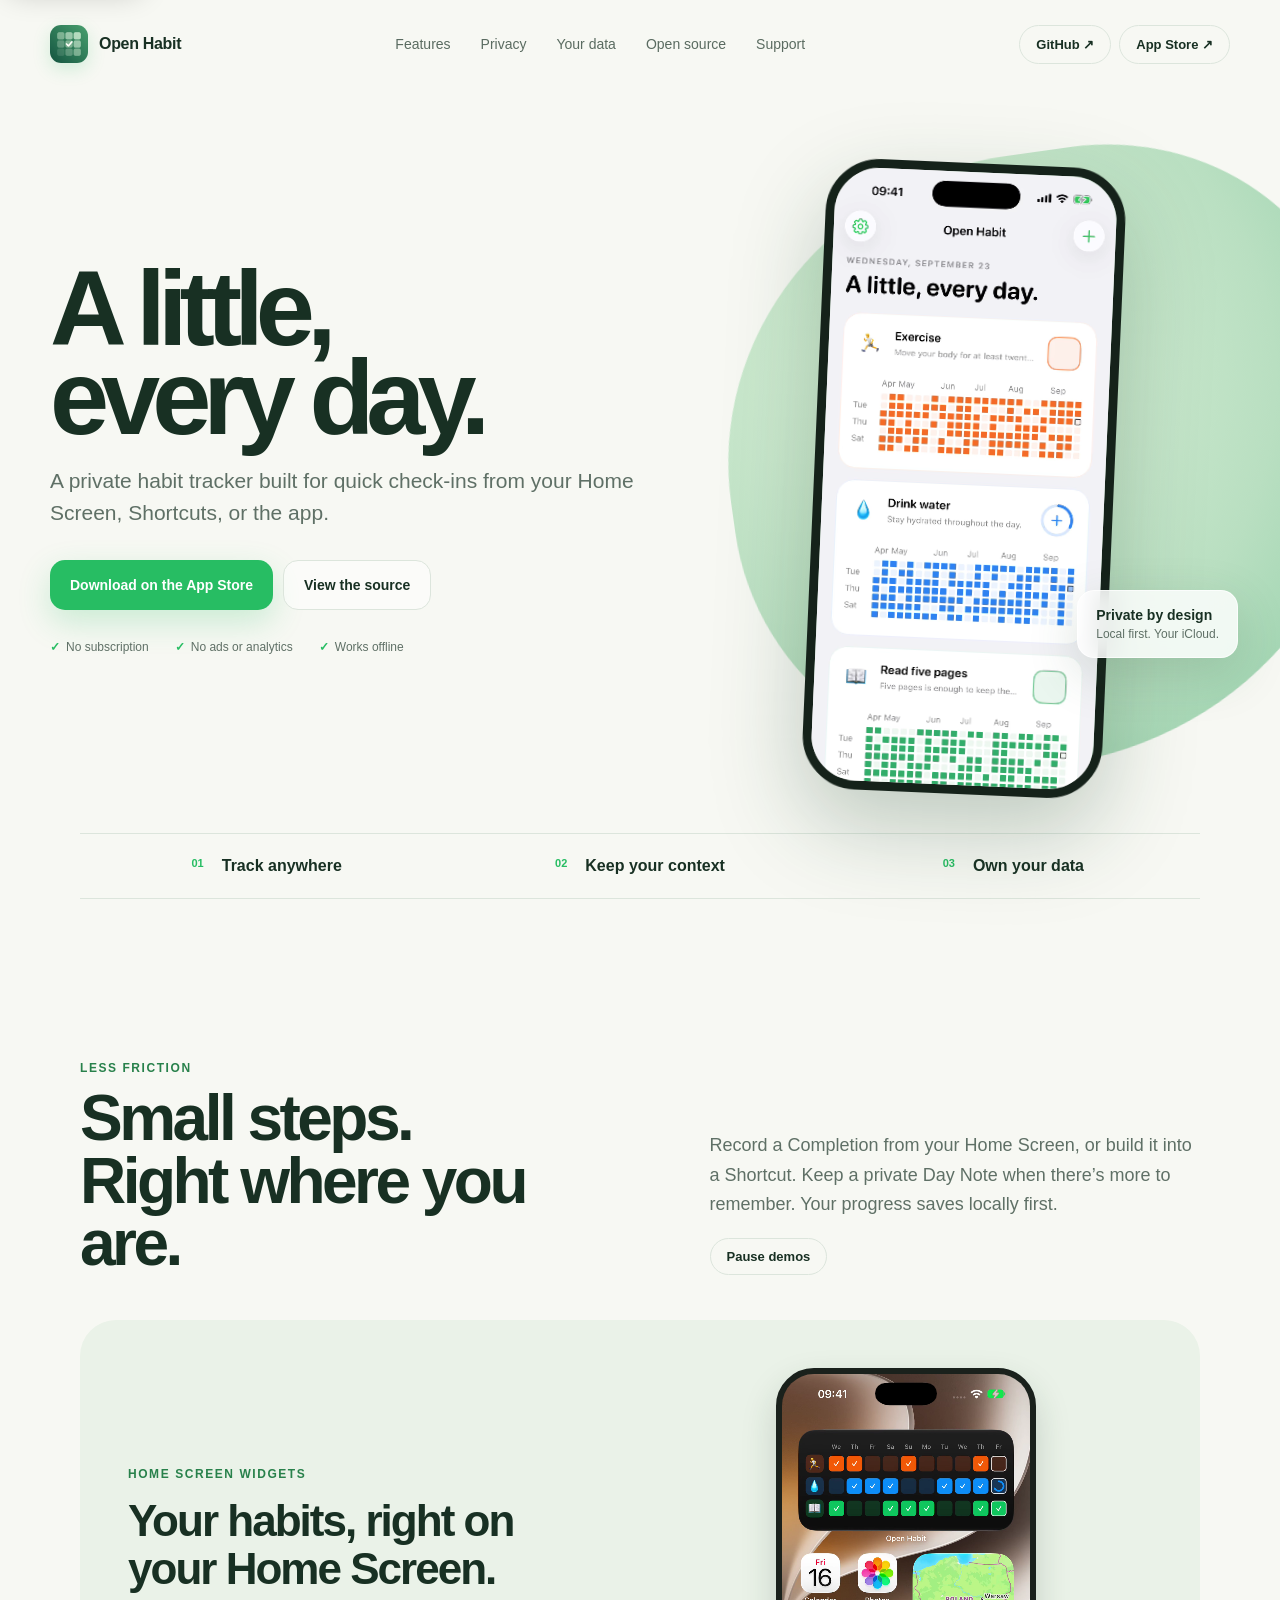
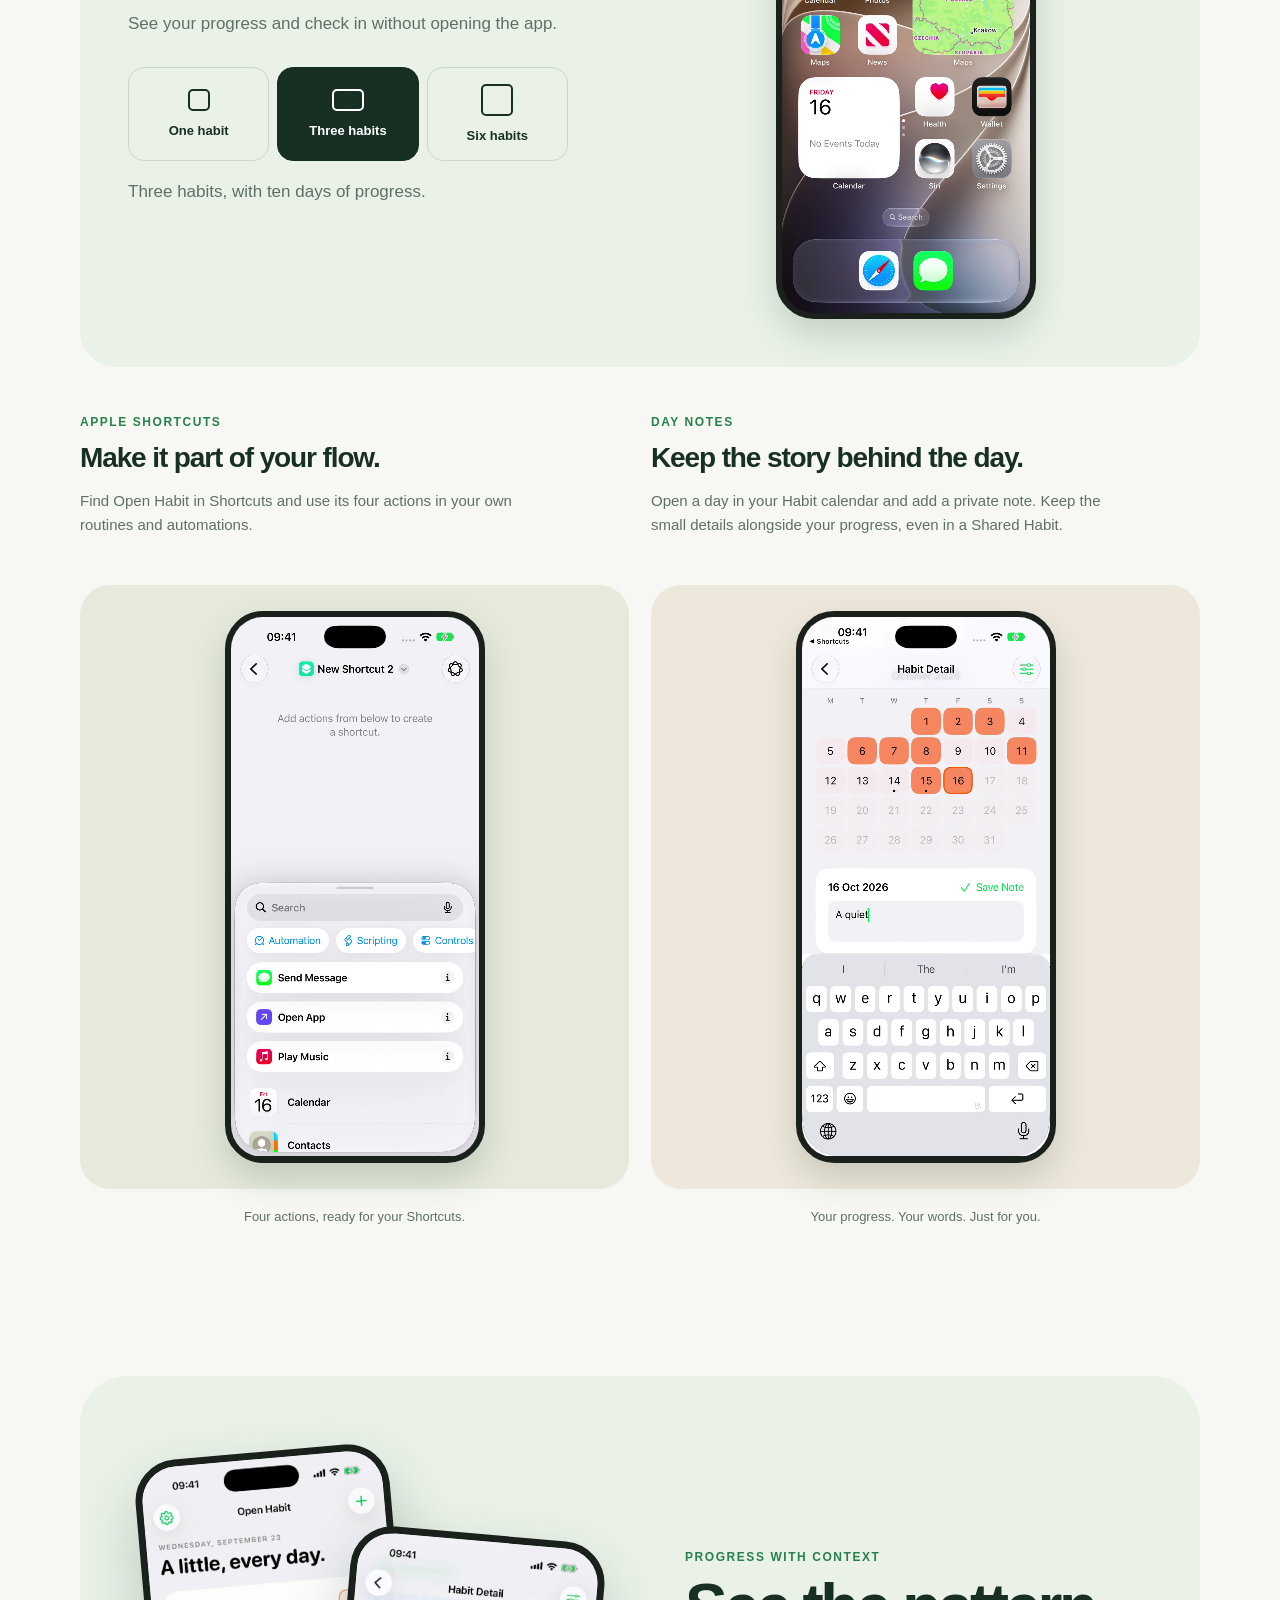
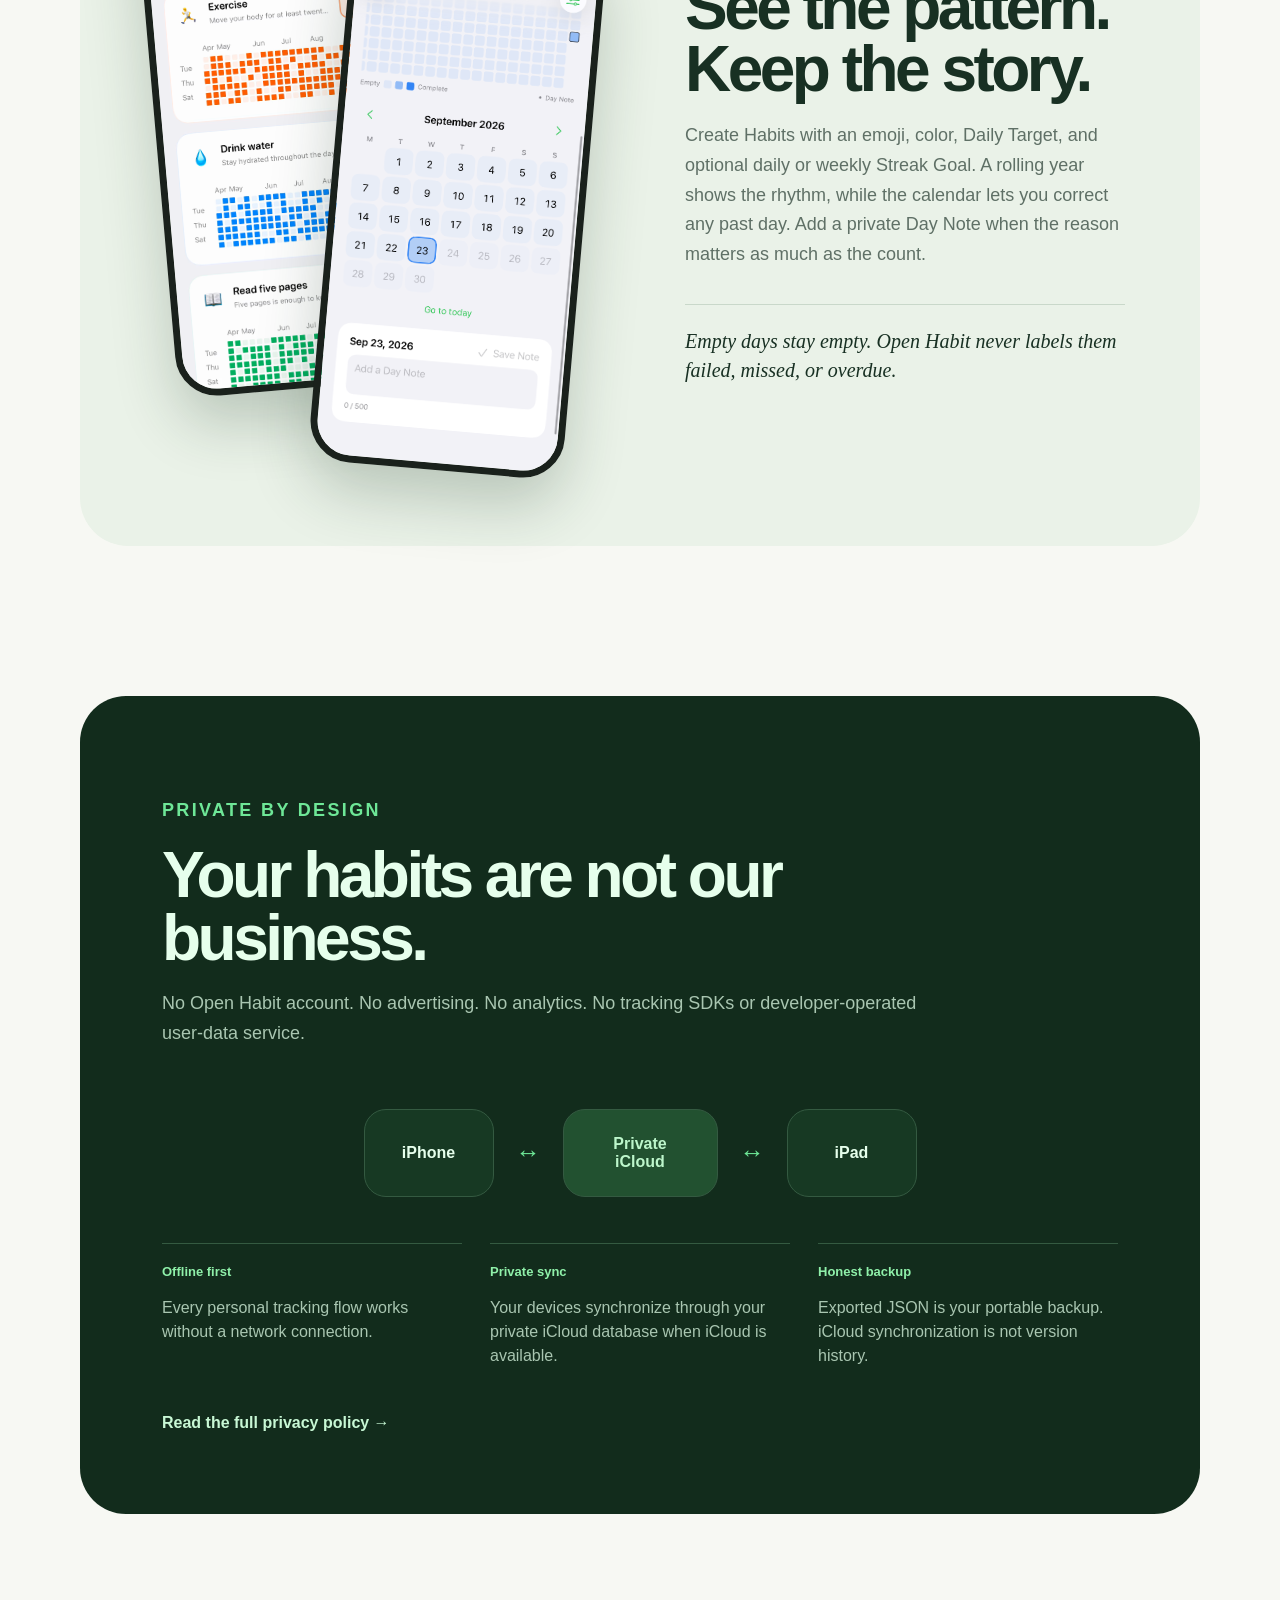
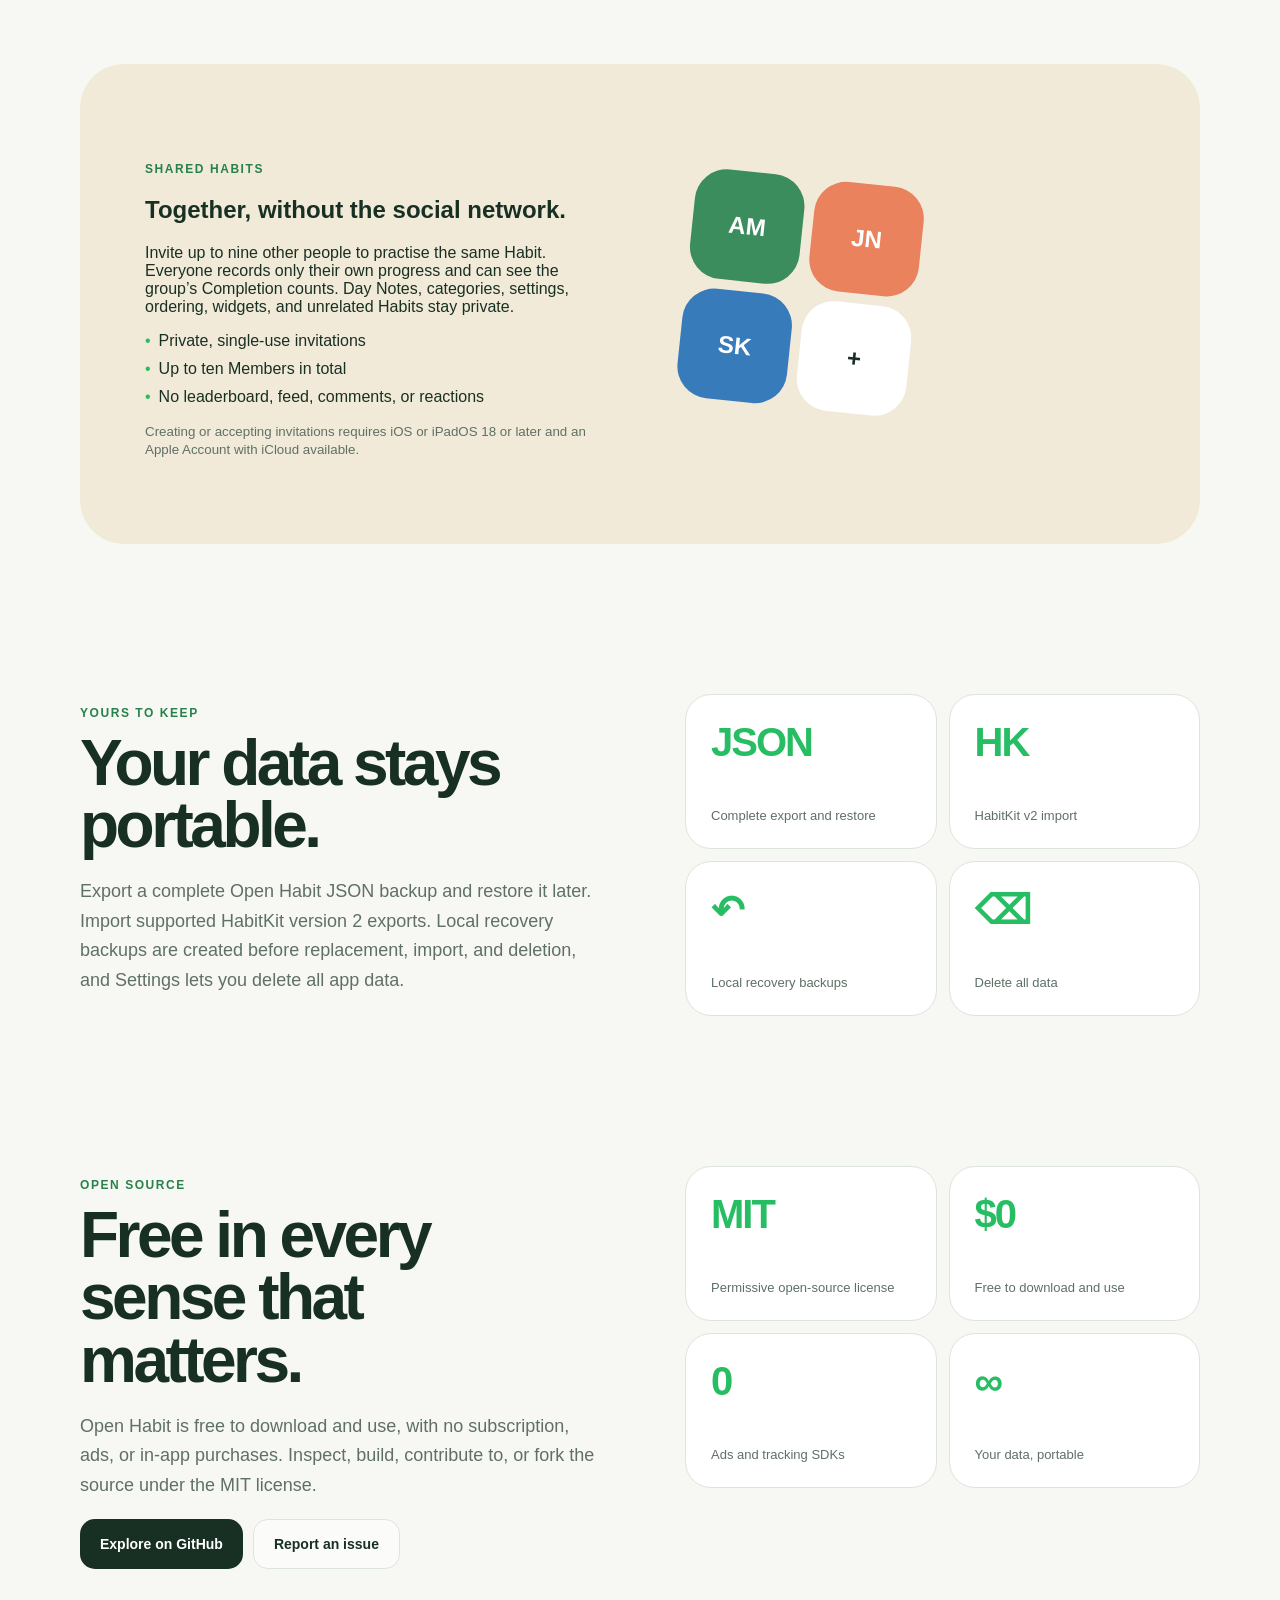
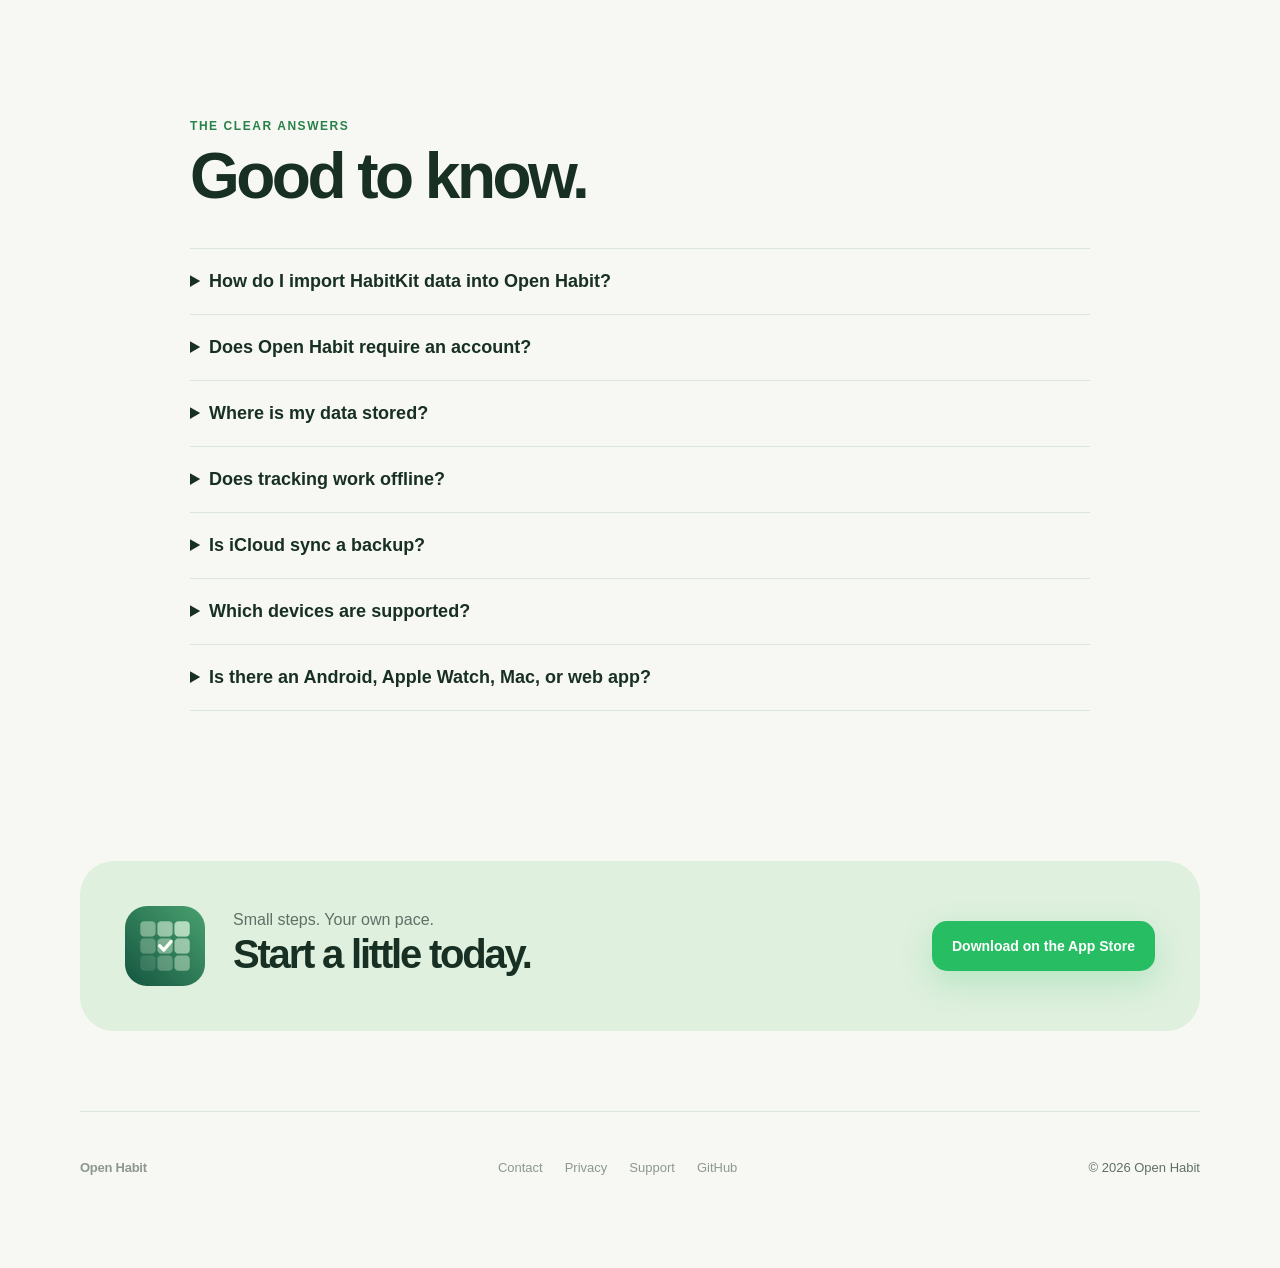
==== site/index.html @ ba14fdd7 "Improve website demos and add HabitKit import guide" ====
<!doctype html>
<html lang="en">
<head>
  <meta charset="utf-8">
  <meta name="viewport" content="width=device-width, initial-scale=1">
  <meta name="description" content="Open Habit is a free, open-source habit tracker for iPhone and iPad. Track from interactive widgets or Apple Shortcuts, work offline, and keep your data portable.">
  <meta name="theme-color" content="#f7f8f3">
  <meta name="apple-itunes-app" content="app-id=6808947599">
  <meta property="og:title" content="Open Habit — Open-Source Habit Tracker for iPhone and iPad">
  <meta property="og:description" content="Private habit tracking with interactive widgets, Apple Shortcuts, and portable data. Free and open source.">
  <meta property="og:type" content="website">
  <meta property="og:url" content="https://getopenhabit.com/">
  <meta property="og:image" content="https://getopenhabit.com/assets/social-card.png">
  <meta property="og:image:width" content="1200">
  <meta property="og:image:height" content="630">
  <meta property="og:image:alt" content="Open Habit, a free open-source habit tracker for iPhone and iPad">
  <meta name="twitter:card" content="summary_large_image">
  <link rel="canonical" href="https://getopenhabit.com/">
  <link rel="describedby" href="https://getopenhabit.com/llms.txt">
  <link rel="icon" href="assets/app-icon.png">
  <link rel="apple-touch-icon" href="assets/app-icon.png">
  <link rel="stylesheet" href="assets/base.css">
  <link rel="stylesheet" href="assets/home.css?v=habitkit-faq-1">
  <script src="assets/main.js?v=widget-selector-1" defer></script>
  <script type="application/ld+json">
  {
    "@context": "https://schema.org",
    "@type": "MobileApplication",
    "name": "Open Habit",
    "description": "A free, private, offline-first habit tracker for iPhone and iPad with interactive Home Screen widgets, Apple Shortcuts, personal iCloud sync, and portable JSON data.",
    "url": "https://getopenhabit.com/",
    "image": "https://getopenhabit.com/assets/app-icon.png",
    "screenshot": "https://getopenhabit.com/assets/iphone-overview-light.png?v=filled-history-1",
    "operatingSystem": "iOS 17 or later; iPadOS 17 or later",
    "applicationCategory": "HealthApplication",
    "isAccessibleForFree": true,
    "offers": {
      "@type": "Offer",
      "price": "0",
      "priceCurrency": "USD"
    },
    "license": "https://github.com/zamai/open-habit/blob/main/LICENSE",
    "sameAs": "https://github.com/zamai/open-habit"
  }
  </script>
  <title>Open Habit — Open-Source Habit Tracker for iPhone and iPad</title>
  <script type="application/ld+json">
{
  "@context": "https://schema.org",
  "@type": "FAQPage",
  "mainEntity": [
    {
      "@type": "Question",
      "name": "How do I import HabitKit data into Open Habit?",
      "acceptedAnswer": {
        "@type": "Answer",
        "text": "You can move supported HabitKit version 2 JSON exports into Open Habit, a free, open-source habit tracker for iPhone and iPad. Importing into Open Habit is free. In HabitKit, open Settings → Data Import/Export → Export. Save habitkit_export.json to the Files app. In Open Habit, open Settings → Import → HabitKit data import, then choose the JSON file. Review the preview and any conversion warnings. If multiple records exist for the same day, choose how to combine them. Tap Import Data to add the new habits. Supported habits bring their completion history, notes, categories, and current daily or weekly goals. The standard import preserves existing Open Habit habits and skips matching IDs. Reminders and historical goal changes do not transfer; icons and colors may change. Inverse habits and custom-value tracking are not supported. Keep your original export. HabitKit is free to download with optional paid Pro upgrades. See its export guide for more help saving your file."
      }
    }
  ]
}
  </script>
</head>
<body>
  <a class="skip-link" href="#main">Skip to content</a>
  <header class="site-header">
    <a class="brand" href="#top" aria-label="Open Habit home"><img src="assets/app-icon.png" alt=""><span>Open Habit</span></a>
    <nav aria-label="Main navigation"><a href="#features">Features</a><a href="#privacy">Privacy</a><a href="#data">Your data</a><a href="#open-source">Open source</a><a href="support/">Support</a></nav>
    <div class="header-actions">
      <a class="nav-cta" href="https://github.com/zamai/open-habit">GitHub <span aria-hidden="true">↗</span></a>
      <a class="nav-cta" href="https://apps.apple.com/app/id6808947599">App Store <span aria-hidden="true">↗</span></a>
    </div>
  </header>

  <main id="main">
    <section class="hero" id="top">
      <div class="hero-copy reveal">
        <h1>A little,<br>every day.</h1>
        <p class="hero-lede">A private habit tracker built for quick check-ins from your Home Screen, Shortcuts, or the app.</p>
        <div class="actions"><a class="button primary" href="https://apps.apple.com/app/id6808947599">Download on the App Store</a><a class="button secondary" href="https://github.com/zamai/open-habit">View the source</a></div>
        <ul class="trust" aria-label="Product commitments"><li>No subscription</li><li>No ads or analytics</li><li>Works offline</li></ul>
      </div>
      <div class="hero-visual reveal">
        <div class="soft-orb"></div>
        <video autoplay muted loop playsinline poster="assets/iphone-overview-light.png?v=filled-history-1" aria-label="Recording progress for a Habit in Open Habit">
          <source src="assets/completion-interaction.webm?v=filled-history-1" type="video/webm">
          <source src="assets/completion-interaction.mp4?v=filled-history-1" type="video/mp4">
        </video>
        <div class="float-note"><b>Private by design</b><span>Local first. Your iCloud.</span></div>
      </div>
    </section>

    <section class="promise-strip" aria-label="Open Habit at a glance"><div><b>01</b><span>Track anywhere</span></div><div><b>02</b><span>Keep your context</span></div><div><b>03</b><span>Own your data</span></div></section>

    <section class="features" id="features" aria-labelledby="features-title">
      <div class="features-heading section-copy reveal">
        <div><p class="kicker">Less friction</p><h2 id="features-title">Small steps.<br>Right where you are.</h2></div>
        <div><p>Record a Completion from your Home Screen, or build it into a Shortcut. Keep a private Day Note when there’s more to remember. Your progress saves locally first.</p><button class="demo-toggle" type="button" aria-pressed="false" hidden>Pause demos</button></div>
      </div>
      <div class="feature-demos">
        <article class="feature-demo widget-showcase reveal" aria-labelledby="widgets-title">
          <div class="widget-copy">
            <p class="kicker">Home Screen widgets</p>
            <h3 id="widgets-title">Your habits, right on your Home Screen.</h3>
            <p>See your progress and check in without opening the app.</p>
            <div class="widget-sizes" role="group" aria-label="Widget size">
              <button type="button" data-widget="single" aria-pressed="false" aria-controls="widget-preview"><span class="widget-shape shape-small" aria-hidden="true"></span>One habit</button>
              <button type="button" data-widget="three" aria-pressed="true" aria-controls="widget-preview"><span class="widget-shape shape-medium" aria-hidden="true"></span>Three habits</button>
              <button type="button" data-widget="six" aria-pressed="false" aria-controls="widget-preview"><span class="widget-shape shape-large" aria-hidden="true"></span>Six habits</button>
            </div>
            <p class="widget-description" aria-live="polite">Three habits, with ten days of progress.</p>
          </div>
          <figure><div class="demo-stage"><div class="demo-device"><video id="widget-preview" class="demo-screen" poster="assets/widget-three-demo.png?v=2" width="780" height="1696" autoplay muted loop playsinline preload="metadata" aria-label="An iPhone Home Screen with a three-habit widget. Taps update each habit in order."><source src="assets/widget-three-demo.webm?v=2" type="video/webm"><source src="assets/widget-three-demo.mp4?v=2" type="video/mp4"><a href="assets/widget-three-demo.mp4?v=2">Watch the widget demo</a></video></div></div></figure>
        </article>
        <article class="feature-demo reveal">
          <div class="feature-copy"><p class="kicker">Apple Shortcuts</p><h3>Make it part of your flow.</h3><p>Find Open Habit in Shortcuts and use its four actions in your own routines and automations.</p></div>
          <figure><div class="demo-stage shortcuts-stage"><div class="demo-device"><video class="demo-screen" poster="assets/shortcuts-demo.png?v=2" width="780" height="1696" autoplay muted loop playsinline preload="metadata" aria-label="Searching for Open Habit in Apple Shortcuts reveals Add Completions, Remove Completions, Get Today's Progress, and Set Day Note."><source src="assets/shortcuts-demo.webm?v=2" type="video/webm"><source src="assets/shortcuts-demo.mp4?v=2" type="video/mp4"><a href="assets/shortcuts-demo.mp4?v=2">Watch the demo</a></video></div></div><figcaption>Four actions, ready for your Shortcuts.</figcaption></figure>
        </article>
        <article id="notes-demo" class="feature-demo reveal">
          <div class="feature-copy"><p class="kicker">Day Notes</p><h3>Keep the story behind the day.</h3><p>Open a day in your Habit calendar and add a private note. Keep the small details alongside your progress, even in a Shared Habit.</p></div>
          <figure><div class="demo-stage notes-stage"><div class="demo-device"><video class="demo-screen" poster="assets/notes-demo.png?v=2" width="780" height="1696" autoplay muted loop playsinline preload="metadata" aria-label="Adding a Day Note to Walk, saving it, and selecting calendar dates to see each day’s progress and note."><source src="assets/notes-demo.webm?v=2" type="video/webm"><source src="assets/notes-demo.mp4?v=2" type="video/mp4"><a href="assets/notes-demo.mp4?v=2">Watch the Day Notes demo</a></video></div></div><figcaption>Your progress. Your words. Just for you.</figcaption></figure>
        </article>
      </div>
    </section>

    <section class="history-section">
      <div class="phone-pair reveal"><img class="phone back" src="assets/iphone-overview-light.png?v=filled-history-1" alt="Open Habit overview"><img class="phone front" src="assets/iphone-calendar-note-light.png" alt="Habit calendar and private Day Note"></div>
      <div class="section-copy reveal"><p class="kicker">Progress with context</p><h2>See the pattern. Keep the story.</h2><p>Create Habits with an emoji, color, Daily Target, and optional daily or weekly Streak Goal. A rolling year shows the rhythm, while the calendar lets you correct any past day. Add a private Day Note when the reason matters as much as the count.</p><blockquote>Empty days stay empty. Open Habit never labels them failed, missed, or overdue.</blockquote></div>
    </section>

    <section class="privacy" id="privacy">
      <div class="privacy-head reveal"><p class="kicker">Private by design</p><h2>Your habits are not our business.</h2><p>No Open Habit account. No advertising. No analytics. No tracking SDKs or developer-operated user-data service.</p></div>
      <div class="cloud-path reveal" aria-label="Data moves between an iPhone, private iCloud database, and an iPad"><div class="node">iPhone</div><span>↔</span><div class="node cloud">Private<br>iCloud</div><span>↔</span><div class="node">iPad</div></div>
      <div class="privacy-points"><article><span>Offline first</span><p>Every personal tracking flow works without a network connection.</p></article><article><span>Private sync</span><p>Your devices synchronize through your private iCloud database when iCloud is available.</p></article><article><span>Honest backup</span><p>Exported JSON is your portable backup. iCloud synchronization is not version history.</p></article></div>
      <a class="text-link" href="privacy/">Read the full privacy policy →</a>
    </section>

    <section class="shared section reveal">
      <div class="shared-card"><p class="kicker">Shared Habits</p><h2>Together, without the social network.</h2><p>Invite up to nine other people to practise the same Habit. Everyone records only their own progress and can see the group’s Completion counts. Day Notes, categories, settings, ordering, widgets, and unrelated Habits stay private.</p><ul><li>Private, single-use invitations</li><li>Up to ten Members in total</li><li>No leaderboard, feed, comments, or reactions</li></ul><small>Creating or accepting invitations requires iOS or iPadOS 18 or later and an Apple Account with iCloud available.</small></div>
      <div class="people" aria-hidden="true"><span>AM</span><span>JN</span><span>SK</span><span>+</span></div>
    </section>

    <section class="open-source" id="data">
      <div class="source-copy reveal"><p class="kicker">Yours to keep</p><h2>Your data stays portable.</h2><p>Export a complete Open Habit JSON backup and restore it later. Import supported HabitKit version 2 exports. Local recovery backups are created before replacement, import, and deletion, and Settings lets you delete all app data.</p></div>
      <div class="source-grid reveal"><div><b>JSON</b><span>Complete export and restore</span></div><div><b>HK</b><span>HabitKit v2 import</span></div><div><b>↶</b><span>Local recovery backups</span></div><div><b>⌫</b><span>Delete all data</span></div></div>
    </section>

    <section class="open-source" id="open-source">
      <div class="source-copy reveal"><p class="kicker">Open source</p><h2>Free in every sense that matters.</h2><p>Open Habit is free to download and use, with no subscription, ads, or in-app purchases. Inspect, build, contribute to, or fork the source under the MIT license.</p><div class="actions"><a class="button ink" href="https://github.com/zamai/open-habit">Explore on GitHub</a><a class="button secondary" href="https://github.com/zamai/open-habit/issues">Report an issue</a></div></div>
      <div class="source-grid reveal"><div><b>MIT</b><span>Permissive open-source license</span></div><div><b>$0</b><span>Free to download and use</span></div><div><b>0</b><span>Ads and tracking SDKs</span></div><div><b>∞</b><span>Your data, portable</span></div></div>
    </section>

    <section class="faq" id="faq">
      <p class="kicker">The clear answers</p><h2>Good to know.</h2>
      <div class="faq-grid">
        <details id="habitkit-import"><summary>How do I import HabitKit data into Open Habit?</summary><p>You can move supported HabitKit version 2 JSON exports into Open Habit, a free, open-source habit tracker for iPhone and iPad. Importing into Open Habit is free.</p>
          <ol>
            <li>In HabitKit, open Settings → Data Import/Export → Export. Save <code>habitkit_export.json</code> to the Files app.</li>
            <li>In Open Habit, open Settings → Import → HabitKit data import, then choose the JSON file.</li>
            <li>Review the preview and any conversion warnings. If multiple records exist for the same day, choose how to combine them. Tap Import Data to add the new habits.</li>
          </ol>
          <p>Supported habits bring their completion history, notes, categories, and current daily or weekly goals. The standard import preserves existing Open Habit habits and skips matching IDs. Reminders and historical goal changes do not transfer; icons and colors may change. Inverse habits and custom-value tracking are not supported. Keep your original export.</p>
          <p><a href="https://apps.apple.com/app/id6443918070">HabitKit</a> is free to download with optional paid Pro upgrades. See its <a href="https://habitkit.app/help/data-backup-and-sync/export-and-import-your-data">export guide</a> for more help saving your file.</p></details>
        <details><summary>Does Open Habit require an account?</summary><p>No Open Habit account is required. An Apple Account is needed only for iCloud synchronization and Shared Habits.</p></details>
        <details><summary>Where is my data stored?</summary><p>On your devices and, when iCloud is available, in your private iCloud database. The developer does not receive your Habit data through the app.</p></details>
        <details><summary>Does tracking work offline?</summary><p>Yes. Changes save locally first and synchronize later when iCloud becomes available.</p></details>
        <details><summary>Is iCloud sync a backup?</summary><p>It can help restore data after reinstalling, but edits and deletions also synchronize. Export JSON when you want a backup file you control.</p></details>
        <details><summary>Which devices are supported?</summary><p>Version 1.0 supports iPhone and iPad on iOS and iPadOS 17 or later. Shared Habit invitations require version 18 or later.</p></details>
        <details><summary>Is there an Android, Apple Watch, Mac, or web app?</summary><p>Not currently. Version 1.0 is for iPhone and iPad.</p></details>
      </div>
    </section>

    <section class="final-cta reveal"><img src="assets/app-icon.png" alt="Open Habit app icon"><div><p>Small steps. Your own pace.</p><h2>Start a little today.</h2></div><a class="button primary" href="https://apps.apple.com/app/id6808947599">Download on the App Store</a></section>
  </main>

  <footer><a class="brand" href="#top"><span>Open Habit</span></a><div><a href="mailto:contact@getopenhabit.com">Contact</a><a href="privacy/">Privacy</a><a href="support/">Support</a><a href="https://github.com/zamai/open-habit">GitHub</a></div><p>© <span data-year></span> Open Habit</p></footer>
</body>
</html>
---- site/assets/base.css ----
*{box-sizing:border-box}html{scroll-behavior:smooth}body{margin:0;overflow-x:hidden}img,video{display:block;max-width:100%}button,input,textarea,select{font:inherit}a{color:inherit}.skip-link{position:fixed;z-index:1000;top:8px;left:8px;padding:10px 14px;border-radius:10px;background:#fff;color:#111;box-shadow:0 8px 30px rgb(0 0 0 / 20%);transform:translateY(-160%)}.skip-link:focus{transform:translateY(0)}.reveal{opacity:1;transform:none}.js .reveal{opacity:0;transform:translateY(18px);transition:opacity .65s ease,transform .65s ease}.js .reveal.is-visible{opacity:1;transform:none}a:focus-visible,summary:focus-visible{outline:3px solid #27bd63;outline-offset:4px;border-radius:4px}@media(prefers-reduced-motion:reduce){html{scroll-behavior:auto}.js .reveal{opacity:1;transform:none;transition:none}}
---- site/assets/home.css ----
:root { --ink:#183023; --muted:#5f7066; --green:#27bd63; --paper:#f7f8f3; --pale:#e7f2e6; --line:#dce5dc; color-scheme:light; }
body { color:var(--ink); background:var(--paper); font-family:-apple-system,BlinkMacSystemFont,"Segoe UI",sans-serif; }
.site-header { position:relative; z-index:20; display:flex; width:min(1180px,calc(100% - 48px)); height:88px; margin:auto; align-items:center; justify-content:space-between; }
.brand { display:flex; align-items:center; gap:11px; color:inherit; font-weight:760; text-decoration:none; letter-spacing:-.02em; }
.brand img { width:38px; border-radius:11px; box-shadow:0 6px 18px rgb(39 189 99 / 18%); }
.site-header nav { display:flex; gap:30px; font-size:14px; }
.site-header nav a, footer a { color:inherit; text-decoration:none; opacity:.7; }
.site-header nav a:hover, footer a:hover { opacity:1; }
.header-actions { display:flex; align-items:center; gap:8px; }
.nav-cta { padding:11px 16px; border:1px solid var(--line); border-radius:999px; color:inherit; font-size:13px; font-weight:650; text-decoration:none; white-space:nowrap; }
main { overflow:hidden; }
.hero { display:grid; width:min(1180px,calc(100% - 48px)); min-height:720px; margin:auto; grid-template-columns:1.05fr .95fr; align-items:center; gap:60px; }
.eyebrow,.kicker { color:#28814b; font-size:12px; font-weight:750; letter-spacing:.13em; text-transform:uppercase; }
.eyebrow { display:flex; align-items:center; gap:9px; }
.eyebrow span { width:8px; height:8px; border-radius:50%; background:var(--green); box-shadow:0 0 0 5px rgb(39 189 99 / 13%); }
h1 { margin:22px 0; font-size:clamp(72px,8.3vw,126px); line-height:.84; letter-spacing:-.075em; }
.hero-lede { max-width:590px; margin:0 0 30px; color:var(--muted); font-size:21px; line-height:1.55; }
.actions { display:flex; flex-wrap:wrap; gap:10px; }
.button { display:inline-flex; min-height:50px; padding:0 20px; align-items:center; justify-content:center; border-radius:15px; font-size:14px; font-weight:700; text-decoration:none; }
.button.primary { color:#fff; background:var(--green); box-shadow:0 12px 32px rgb(39 189 99 / 22%); }
.button.secondary { border:1px solid var(--line); background:rgb(255 255 255 / 55%); }
.button.ink { color:#fff; background:var(--ink); }
.trust { display:flex; margin:30px 0 0; padding:0; gap:26px; color:var(--muted); font-size:12px; list-style:none; }
.trust li::before { content:"✓"; margin-right:6px; color:var(--green); font-weight:800; }
.hero-visual { position:relative; min-height:650px; }
.soft-orb { position:absolute; inset:30px -140px 10px 30px; border-radius:50% 40% 55% 45%; background:radial-gradient(circle at 35% 35%,#dff3dc,#b9dfc1 58%,#89cba3); filter:blur(.2px); transform:rotate(-8deg); }
.hero video { position:absolute; z-index:2; top:40px; left:50%; width:300px; border:9px solid #15221a; border-radius:54px; box-shadow:0 35px 90px rgb(28 70 43 / 26%); transform:translateX(-50%) rotate(2.5deg); }
.float-note { position:absolute; z-index:3; right:-8px; bottom:115px; display:flex; padding:16px 18px; flex-direction:column; border:1px solid rgb(255 255 255 / 70%); border-radius:17px; background:rgb(255 255 255 / 82%); box-shadow:0 16px 50px rgb(43 85 54 / 18%); backdrop-filter:blur(12px); }
.float-note b { font-size:14px; }.float-note span { margin-top:4px; color:var(--muted); font-size:12px; }
.promise-strip { display:grid; width:min(1120px,calc(100% - 48px)); margin:25px auto 100px; padding:23px 0; grid-template-columns:repeat(3,1fr); border-top:1px solid var(--line); border-bottom:1px solid var(--line); }
.promise-strip div { display:flex; gap:18px; justify-content:center; }.promise-strip b { color:var(--green); font-size:11px; }.promise-strip span { font-weight:650; }
.section,.history-section,.open-source { display:grid; width:min(1120px,calc(100% - 48px)); margin:150px auto; grid-template-columns:1fr 1fr; gap:90px; align-items:center; }
.section-copy h2,.privacy h2,.open-source h2,.faq h2,.final-cta h2 { margin:12px 0 20px; font-size:clamp(42px,5vw,68px); line-height:.98; letter-spacing:-.055em; }
.section-copy > p:not(.kicker),.privacy-head p,.source-copy > p:not(.kicker) { color:var(--muted); font-size:18px; line-height:1.65; }
.mini-list { display:grid; margin-top:32px; gap:14px; font-size:14px; font-weight:650; }.mini-list span::before { content:"+"; display:inline-grid; width:23px; height:23px; margin-right:10px; place-items:center; border-radius:50%; background:var(--pale); color:var(--green); }
.features { width:min(1120px,calc(100% - 48px)); margin:150px auto; scroll-margin-top:30px; }
.features-heading { display:grid; grid-template-columns:1.1fr 1fr; gap:90px; align-items:end; margin-bottom:45px; }
.features-heading h2 { margin-bottom:0; }
.features-heading > div > p:not(.kicker) { color:var(--muted); font-size:18px; line-height:1.65; }
.demo-toggle { padding:10px 16px; border:1px solid var(--line); border-radius:999px; color:var(--ink); background:transparent; font-size:13px; font-weight:650; cursor:pointer; }
.demo-toggle:focus-visible { outline:3px solid var(--green); outline-offset:4px; }
.feature-demos { display:grid; grid-template-columns:repeat(6,minmax(0,1fr)); gap:48px 22px; }
.feature-demo { min-width:0; grid-column:span 3; }
.feature-demo:not(.widget-showcase) { grid-column:span 3; }
.feature-demo:not(.widget-showcase) .feature-copy { min-height:170px; max-width:460px; }
.feature-copy { min-height:210px; }
.feature-copy .kicker { margin:0 0 14px; }
.feature-copy h3 { margin:0 0 14px; font-size:28px; line-height:1.08; letter-spacing:-.04em; }
.feature-copy > p:not(.kicker) { color:var(--muted); font-size:15px; line-height:1.6; }
.feature-demo figure { margin:0; }
.demo-stage { display:flex; padding:26px 20px; justify-content:center; border-radius:30px; background:#d9ebdb; }

.six-stage { background:#bedfc7; }
.shortcuts-stage { background:#e6eadd; }
.notes-stage { background:#eee8dc; }
.demo-device { position:relative; width:100%; max-width:260px; border:6px solid #1a211c; border-radius:38px; overflow:hidden; background:#1a211c; box-shadow:0 16px 35px rgb(29 60 37 / 18%); }
.demo-device::after { content:""; position:absolute; top:9px; left:50%; width:25%; height:3.8%; border-radius:999px; background:#000; transform:translateX(-50%); pointer-events:none; }
.demo-screen { width:100%; height:auto; }
.feature-demo figcaption { margin:18px 8px 0; color:var(--muted); font-size:13px; line-height:1.5; text-align:center; }
@media(max-width:900px){.features-heading{gap:35px}.feature-demos{gap:48px 16px}.feature-copy{min-height:250px}.feature-copy h3{font-size:24px}.demo-stage{padding:20px 12px}.demo-device{border-width:5px;border-radius:29px}}
@media(max-width:620px){.features{width:calc(100% - 28px);margin:95px auto}.features-heading{grid-template-columns:1fr;gap:15px;margin-bottom:35px}.feature-demos{grid-template-columns:1fr;gap:45px}.feature-demo,.feature-demo:not(.widget-showcase){grid-column:auto}.feature-demo:not(.widget-showcase) .feature-copy{min-height:0}.feature-copy{min-height:0}.feature-copy h3{font-size:30px}.demo-stage{margin-top:24px;padding:30px 24px}.demo-device{border-width:6px;border-radius:38px}}
.history-section { padding:75px; border-radius:48px; background:#eaf2e8; }
.phone-pair { position:relative; min-height:620px; }.phone { position:absolute; width:255px; border:7px solid #1a211c; border-radius:42px; box-shadow:0 28px 60px rgb(29 60 37 / 24%); }.phone.back { top:0; left:0; transform:rotate(-5deg); }.phone.front { right:10px; bottom:0; transform:rotate(5deg); }
blockquote { margin:34px 0 0; padding:22px 0 0; border-top:1px solid #c9d8ca; font-family:Georgia,serif; font-size:20px; font-style:italic; line-height:1.45; }
.privacy { width:min(1120px,calc(100% - 48px)); margin:150px auto; padding:82px; border-radius:46px; color:#e6ffec; background:#122c1c; }
.privacy .kicker { color:#6ee797; }.privacy-head { max-width:760px; }.privacy-head p { color:#a9c6b1; }
.cloud-path { display:flex; margin:60px 0 46px; align-items:center; justify-content:center; gap:22px; }.node { display:grid; width:130px; height:88px; place-items:center; border:1px solid #345a41; border-radius:22px; background:#173923; text-align:center; font-weight:700; }.node.cloud { width:155px; color:#bdf6cb; background:#225130; }.cloud-path > span { color:#6ee797; font-size:25px; }
.privacy-points { display:grid; grid-template-columns:repeat(3,1fr); gap:28px; }.privacy-points article { padding-top:18px; border-top:1px solid #345a41; }.privacy-points span { color:#8ff0a9; font-size:13px; font-weight:750; }.privacy-points p { color:#a9c6b1; line-height:1.5; }
.text-link { display:inline-block; margin-top:30px; color:#c8f8d5; font-weight:650; text-decoration:none; }
.shared { position:relative; min-height:480px; padding:65px; border-radius:44px; background:#f2ead9; overflow:hidden; }.shared-card { max-width:570px; }.shared-card ul { display:grid; padding:0; gap:10px; list-style:none; }.shared-card li::before { content:"•"; margin-right:8px; color:var(--green); }.shared-card small { color:var(--muted); }.people { display:grid; grid-template-columns:repeat(2,110px); gap:10px; transform:rotate(6deg); }.people span { display:grid; height:110px; place-items:center; border-radius:32px; color:white; background:#3c8d5d; font-size:24px; font-weight:800; }.people span:nth-child(2){background:#e9825d}.people span:nth-child(3){background:#387bbb}.people span:nth-child(4){color:var(--ink);background:#fff}
.open-source { align-items:start; }.source-grid { display:grid; grid-template-columns:repeat(2,1fr); gap:12px; }.source-grid div { display:flex; min-height:155px; padding:25px; flex-direction:column; justify-content:space-between; border:1px solid var(--line); border-radius:26px; background:white; }.source-grid b { color:var(--green); font-size:40px; letter-spacing:-.05em; }.source-grid span { color:var(--muted); font-size:13px; }
.faq { width:min(900px,calc(100% - 48px)); margin:150px auto; }.faq-grid { display:grid; margin-top:40px; border-top:1px solid var(--line); }.faq details { padding:22px 0; border-bottom:1px solid var(--line); }.faq summary { cursor:pointer; font-size:18px; font-weight:700; }.faq details p { max-width:680px; color:var(--muted); line-height:1.6; }
.final-cta { display:flex; width:min(1120px,calc(100% - 48px)); margin:120px auto 80px; padding:45px; align-items:center; gap:28px; border-radius:34px; background:#dff0de; }.final-cta img { width:80px; border-radius:22px; }.final-cta p { margin:0; color:var(--muted); }.final-cta h2 { margin:6px 0; font-size:40px; }.final-cta .button { margin-left:auto; }
footer { display:flex; width:min(1120px,calc(100% - 48px)); margin:auto; padding:35px 0 80px; align-items:center; justify-content:space-between; border-top:1px solid var(--line); color:var(--muted); font-size:13px; }footer div{display:flex;gap:22px}
@media(max-width:900px){.hero{grid-template-columns:1fr;padding-top:65px}.hero-visual{min-height:610px}.section,.history-section,.open-source{grid-template-columns:1fr;gap:50px}.history-section{padding:45px}.phone-pair{width:min(560px,100%);margin:auto}.privacy{padding:50px}.shared{grid-template-columns:1fr}.people{position:absolute;right:-60px;bottom:-40px;opacity:.35}.site-header nav{display:none}}
@media(max-width:620px){.site-header,.hero,.section,.history-section,.open-source,.privacy,.shared,.final-cta{width:calc(100% - 28px)}.site-header{height:72px}.brand img{width:32px}.nav-cta{padding:9px 12px}h1{font-size:66px}.hero{min-height:auto;gap:20px}.hero-visual{min-height:560px}.hero video{width:260px}.trust{flex-direction:column;gap:9px}.promise-strip{grid-template-columns:1fr;gap:16px}.promise-strip div{justify-content:flex-start}.section,.history-section,.open-source,.privacy,.shared{margin:95px auto}.history-section,.privacy,.shared{padding:30px}.phone-pair{min-height:510px}.phone{width:205px}.privacy-points{grid-template-columns:1fr}.cloud-path{gap:8px}.node{width:84px;height:72px;font-size:12px}.node.cloud{width:95px}.source-grid{grid-template-columns:1fr 1fr}.final-cta{align-items:flex-start;flex-wrap:wrap}.final-cta .button{width:100%;margin:0}footer{align-items:flex-start;gap:22px;flex-direction:column}}

.widget-showcase { grid-column:1 / -1; display:grid; grid-template-columns:1fr 1fr; align-items:center; gap:40px; padding:48px; border-radius:36px; background:#eaf2e8; }
.widget-copy { max-width:440px; }
.widget-copy h3 { margin:16px 0; font-size:clamp(30px,3.5vw,44px); line-height:1.08; letter-spacing:-.045em; }
.widget-copy > p:not(.kicker) { color:var(--muted); font-size:17px; line-height:1.6; }
.widget-sizes { display:flex; gap:8px; margin-top:30px; }
.widget-sizes button { flex:1; display:flex; flex-direction:column; align-items:center; justify-content:center; gap:12px; padding:16px 8px; border:1px solid #c9d8ca; border-radius:16px; background:transparent; color:var(--ink); font:inherit; font-size:13px; font-weight:650; cursor:pointer; }
.widget-sizes button[aria-pressed="true"] { background:var(--ink); color:#fff; border-color:var(--ink); }
.widget-sizes button:hover { border-color:var(--green); }
.widget-sizes button:focus-visible { outline:3px solid var(--green); outline-offset:3px; }
.widget-shape { display:block; border:2px solid currentColor; border-radius:5px; width:32px; height:22px; }
.shape-small { width:22px; }
.shape-large { height:32px; }
.widget-sizes button { min-height:94px; }
.widget-description { min-height:3.2em; margin-bottom:0; }
.widget-showcase .demo-stage { padding:0; background:transparent; }
.widget-showcase .demo-device { max-width:260px; }
@media(max-width:760px) { .widget-showcase { grid-template-columns:1fr; gap:28px; padding:30px 24px; } .widget-copy { max-width:none; } .widget-showcase .demo-stage { margin-top:0; } }
@media(max-width:620px) { .widget-showcase { grid-column:1 / -1; } }

.faq details ol { max-width:680px; padding-left:24px; color:var(--muted); line-height:1.6; }
.faq details li + li { margin-top:10px; }
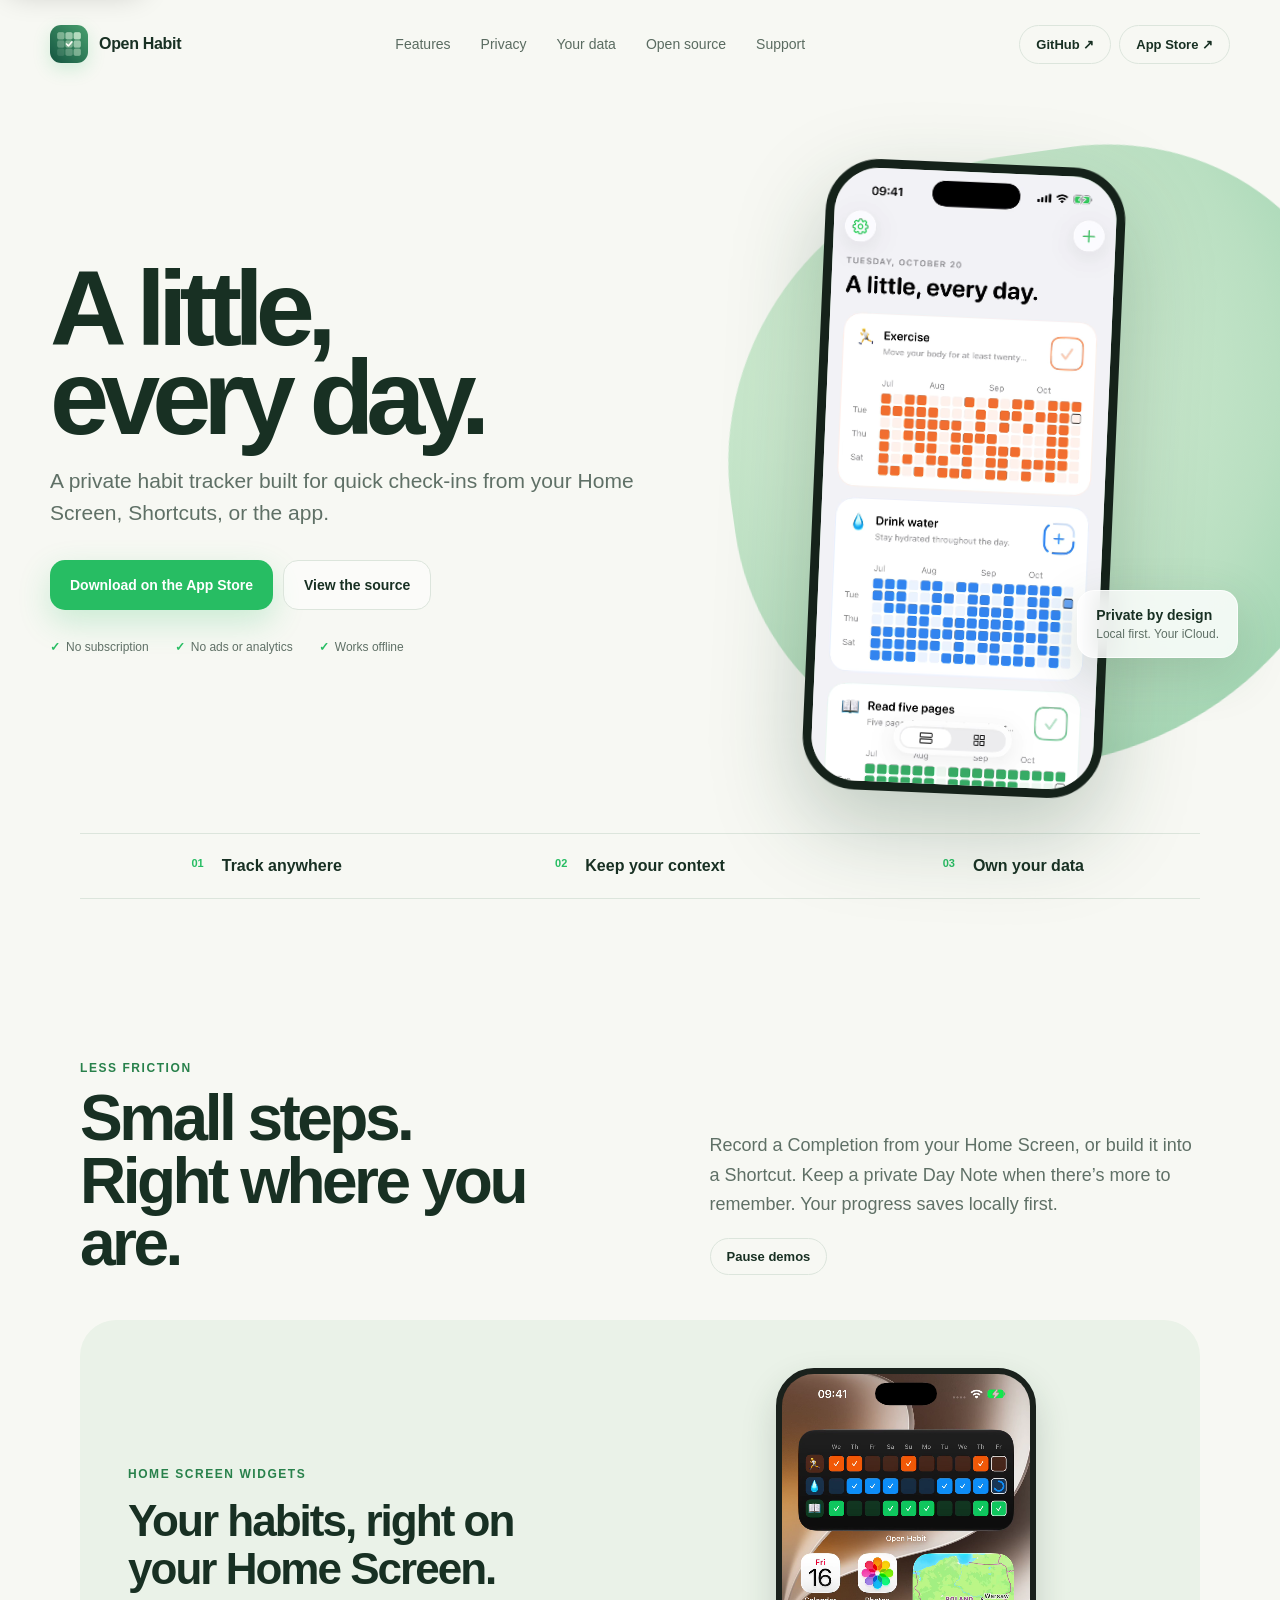
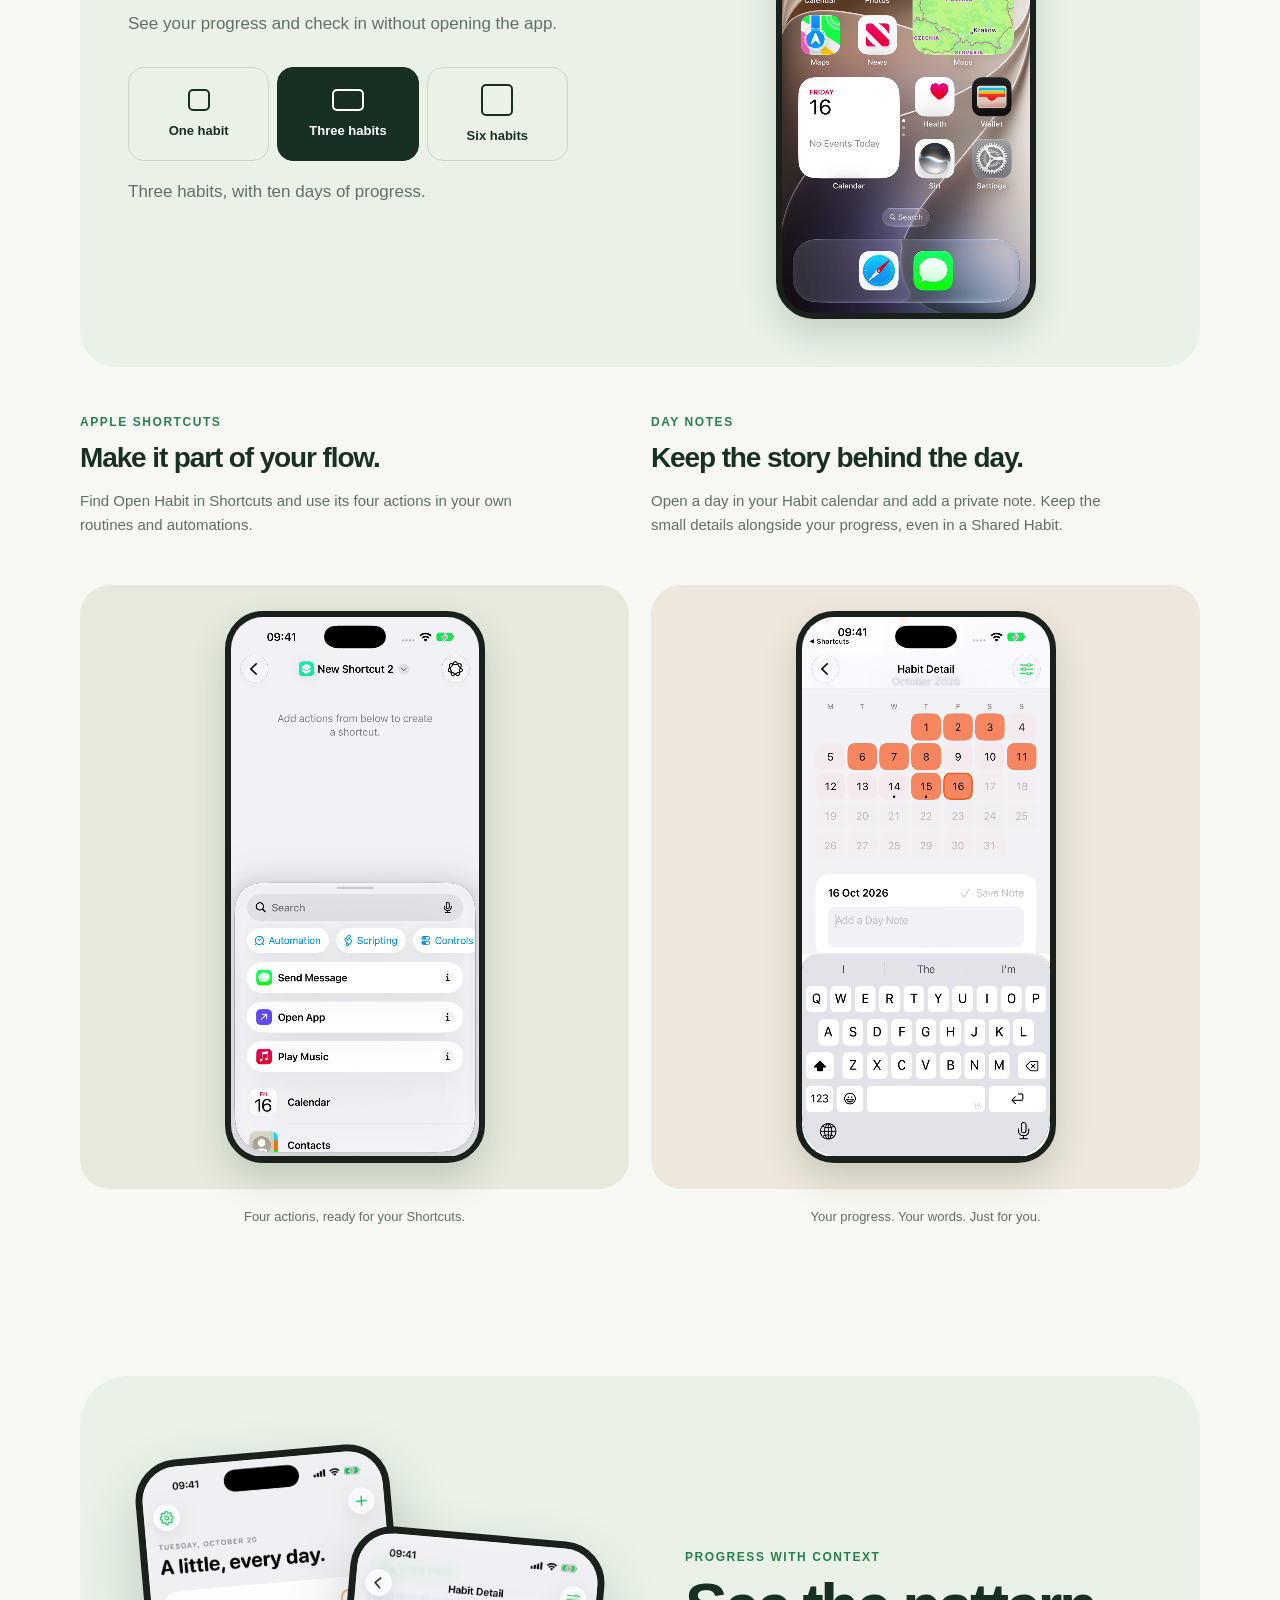
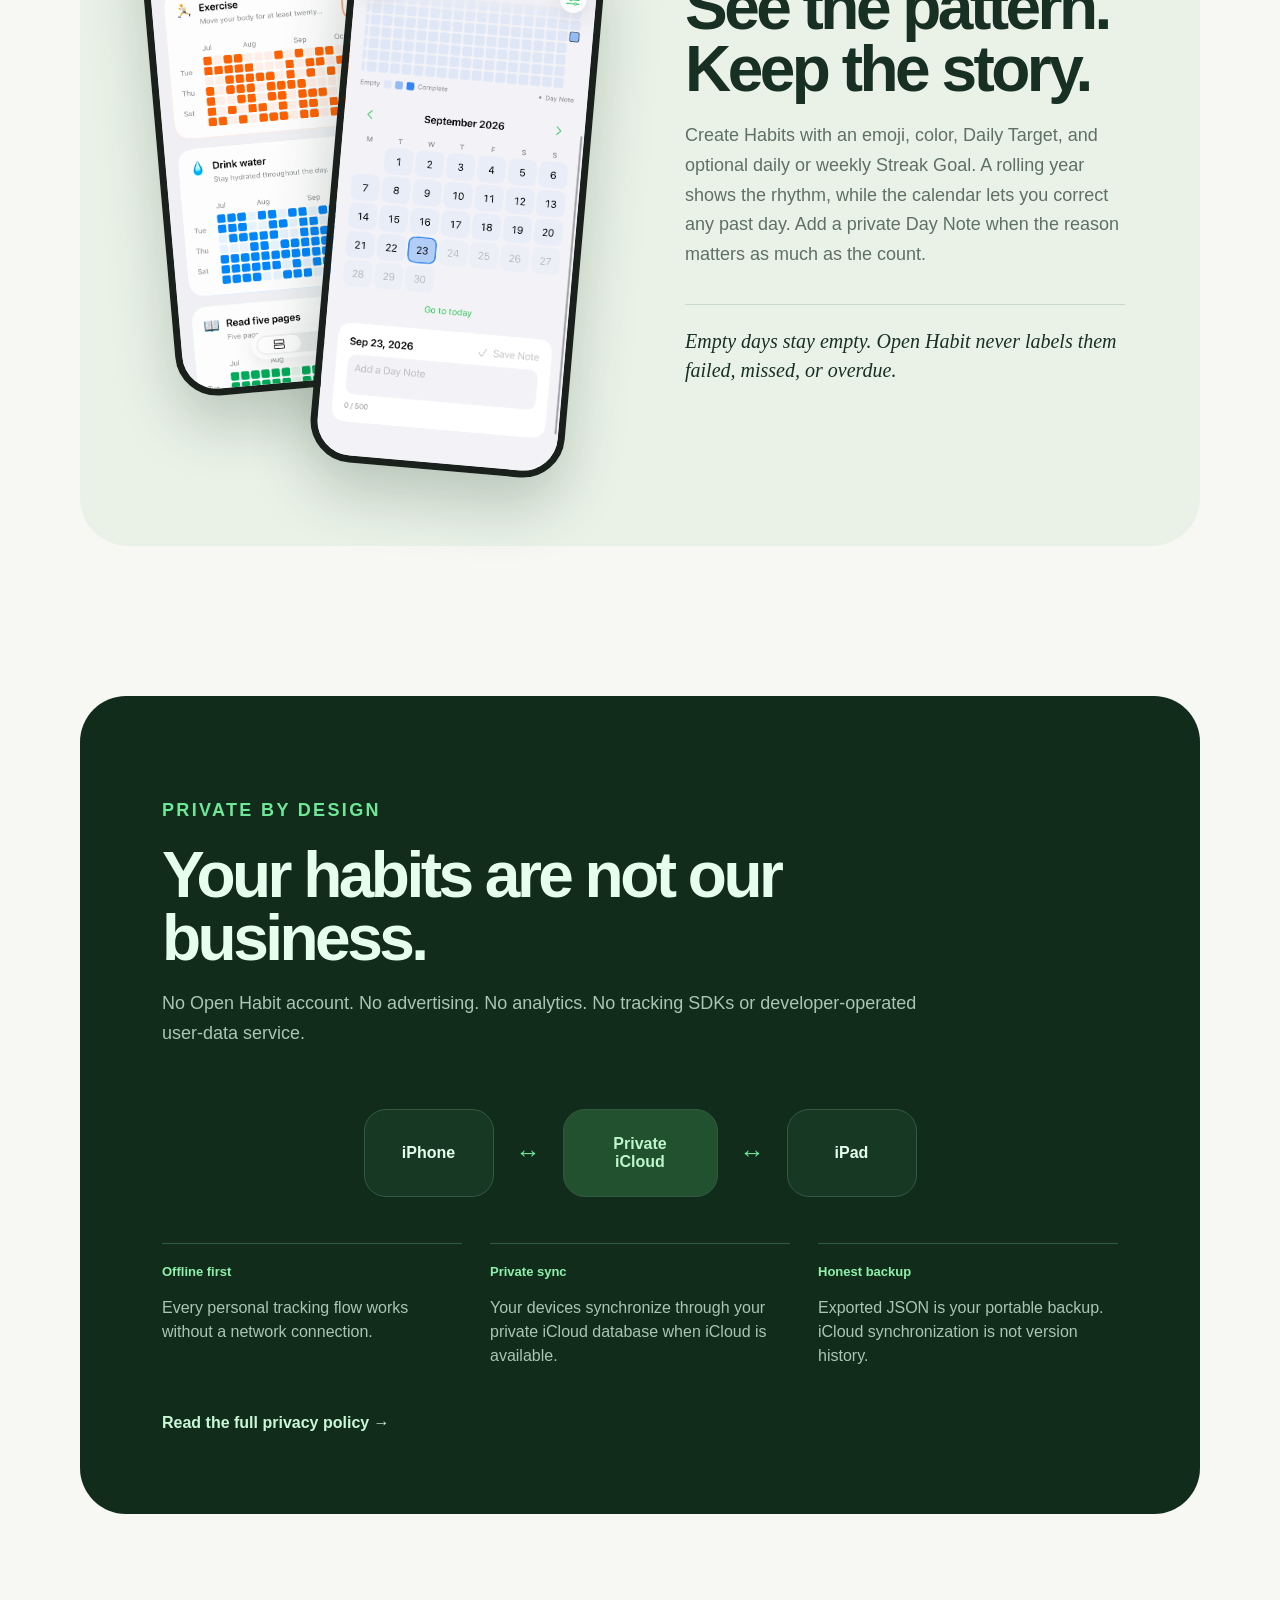
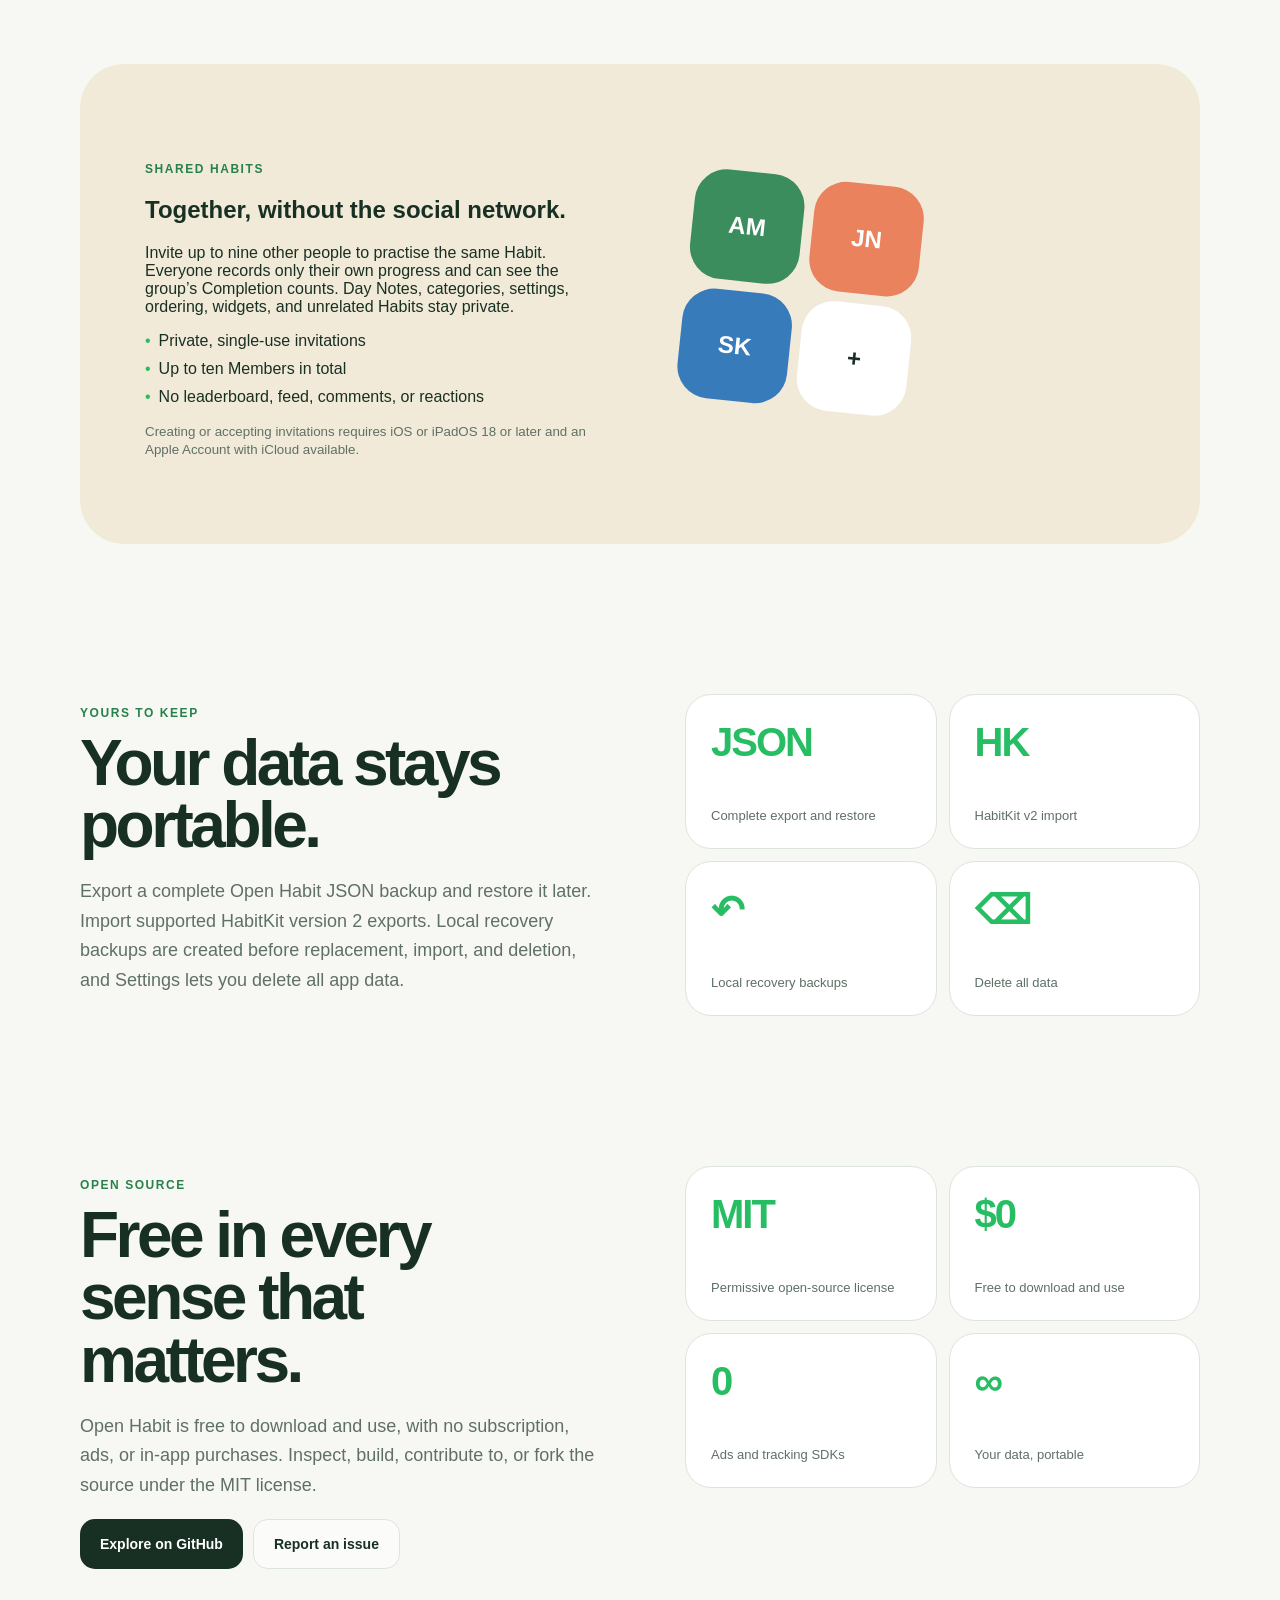
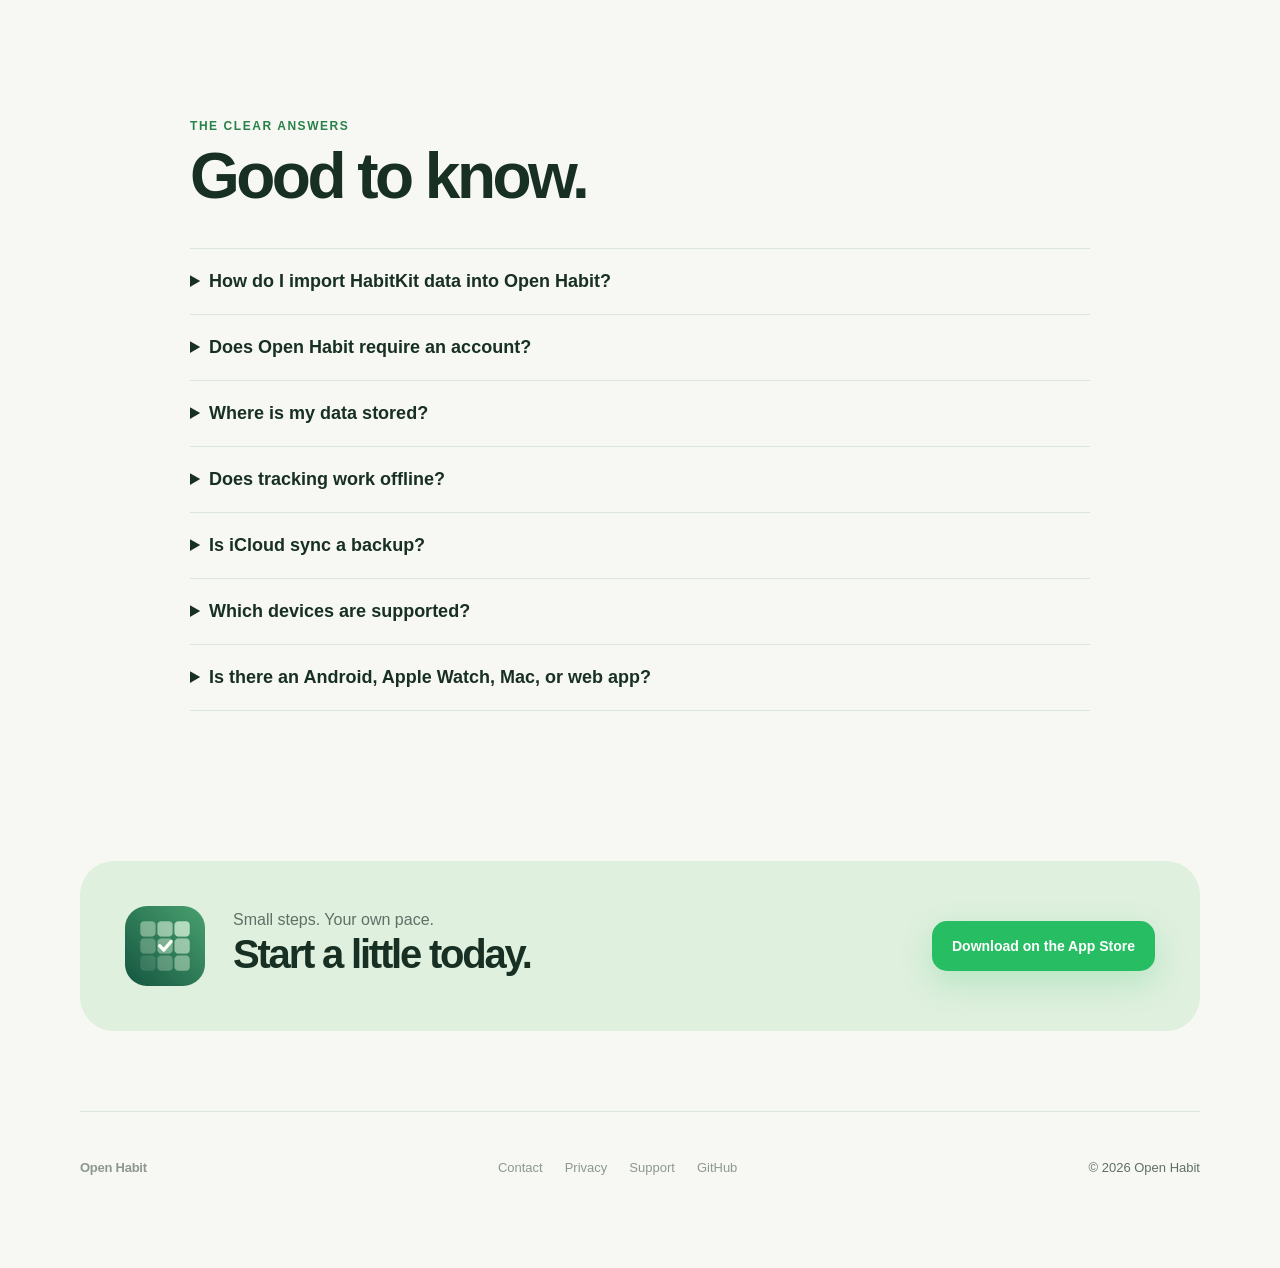
==== commit 3b90cd9b: "Re-record website hero with the segmented completion control The hero video and overview screenshot " ====
--- a/site/index.html
+++ b/site/index.html
@@ -30,7 +30,7 @@
     "description": "A free, private, offline-first habit tracker for iPhone and iPad with interactive Home Screen widgets, Apple Shortcuts, personal iCloud sync, and portable JSON data.",
     "url": "https://getopenhabit.com/",
     "image": "https://getopenhabit.com/assets/app-icon.png",
-    "screenshot": "https://getopenhabit.com/assets/iphone-overview-light.png?v=filled-history-1",
+    "screenshot": "https://getopenhabit.com/assets/iphone-overview-light.png?v=segmented-control-1",
     "operatingSystem": "iOS 17 or later; iPadOS 17 or later",
     "applicationCategory": "HealthApplication",
     "isAccessibleForFree": true,
@@ -82,9 +82,9 @@
       </div>
       <div class="hero-visual reveal">
         <div class="soft-orb"></div>
-        <video autoplay muted loop playsinline poster="assets/iphone-overview-light.png?v=filled-history-1" aria-label="Recording progress for a Habit in Open Habit">
-          <source src="assets/completion-interaction.webm?v=filled-history-1" type="video/webm">
-          <source src="assets/completion-interaction.mp4?v=filled-history-1" type="video/mp4">
+        <video autoplay muted loop playsinline poster="assets/iphone-overview-light.png?v=segmented-control-1" aria-label="Recording progress for a Habit in Open Habit">
+          <source src="assets/completion-interaction.webm?v=segmented-control-1" type="video/webm">
+          <source src="assets/completion-interaction.mp4?v=segmented-control-1" type="video/mp4">
         </video>
         <div class="float-note"><b>Private by design</b><span>Local first. Your iCloud.</span></div>
       </div>
@@ -124,7 +124,7 @@
     </section>
 
     <section class="history-section">
-      <div class="phone-pair reveal"><img class="phone back" src="assets/iphone-overview-light.png?v=filled-history-1" alt="Open Habit overview"><img class="phone front" src="assets/iphone-calendar-note-light.png" alt="Habit calendar and private Day Note"></div>
+      <div class="phone-pair reveal"><img class="phone back" src="assets/iphone-overview-light.png?v=segmented-control-1" alt="Open Habit overview"><img class="phone front" src="assets/iphone-calendar-note-light.png" alt="Habit calendar and private Day Note"></div>
       <div class="section-copy reveal"><p class="kicker">Progress with context</p><h2>See the pattern. Keep the story.</h2><p>Create Habits with an emoji, color, Daily Target, and optional daily or weekly Streak Goal. A rolling year shows the rhythm, while the calendar lets you correct any past day. Add a private Day Note when the reason matters as much as the count.</p><blockquote>Empty days stay empty. Open Habit never labels them failed, missed, or overdue.</blockquote></div>
     </section>
 
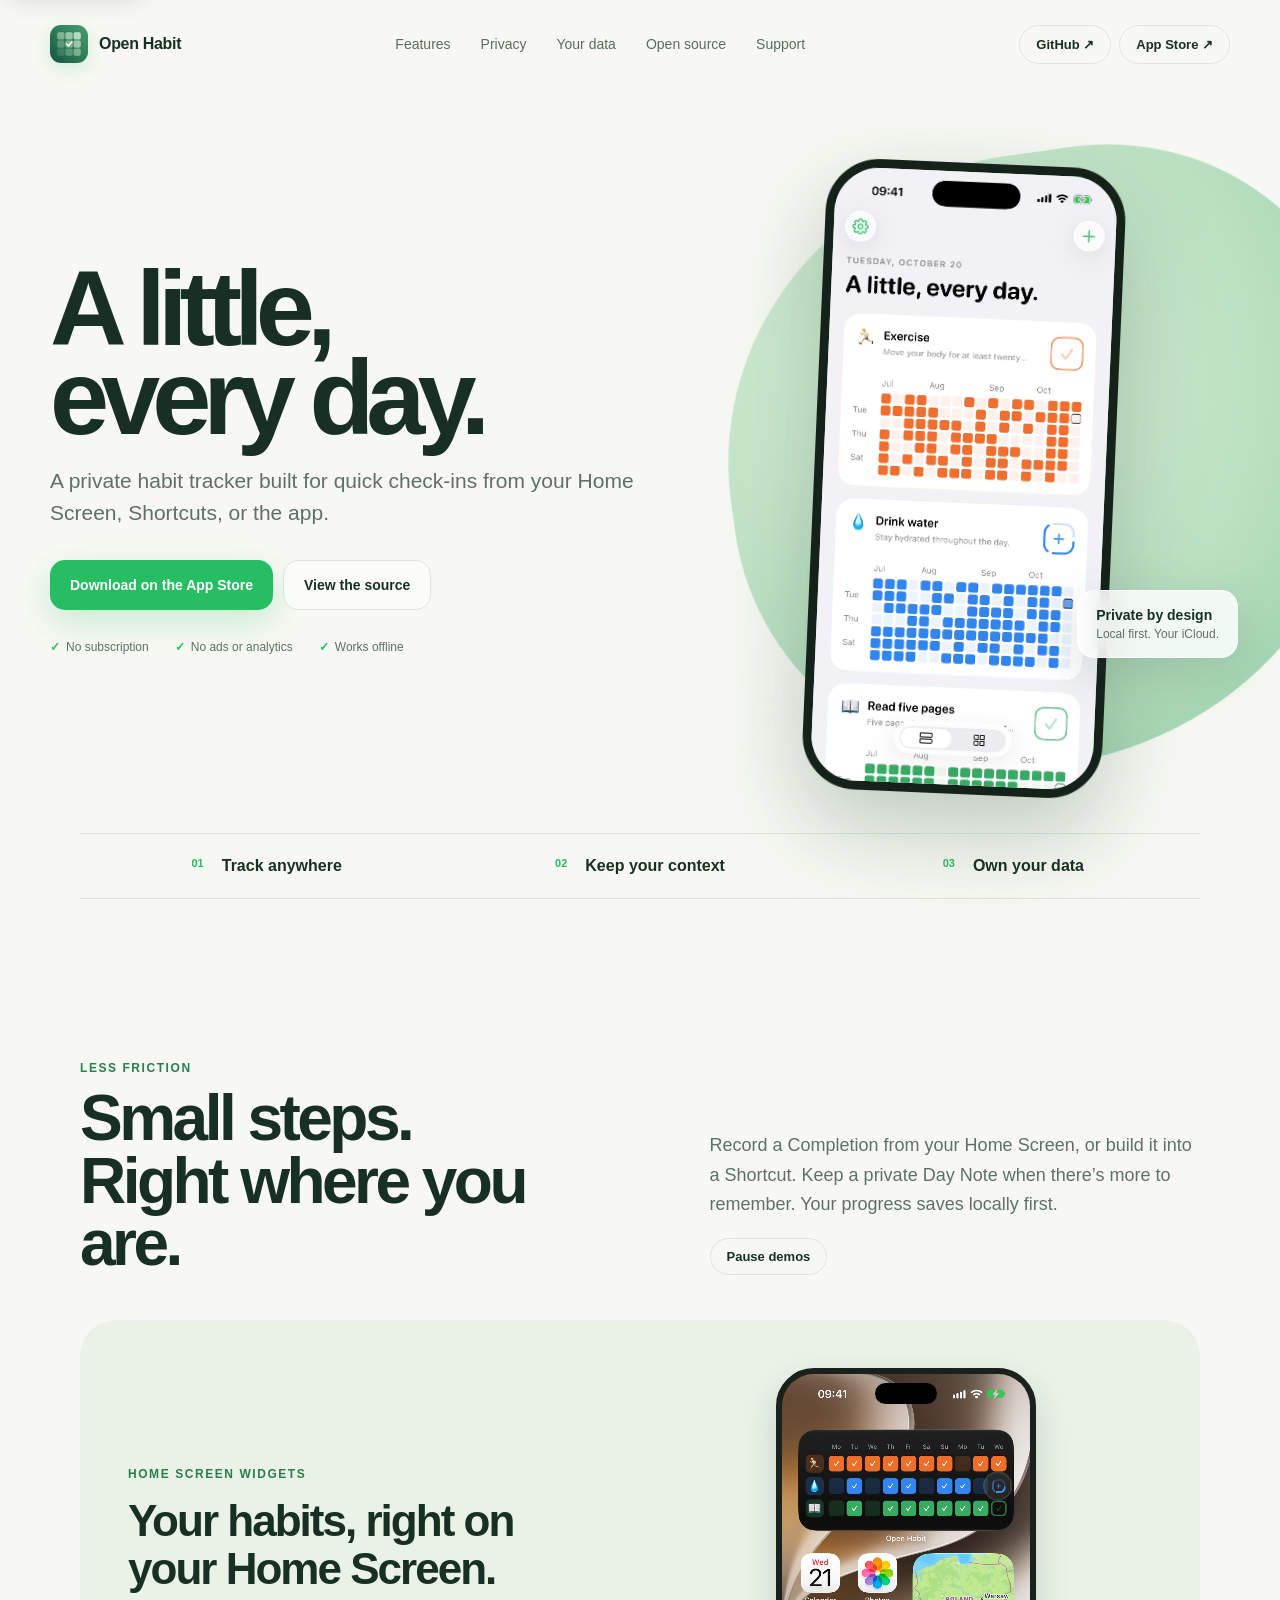
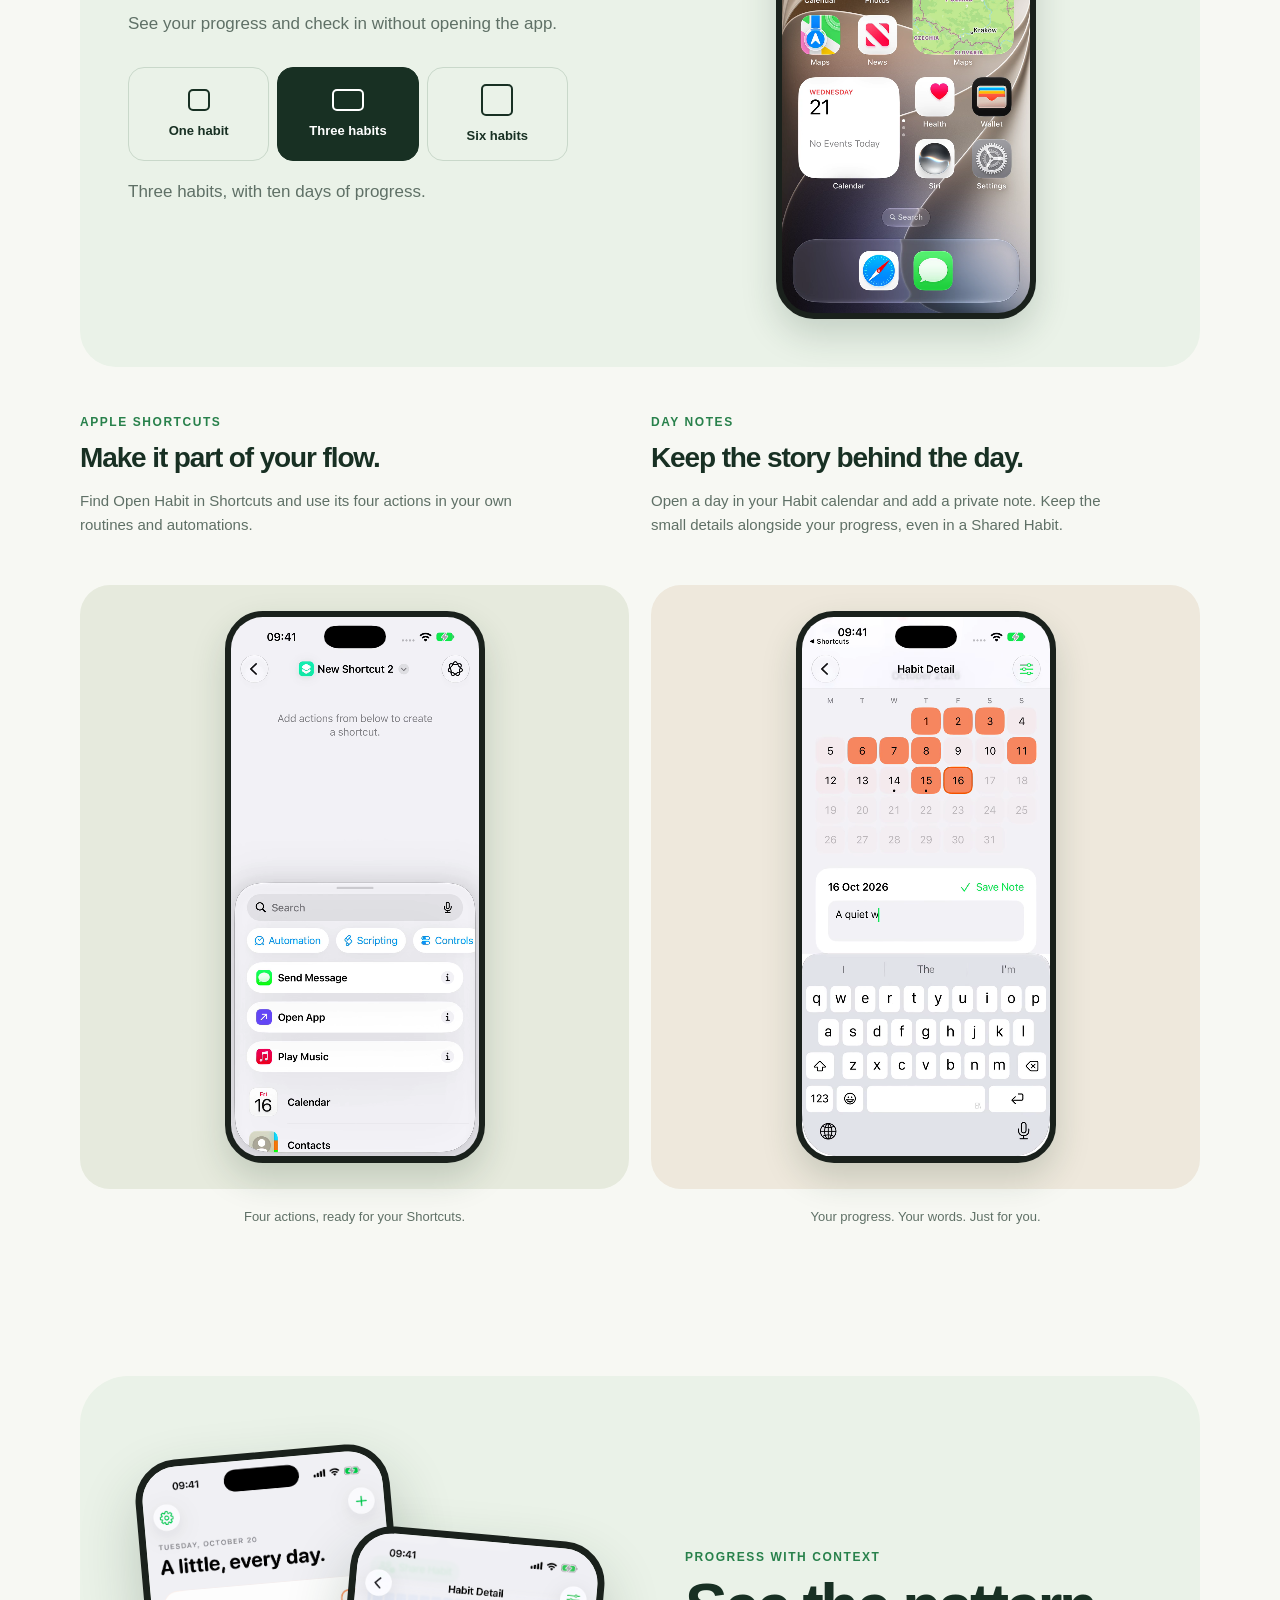
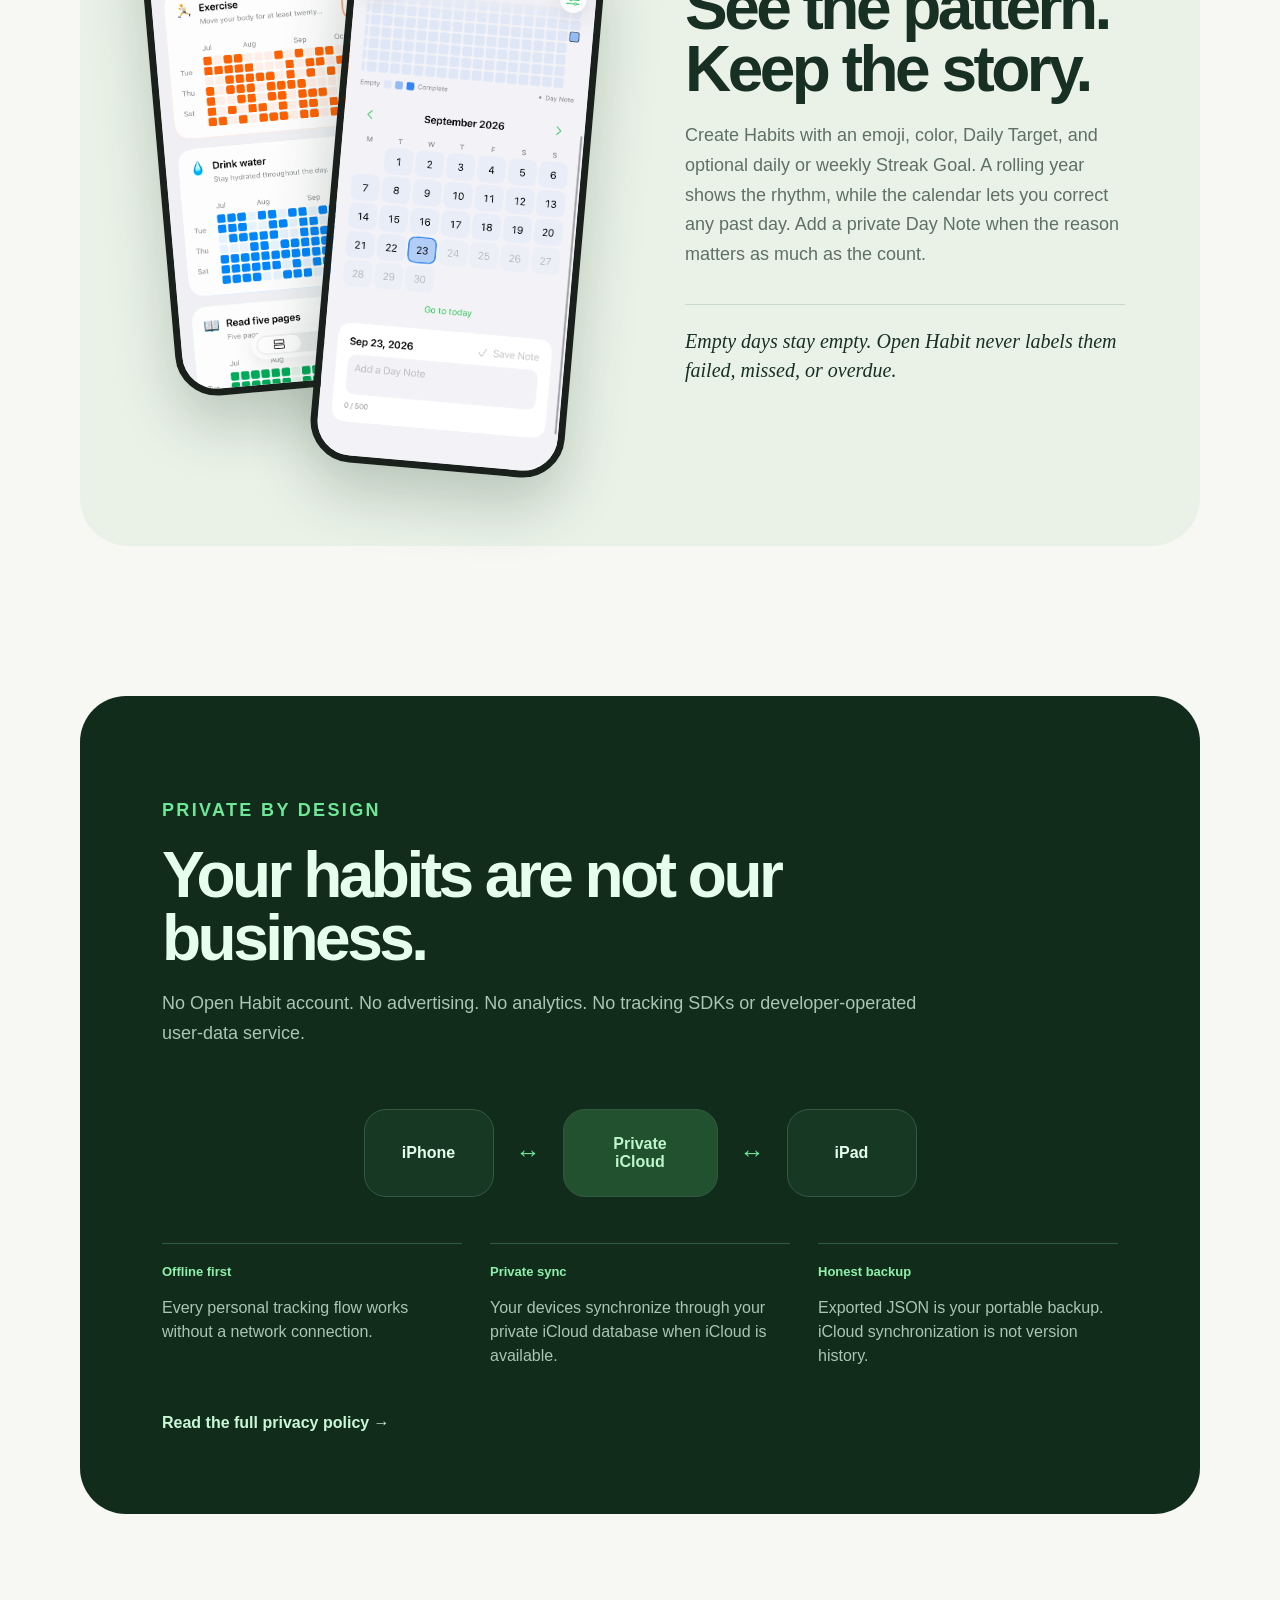
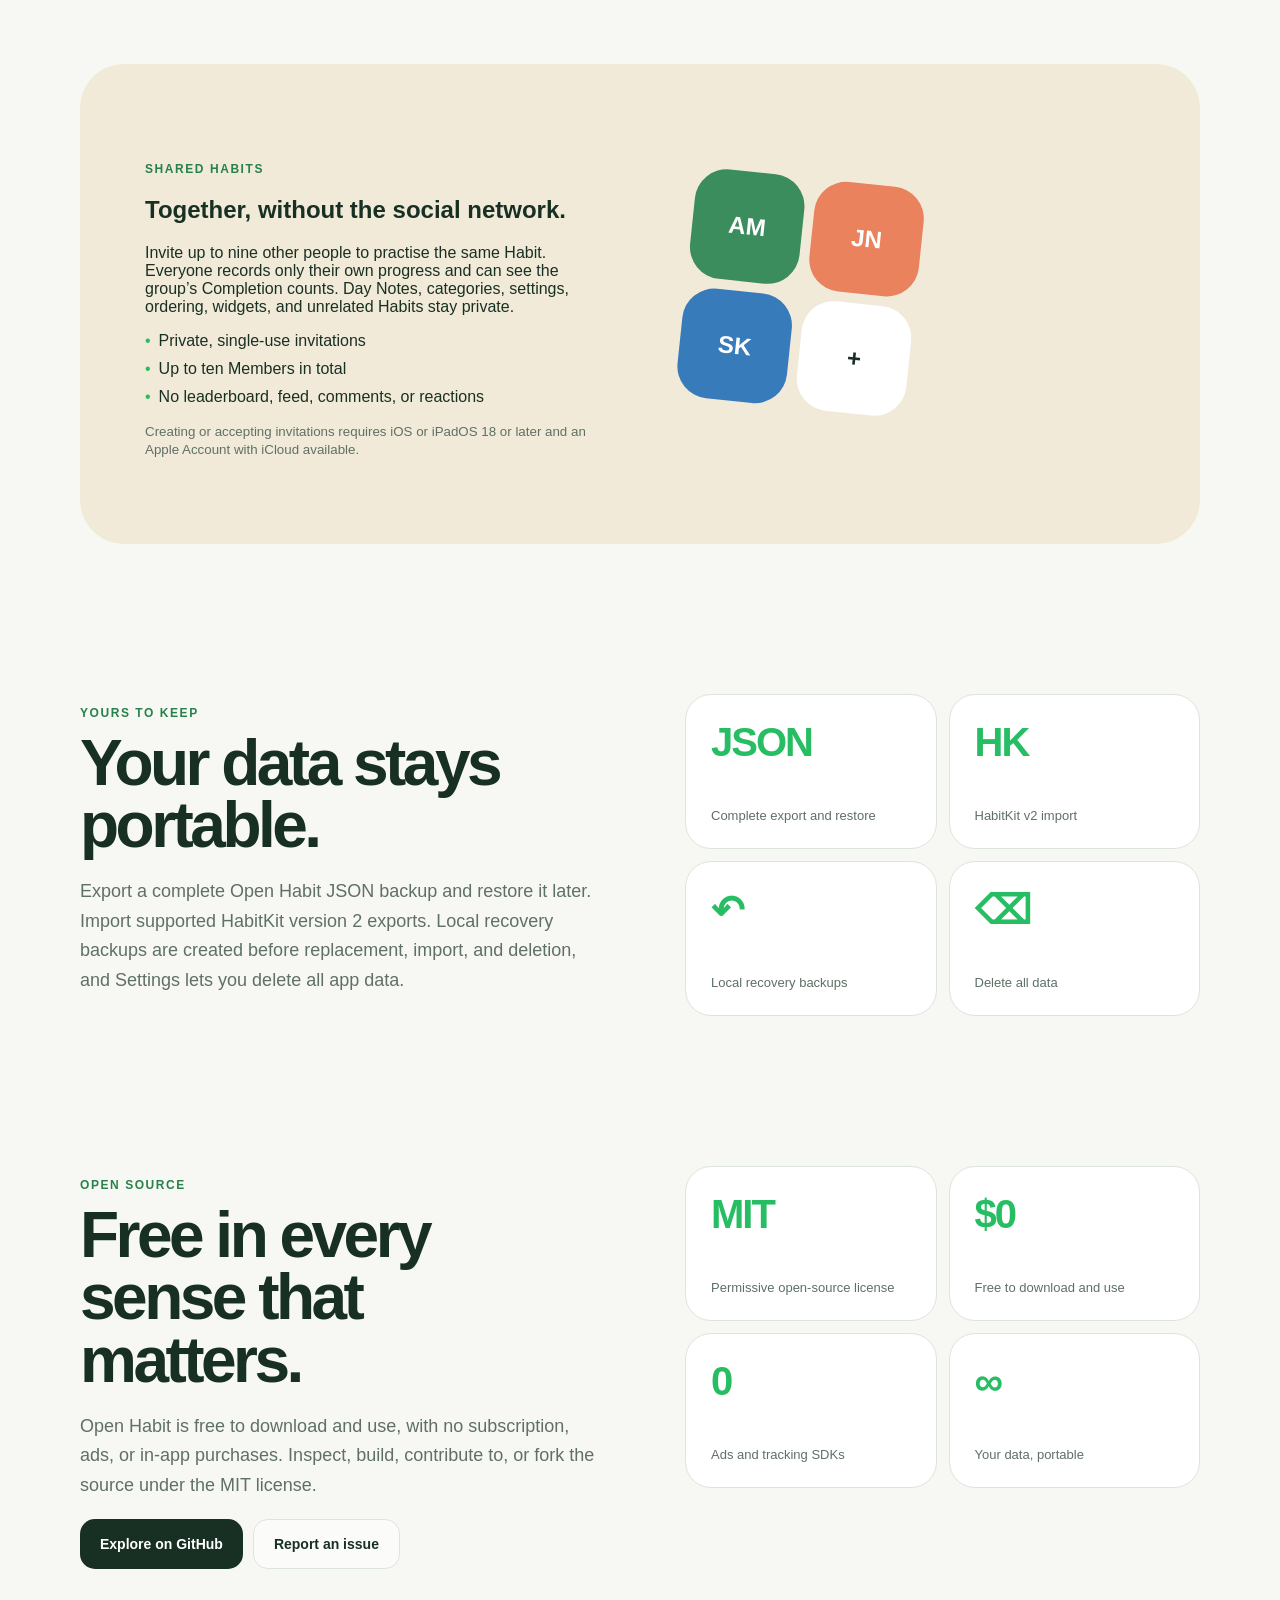
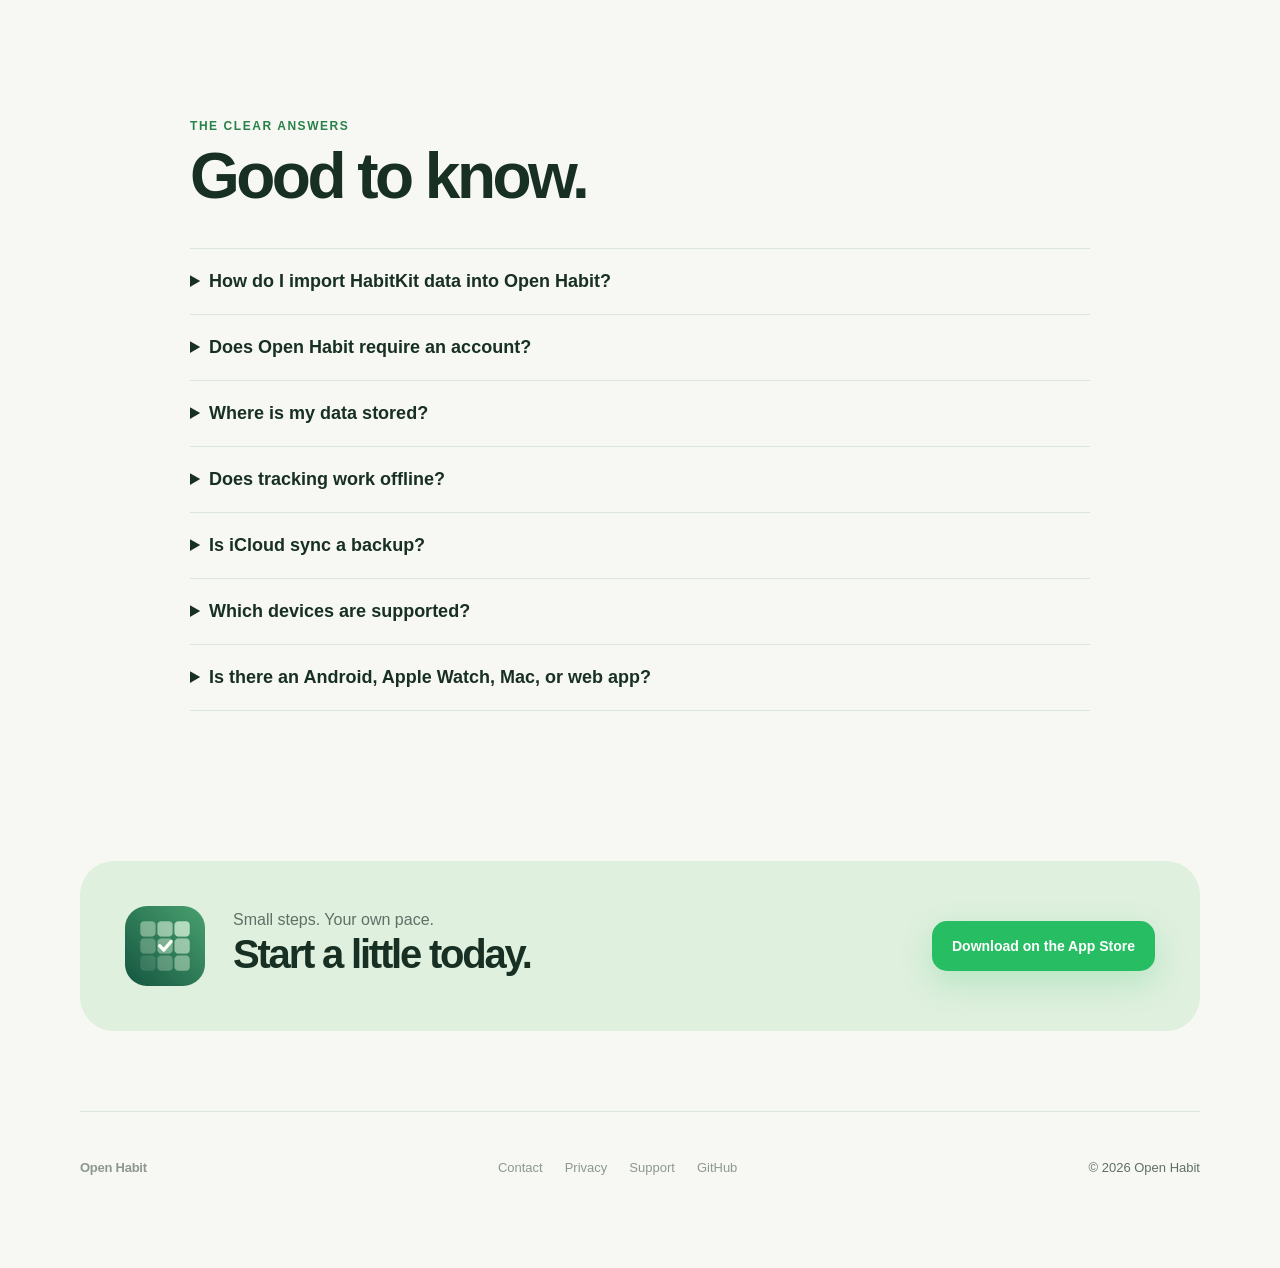
==== commit 5f5570e3: "Re-record website widget demos with the segmented completion control The single, three, and six Habi" ====
--- a/site/index.html
+++ b/site/index.html
@@ -21,7 +21,7 @@
   <link rel="apple-touch-icon" href="assets/app-icon.png">
   <link rel="stylesheet" href="assets/base.css">
   <link rel="stylesheet" href="assets/home.css?v=habitkit-faq-1">
-  <script src="assets/main.js?v=widget-selector-1" defer></script>
+  <script src="assets/main.js?v=widget-selector-2" defer></script>
   <script type="application/ld+json">
   {
     "@context": "https://schema.org",
@@ -110,7 +110,7 @@
             </div>
             <p class="widget-description" aria-live="polite">Three habits, with ten days of progress.</p>
           </div>
-          <figure><div class="demo-stage"><div class="demo-device"><video id="widget-preview" class="demo-screen" poster="assets/widget-three-demo.png?v=2" width="780" height="1696" autoplay muted loop playsinline preload="metadata" aria-label="An iPhone Home Screen with a three-habit widget. Taps update each habit in order."><source src="assets/widget-three-demo.webm?v=2" type="video/webm"><source src="assets/widget-three-demo.mp4?v=2" type="video/mp4"><a href="assets/widget-three-demo.mp4?v=2">Watch the widget demo</a></video></div></div></figure>
+          <figure><div class="demo-stage"><div class="demo-device"><video id="widget-preview" class="demo-screen" poster="assets/widget-three-demo.png?v=3" width="780" height="1696" autoplay muted loop playsinline preload="metadata" aria-label="An iPhone Home Screen with a three-habit widget. Taps update each habit in order."><source src="assets/widget-three-demo.webm?v=3" type="video/webm"><source src="assets/widget-three-demo.mp4?v=3" type="video/mp4"><a href="assets/widget-three-demo.mp4?v=3">Watch the widget demo</a></video></div></div></figure>
         </article>
         <article class="feature-demo reveal">
           <div class="feature-copy"><p class="kicker">Apple Shortcuts</p><h3>Make it part of your flow.</h3><p>Find Open Habit in Shortcuts and use its four actions in your own routines and automations.</p></div>
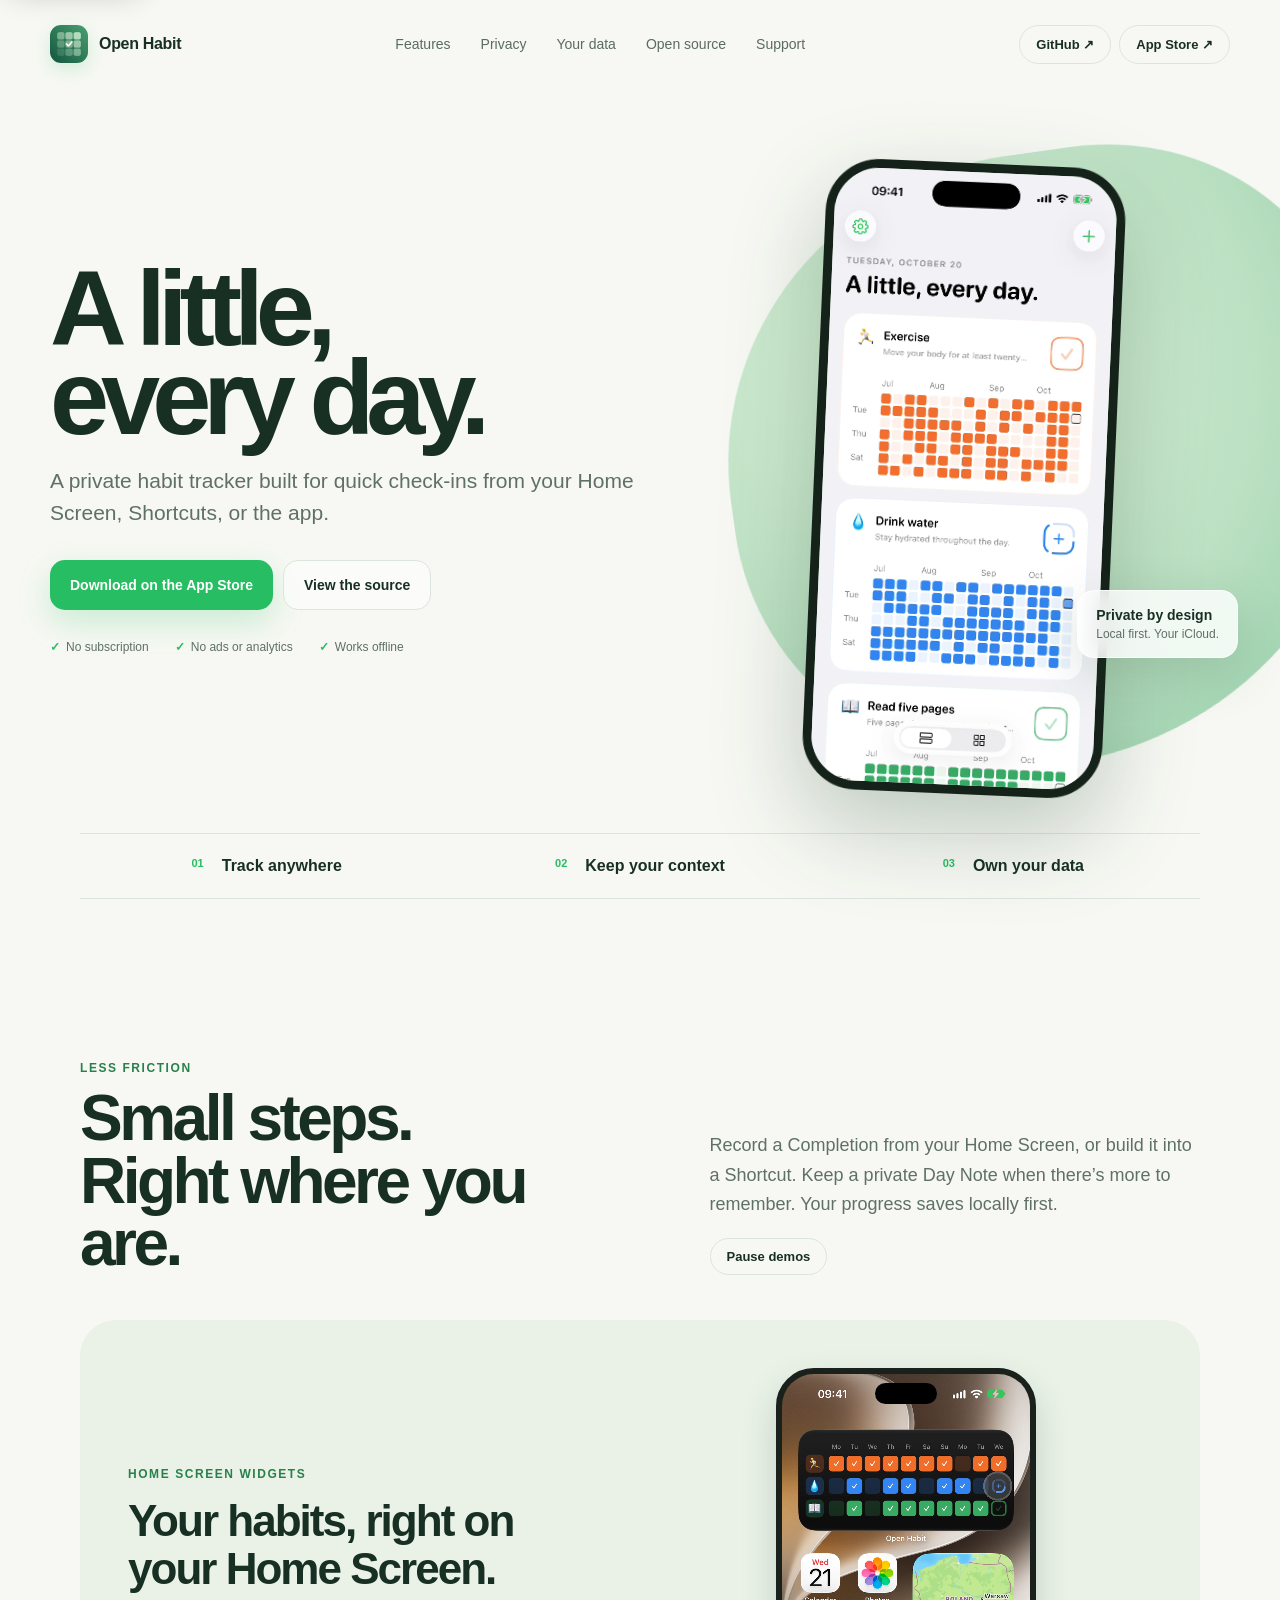
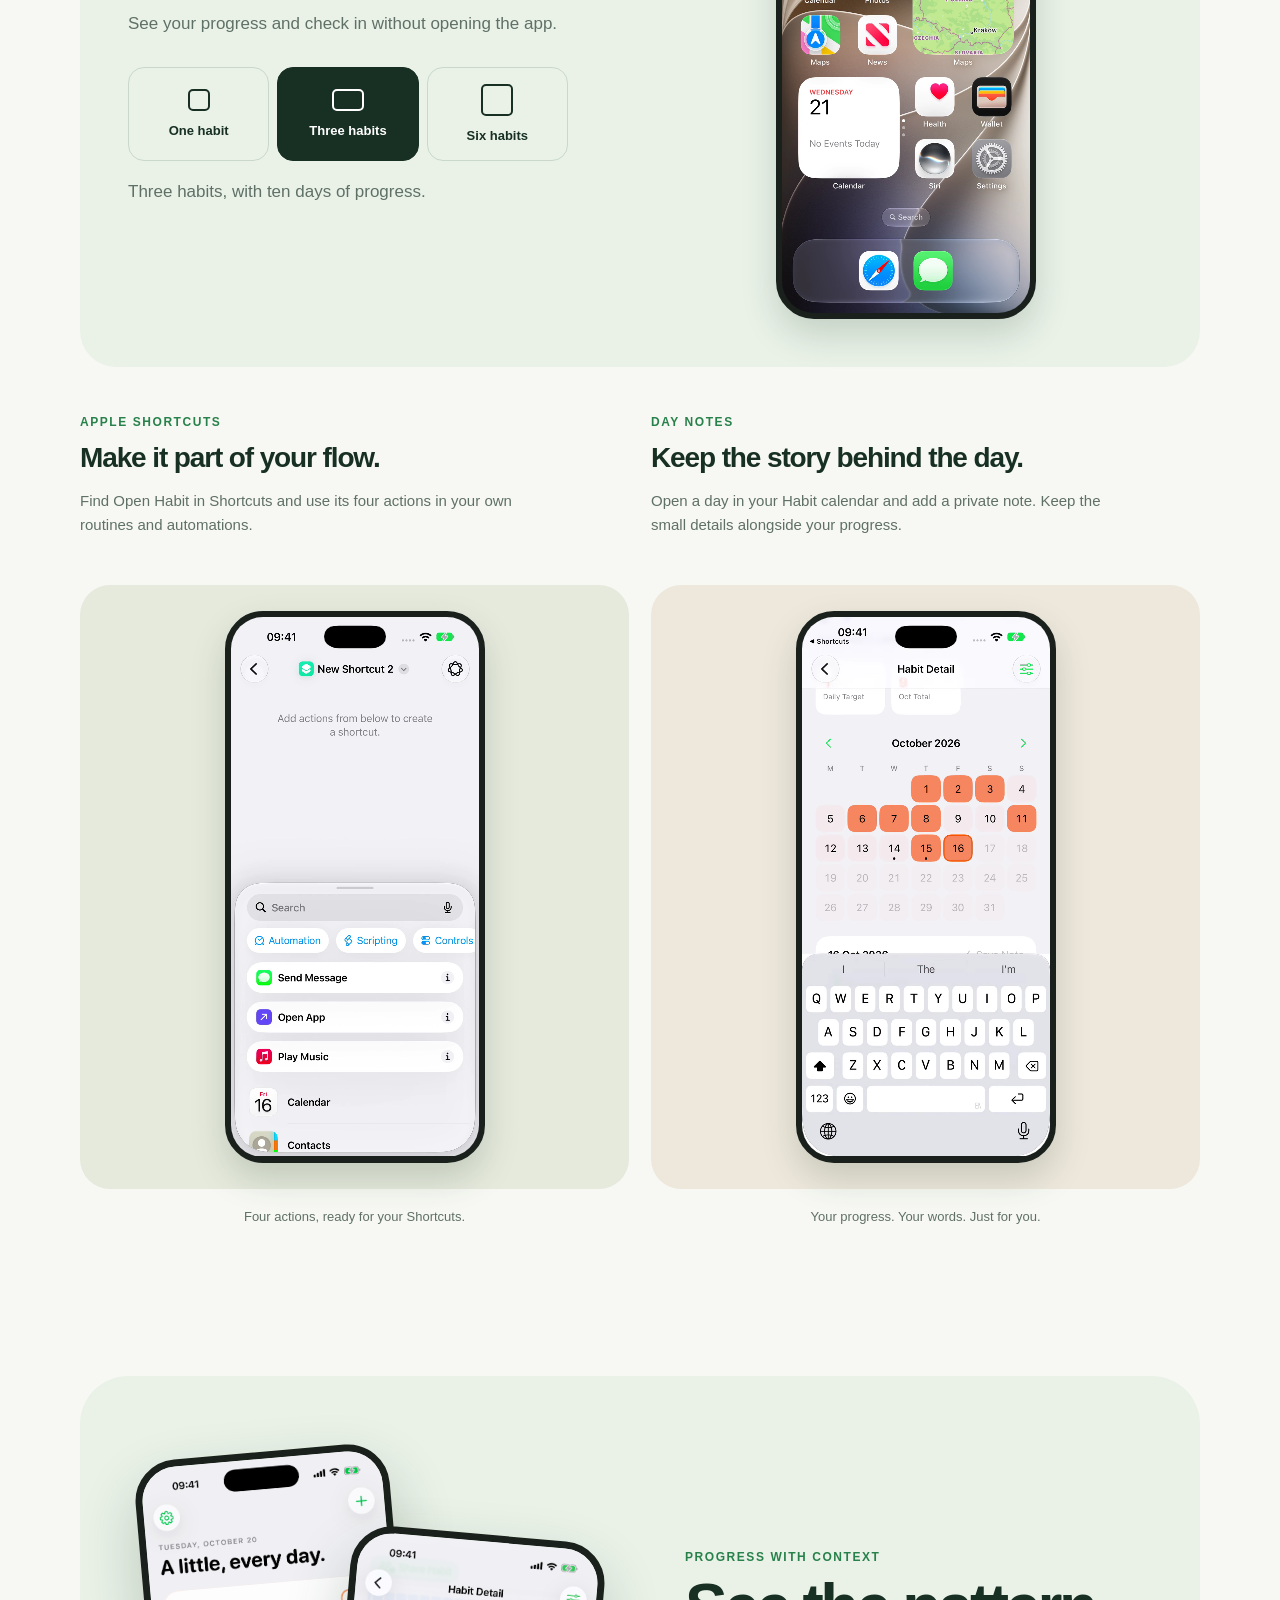
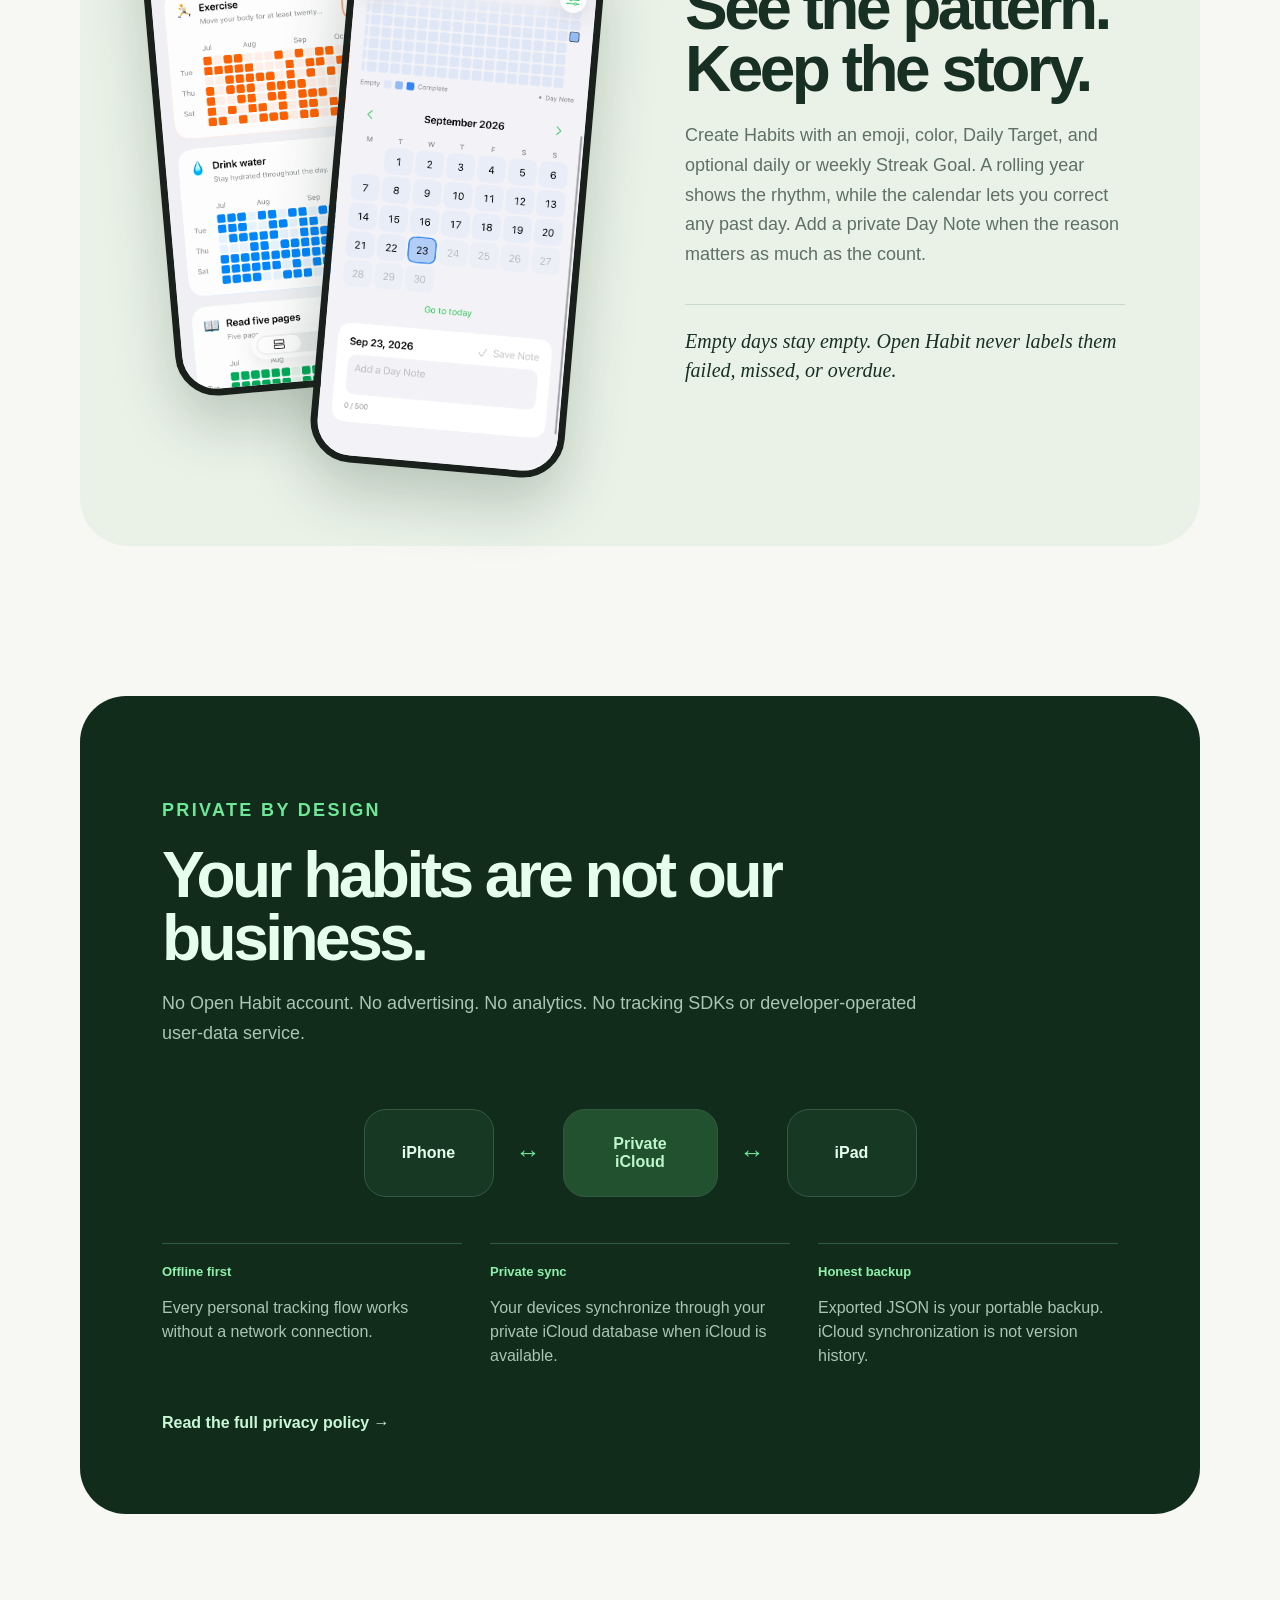
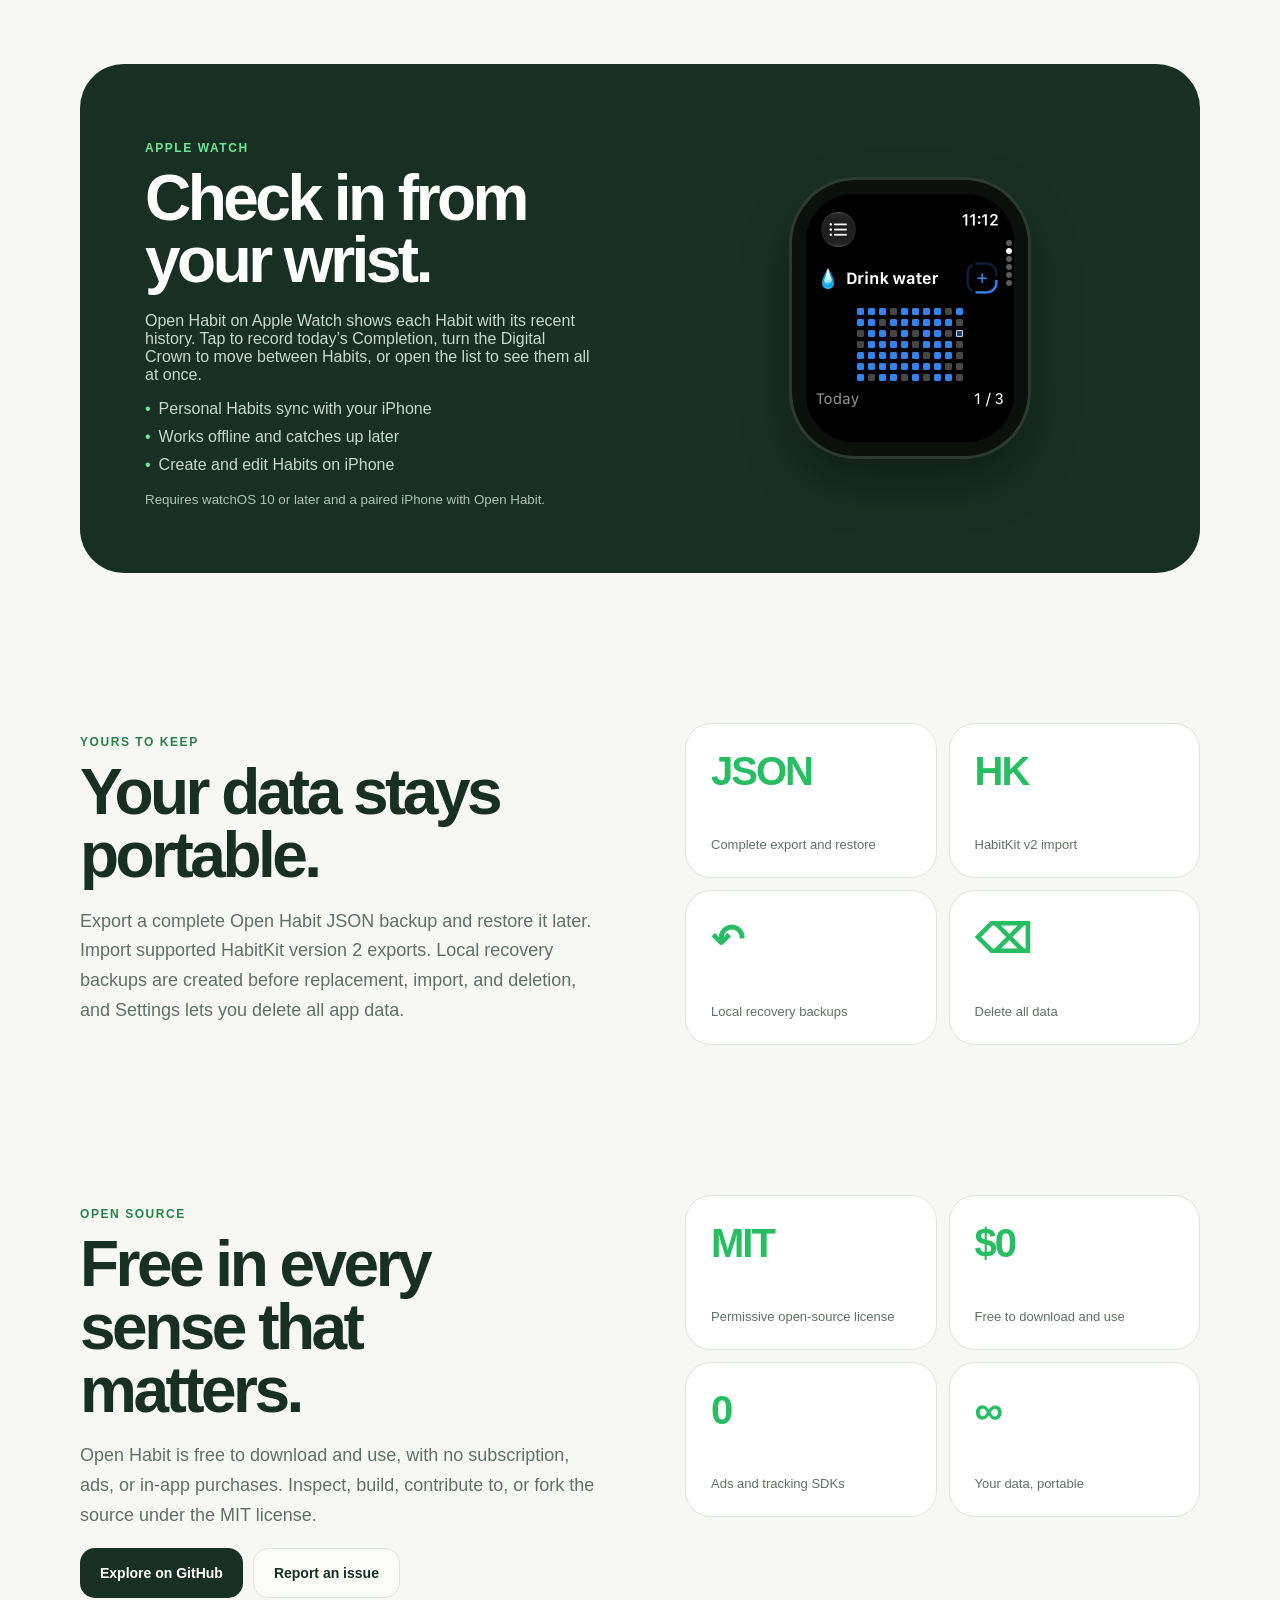
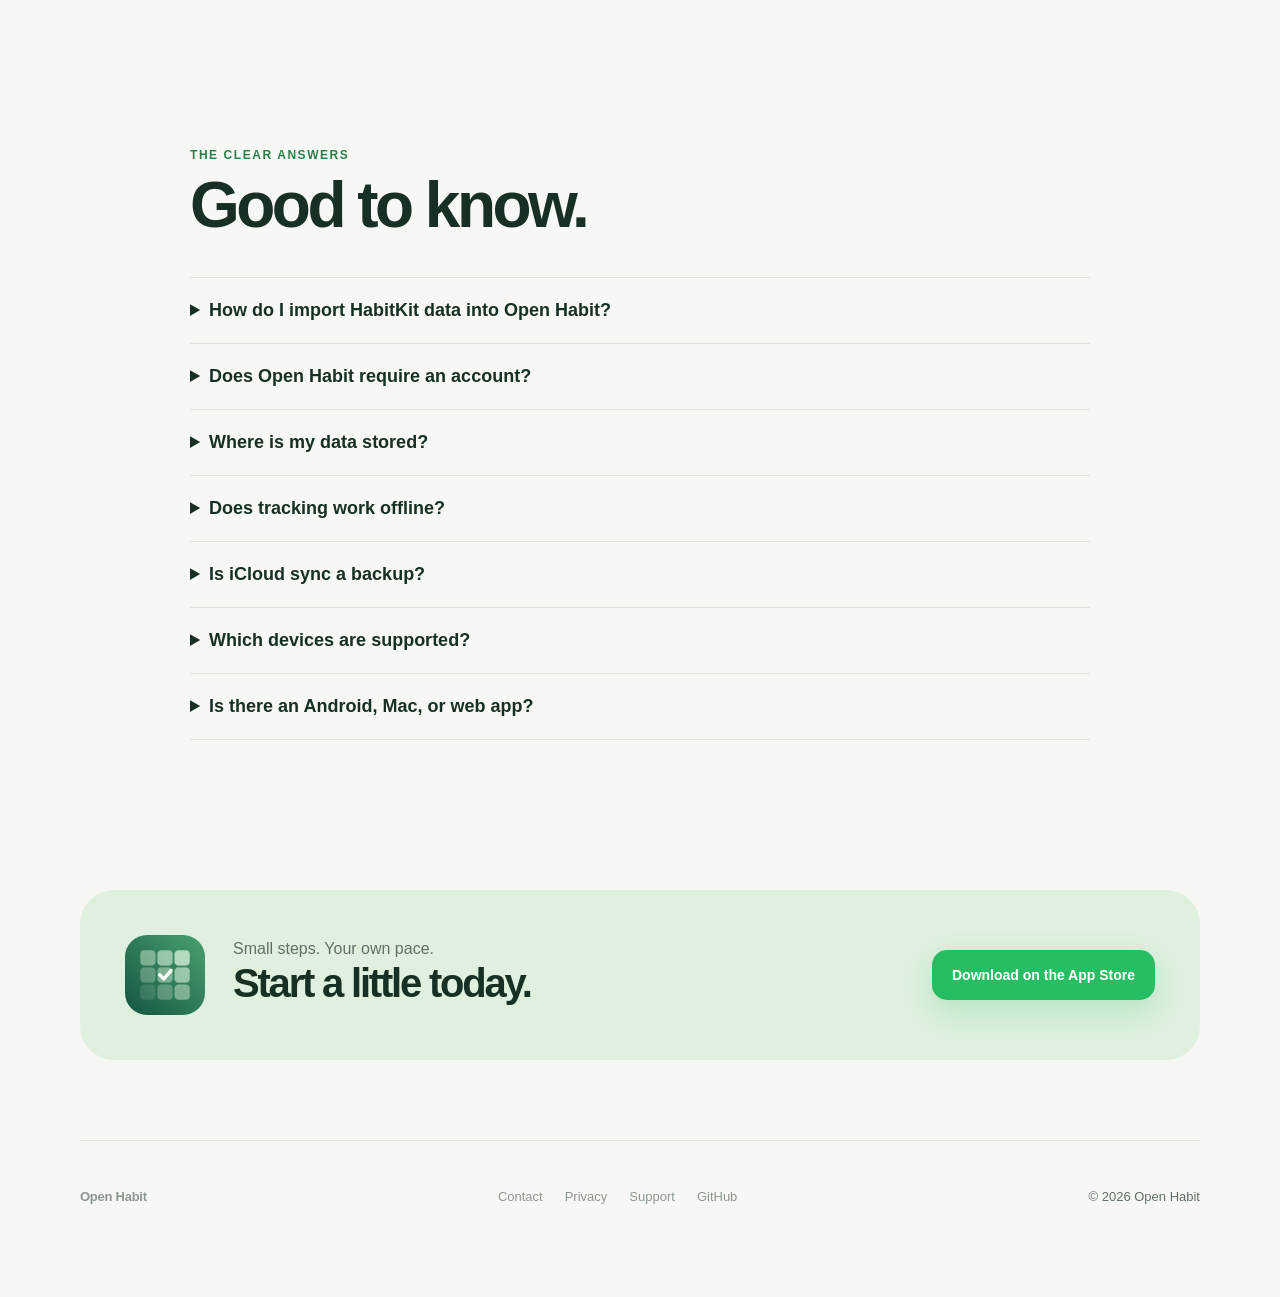
==== commit abd3b7e9: "Add Apple Watch to the website and drop Shared Habits copy Replace the Shared Habits section with an" ====
--- a/site/index.html
+++ b/site/index.html
@@ -20,7 +20,7 @@
   <link rel="icon" href="assets/app-icon.png">
   <link rel="apple-touch-icon" href="assets/app-icon.png">
   <link rel="stylesheet" href="assets/base.css">
-  <link rel="stylesheet" href="assets/home.css?v=habitkit-faq-1">
+  <link rel="stylesheet" href="assets/home.css?v=apple-watch-1">
   <script src="assets/main.js?v=widget-selector-2" defer></script>
   <script type="application/ld+json">
   {
@@ -31,7 +31,7 @@
     "url": "https://getopenhabit.com/",
     "image": "https://getopenhabit.com/assets/app-icon.png",
     "screenshot": "https://getopenhabit.com/assets/iphone-overview-light.png?v=segmented-control-1",
-    "operatingSystem": "iOS 17 or later; iPadOS 17 or later",
+    "operatingSystem": "iOS 17 or later; iPadOS 17 or later; watchOS 10 or later",
     "applicationCategory": "HealthApplication",
     "isAccessibleForFree": true,
     "offers": {
@@ -117,7 +117,7 @@
           <figure><div class="demo-stage shortcuts-stage"><div class="demo-device"><video class="demo-screen" poster="assets/shortcuts-demo.png?v=2" width="780" height="1696" autoplay muted loop playsinline preload="metadata" aria-label="Searching for Open Habit in Apple Shortcuts reveals Add Completions, Remove Completions, Get Today's Progress, and Set Day Note."><source src="assets/shortcuts-demo.webm?v=2" type="video/webm"><source src="assets/shortcuts-demo.mp4?v=2" type="video/mp4"><a href="assets/shortcuts-demo.mp4?v=2">Watch the demo</a></video></div></div><figcaption>Four actions, ready for your Shortcuts.</figcaption></figure>
         </article>
         <article id="notes-demo" class="feature-demo reveal">
-          <div class="feature-copy"><p class="kicker">Day Notes</p><h3>Keep the story behind the day.</h3><p>Open a day in your Habit calendar and add a private note. Keep the small details alongside your progress, even in a Shared Habit.</p></div>
+          <div class="feature-copy"><p class="kicker">Day Notes</p><h3>Keep the story behind the day.</h3><p>Open a day in your Habit calendar and add a private note. Keep the small details alongside your progress.</p></div>
           <figure><div class="demo-stage notes-stage"><div class="demo-device"><video class="demo-screen" poster="assets/notes-demo.png?v=2" width="780" height="1696" autoplay muted loop playsinline preload="metadata" aria-label="Adding a Day Note to Walk, saving it, and selecting calendar dates to see each day’s progress and note."><source src="assets/notes-demo.webm?v=2" type="video/webm"><source src="assets/notes-demo.mp4?v=2" type="video/mp4"><a href="assets/notes-demo.mp4?v=2">Watch the Day Notes demo</a></video></div></div><figcaption>Your progress. Your words. Just for you.</figcaption></figure>
         </article>
       </div>
@@ -135,9 +135,9 @@
       <a class="text-link" href="privacy/">Read the full privacy policy →</a>
     </section>
 
-    <section class="shared section reveal">
-      <div class="shared-card"><p class="kicker">Shared Habits</p><h2>Together, without the social network.</h2><p>Invite up to nine other people to practise the same Habit. Everyone records only their own progress and can see the group’s Completion counts. Day Notes, categories, settings, ordering, widgets, and unrelated Habits stay private.</p><ul><li>Private, single-use invitations</li><li>Up to ten Members in total</li><li>No leaderboard, feed, comments, or reactions</li></ul><small>Creating or accepting invitations requires iOS or iPadOS 18 or later and an Apple Account with iCloud available.</small></div>
-      <div class="people" aria-hidden="true"><span>AM</span><span>JN</span><span>SK</span><span>+</span></div>
+    <section class="watch section reveal" id="watch">
+      <div class="watch-copy"><p class="kicker">Apple Watch</p><h2>Check in from your wrist.</h2><p>Open Habit on Apple Watch shows each Habit with its recent history. Tap to record today’s Completion, turn the Digital Crown to move between Habits, or open the list to see them all at once.</p><ul><li>Personal Habits sync with your iPhone</li><li>Works offline and catches up later</li><li>Create and edit Habits on iPhone</li></ul><small>Requires watchOS 10 or later and a paired iPhone with Open Habit.</small></div>
+      <figure class="watch-figure"><div class="watch-device"><video class="watch-screen" poster="assets/watch-demo.png?v=1" width="416" height="496" autoplay muted loop playsinline preload="metadata" aria-label="Open Habit on Apple Watch. Three taps complete Drink water, a swipe moves to Read five pages, and the Habit list shows today’s progress."><source src="assets/watch-demo.webm?v=1" type="video/webm"><source src="assets/watch-demo.mp4?v=1" type="video/mp4"><a href="assets/watch-demo.mp4?v=1">Watch the Apple Watch demo</a></video></div></figure>
     </section>
 
     <section class="open-source" id="data">
@@ -161,12 +161,12 @@
           </ol>
           <p>Supported habits bring their completion history, notes, categories, and current daily or weekly goals. The standard import preserves existing Open Habit habits and skips matching IDs. Reminders and historical goal changes do not transfer; icons and colors may change. Inverse habits and custom-value tracking are not supported. Keep your original export.</p>
           <p><a href="https://apps.apple.com/app/id6443918070">HabitKit</a> is free to download with optional paid Pro upgrades. See its <a href="https://habitkit.app/help/data-backup-and-sync/export-and-import-your-data">export guide</a> for more help saving your file.</p></details>
-        <details><summary>Does Open Habit require an account?</summary><p>No Open Habit account is required. An Apple Account is needed only for iCloud synchronization and Shared Habits.</p></details>
+        <details><summary>Does Open Habit require an account?</summary><p>No Open Habit account is required. An Apple Account is needed only for iCloud synchronization.</p></details>
         <details><summary>Where is my data stored?</summary><p>On your devices and, when iCloud is available, in your private iCloud database. The developer does not receive your Habit data through the app.</p></details>
         <details><summary>Does tracking work offline?</summary><p>Yes. Changes save locally first and synchronize later when iCloud becomes available.</p></details>
         <details><summary>Is iCloud sync a backup?</summary><p>It can help restore data after reinstalling, but edits and deletions also synchronize. Export JSON when you want a backup file you control.</p></details>
-        <details><summary>Which devices are supported?</summary><p>Version 1.0 supports iPhone and iPad on iOS and iPadOS 17 or later. Shared Habit invitations require version 18 or later.</p></details>
-        <details><summary>Is there an Android, Apple Watch, Mac, or web app?</summary><p>Not currently. Version 1.0 is for iPhone and iPad.</p></details>
+        <details><summary>Which devices are supported?</summary><p>Open Habit supports iPhone and iPad on iOS and iPadOS 17 or later, and Apple Watch on watchOS 10 or later with a paired iPhone.</p></details>
+        <details><summary>Is there an Android, Mac, or web app?</summary><p>Not currently. Open Habit is for iPhone, iPad, and Apple Watch.</p></details>
       </div>
     </section>
 
--- a/site/assets/home.css
+++ b/site/assets/home.css
@@ -30,7 +30,7 @@
 .promise-strip { display:grid; width:min(1120px,calc(100% - 48px)); margin:25px auto 100px; padding:23px 0; grid-template-columns:repeat(3,1fr); border-top:1px solid var(--line); border-bottom:1px solid var(--line); }
 .promise-strip div { display:flex; gap:18px; justify-content:center; }.promise-strip b { color:var(--green); font-size:11px; }.promise-strip span { font-weight:650; }
 .section,.history-section,.open-source { display:grid; width:min(1120px,calc(100% - 48px)); margin:150px auto; grid-template-columns:1fr 1fr; gap:90px; align-items:center; }
-.section-copy h2,.privacy h2,.open-source h2,.faq h2,.final-cta h2 { margin:12px 0 20px; font-size:clamp(42px,5vw,68px); line-height:.98; letter-spacing:-.055em; }
+.section-copy h2,.privacy h2,.open-source h2,.watch h2,.faq h2,.final-cta h2 { margin:12px 0 20px; font-size:clamp(42px,5vw,68px); line-height:.98; letter-spacing:-.055em; }
 .section-copy > p:not(.kicker),.privacy-head p,.source-copy > p:not(.kicker) { color:var(--muted); font-size:18px; line-height:1.65; }
 .mini-list { display:grid; margin-top:32px; gap:14px; font-size:14px; font-weight:650; }.mini-list span::before { content:"+"; display:inline-grid; width:23px; height:23px; margin-right:10px; place-items:center; border-radius:50%; background:var(--pale); color:var(--green); }
 .features { width:min(1120px,calc(100% - 48px)); margin:150px auto; scroll-margin-top:30px; }
@@ -67,13 +67,13 @@
 .cloud-path { display:flex; margin:60px 0 46px; align-items:center; justify-content:center; gap:22px; }.node { display:grid; width:130px; height:88px; place-items:center; border:1px solid #345a41; border-radius:22px; background:#173923; text-align:center; font-weight:700; }.node.cloud { width:155px; color:#bdf6cb; background:#225130; }.cloud-path > span { color:#6ee797; font-size:25px; }
 .privacy-points { display:grid; grid-template-columns:repeat(3,1fr); gap:28px; }.privacy-points article { padding-top:18px; border-top:1px solid #345a41; }.privacy-points span { color:#8ff0a9; font-size:13px; font-weight:750; }.privacy-points p { color:#a9c6b1; line-height:1.5; }
 .text-link { display:inline-block; margin-top:30px; color:#c8f8d5; font-weight:650; text-decoration:none; }
-.shared { position:relative; min-height:480px; padding:65px; border-radius:44px; background:#f2ead9; overflow:hidden; }.shared-card { max-width:570px; }.shared-card ul { display:grid; padding:0; gap:10px; list-style:none; }.shared-card li::before { content:"•"; margin-right:8px; color:var(--green); }.shared-card small { color:var(--muted); }.people { display:grid; grid-template-columns:repeat(2,110px); gap:10px; transform:rotate(6deg); }.people span { display:grid; height:110px; place-items:center; border-radius:32px; color:white; background:#3c8d5d; font-size:24px; font-weight:800; }.people span:nth-child(2){background:#e9825d}.people span:nth-child(3){background:#387bbb}.people span:nth-child(4){color:var(--ink);background:#fff}
+.watch { min-height:480px; padding:65px; border-radius:44px; color:#fff; background:var(--ink); overflow:hidden; }.watch .kicker { color:#6ee797; }.watch-copy p,.watch-copy li { color:#c9d8ca; }.watch-copy ul { display:grid; padding:0; gap:10px; list-style:none; }.watch-copy li::before { content:"•"; margin-right:8px; color:#6ee797; }.watch-copy small { color:#a9c6b1; }.watch-figure { margin:0; justify-self:center; }.watch-device { width:236px; padding:14px; border-radius:64px; background:#0b100d; box-shadow:0 0 0 3px #2c3a31,0 24px 50px rgb(0 0 0 / 35%); }.watch-screen { display:block; width:100%; height:auto; border-radius:48px; background:#000; }
 .open-source { align-items:start; }.source-grid { display:grid; grid-template-columns:repeat(2,1fr); gap:12px; }.source-grid div { display:flex; min-height:155px; padding:25px; flex-direction:column; justify-content:space-between; border:1px solid var(--line); border-radius:26px; background:white; }.source-grid b { color:var(--green); font-size:40px; letter-spacing:-.05em; }.source-grid span { color:var(--muted); font-size:13px; }
 .faq { width:min(900px,calc(100% - 48px)); margin:150px auto; }.faq-grid { display:grid; margin-top:40px; border-top:1px solid var(--line); }.faq details { padding:22px 0; border-bottom:1px solid var(--line); }.faq summary { cursor:pointer; font-size:18px; font-weight:700; }.faq details p { max-width:680px; color:var(--muted); line-height:1.6; }
 .final-cta { display:flex; width:min(1120px,calc(100% - 48px)); margin:120px auto 80px; padding:45px; align-items:center; gap:28px; border-radius:34px; background:#dff0de; }.final-cta img { width:80px; border-radius:22px; }.final-cta p { margin:0; color:var(--muted); }.final-cta h2 { margin:6px 0; font-size:40px; }.final-cta .button { margin-left:auto; }
 footer { display:flex; width:min(1120px,calc(100% - 48px)); margin:auto; padding:35px 0 80px; align-items:center; justify-content:space-between; border-top:1px solid var(--line); color:var(--muted); font-size:13px; }footer div{display:flex;gap:22px}
-@media(max-width:900px){.hero{grid-template-columns:1fr;padding-top:65px}.hero-visual{min-height:610px}.section,.history-section,.open-source{grid-template-columns:1fr;gap:50px}.history-section{padding:45px}.phone-pair{width:min(560px,100%);margin:auto}.privacy{padding:50px}.shared{grid-template-columns:1fr}.people{position:absolute;right:-60px;bottom:-40px;opacity:.35}.site-header nav{display:none}}
-@media(max-width:620px){.site-header,.hero,.section,.history-section,.open-source,.privacy,.shared,.final-cta{width:calc(100% - 28px)}.site-header{height:72px}.brand img{width:32px}.nav-cta{padding:9px 12px}h1{font-size:66px}.hero{min-height:auto;gap:20px}.hero-visual{min-height:560px}.hero video{width:260px}.trust{flex-direction:column;gap:9px}.promise-strip{grid-template-columns:1fr;gap:16px}.promise-strip div{justify-content:flex-start}.section,.history-section,.open-source,.privacy,.shared{margin:95px auto}.history-section,.privacy,.shared{padding:30px}.phone-pair{min-height:510px}.phone{width:205px}.privacy-points{grid-template-columns:1fr}.cloud-path{gap:8px}.node{width:84px;height:72px;font-size:12px}.node.cloud{width:95px}.source-grid{grid-template-columns:1fr 1fr}.final-cta{align-items:flex-start;flex-wrap:wrap}.final-cta .button{width:100%;margin:0}footer{align-items:flex-start;gap:22px;flex-direction:column}}
+@media(max-width:900px){.hero{grid-template-columns:1fr;padding-top:65px}.hero-visual{min-height:610px}.section,.history-section,.open-source{grid-template-columns:1fr;gap:50px}.history-section{padding:45px}.phone-pair{width:min(560px,100%);margin:auto}.privacy{padding:50px}.watch{grid-template-columns:1fr}.site-header nav{display:none}}
+@media(max-width:620px){.site-header,.hero,.section,.history-section,.open-source,.privacy,.watch,.final-cta{width:calc(100% - 28px)}.site-header{height:72px}.brand img{width:32px}.nav-cta{padding:9px 12px}h1{font-size:66px}.hero{min-height:auto;gap:20px}.hero-visual{min-height:560px}.hero video{width:260px}.trust{flex-direction:column;gap:9px}.promise-strip{grid-template-columns:1fr;gap:16px}.promise-strip div{justify-content:flex-start}.section,.history-section,.open-source,.privacy,.watch{margin:95px auto}.history-section,.privacy,.watch{padding:30px}.phone-pair{min-height:510px}.phone{width:205px}.privacy-points{grid-template-columns:1fr}.cloud-path{gap:8px}.node{width:84px;height:72px;font-size:12px}.node.cloud{width:95px}.source-grid{grid-template-columns:1fr 1fr}.final-cta{align-items:flex-start;flex-wrap:wrap}.final-cta .button{width:100%;margin:0}footer{align-items:flex-start;gap:22px;flex-direction:column}}
 
 .widget-showcase { grid-column:1 / -1; display:grid; grid-template-columns:1fr 1fr; align-items:center; gap:40px; padding:48px; border-radius:36px; background:#eaf2e8; }
 .widget-copy { max-width:440px; }
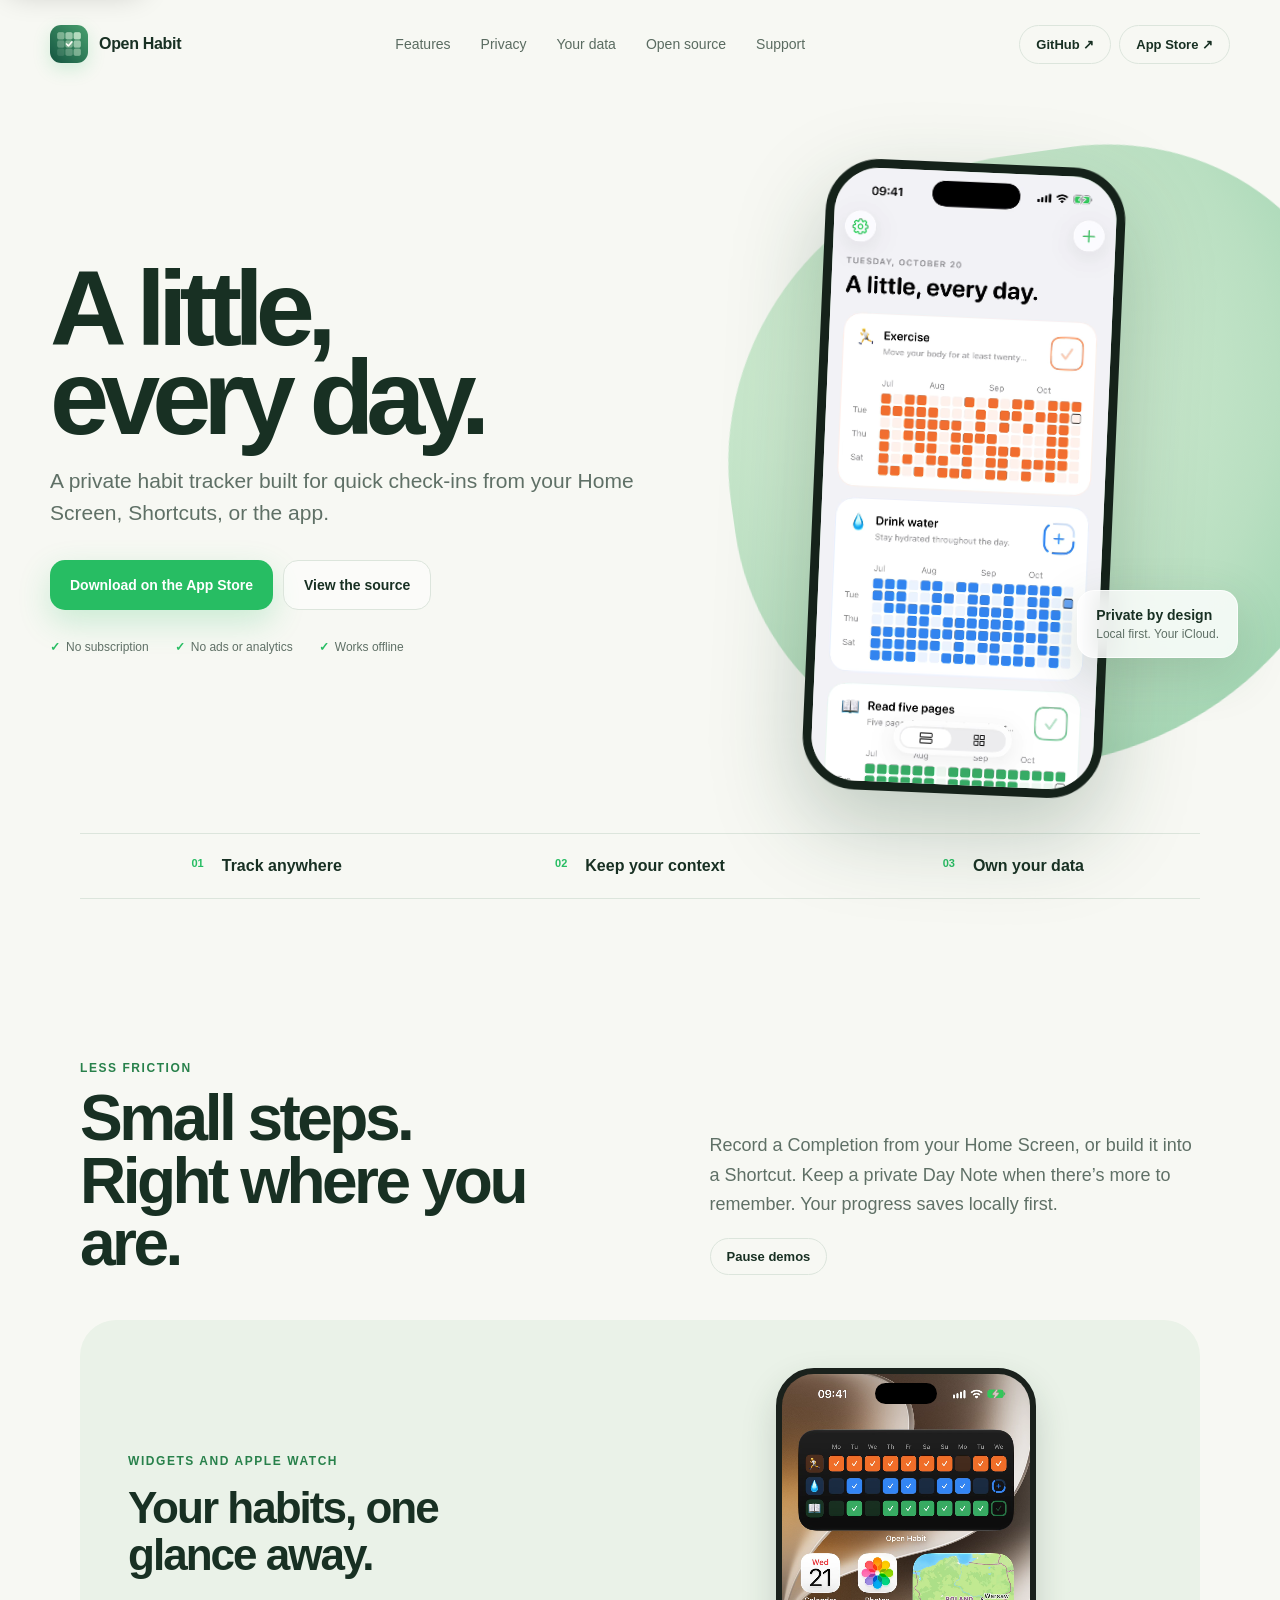
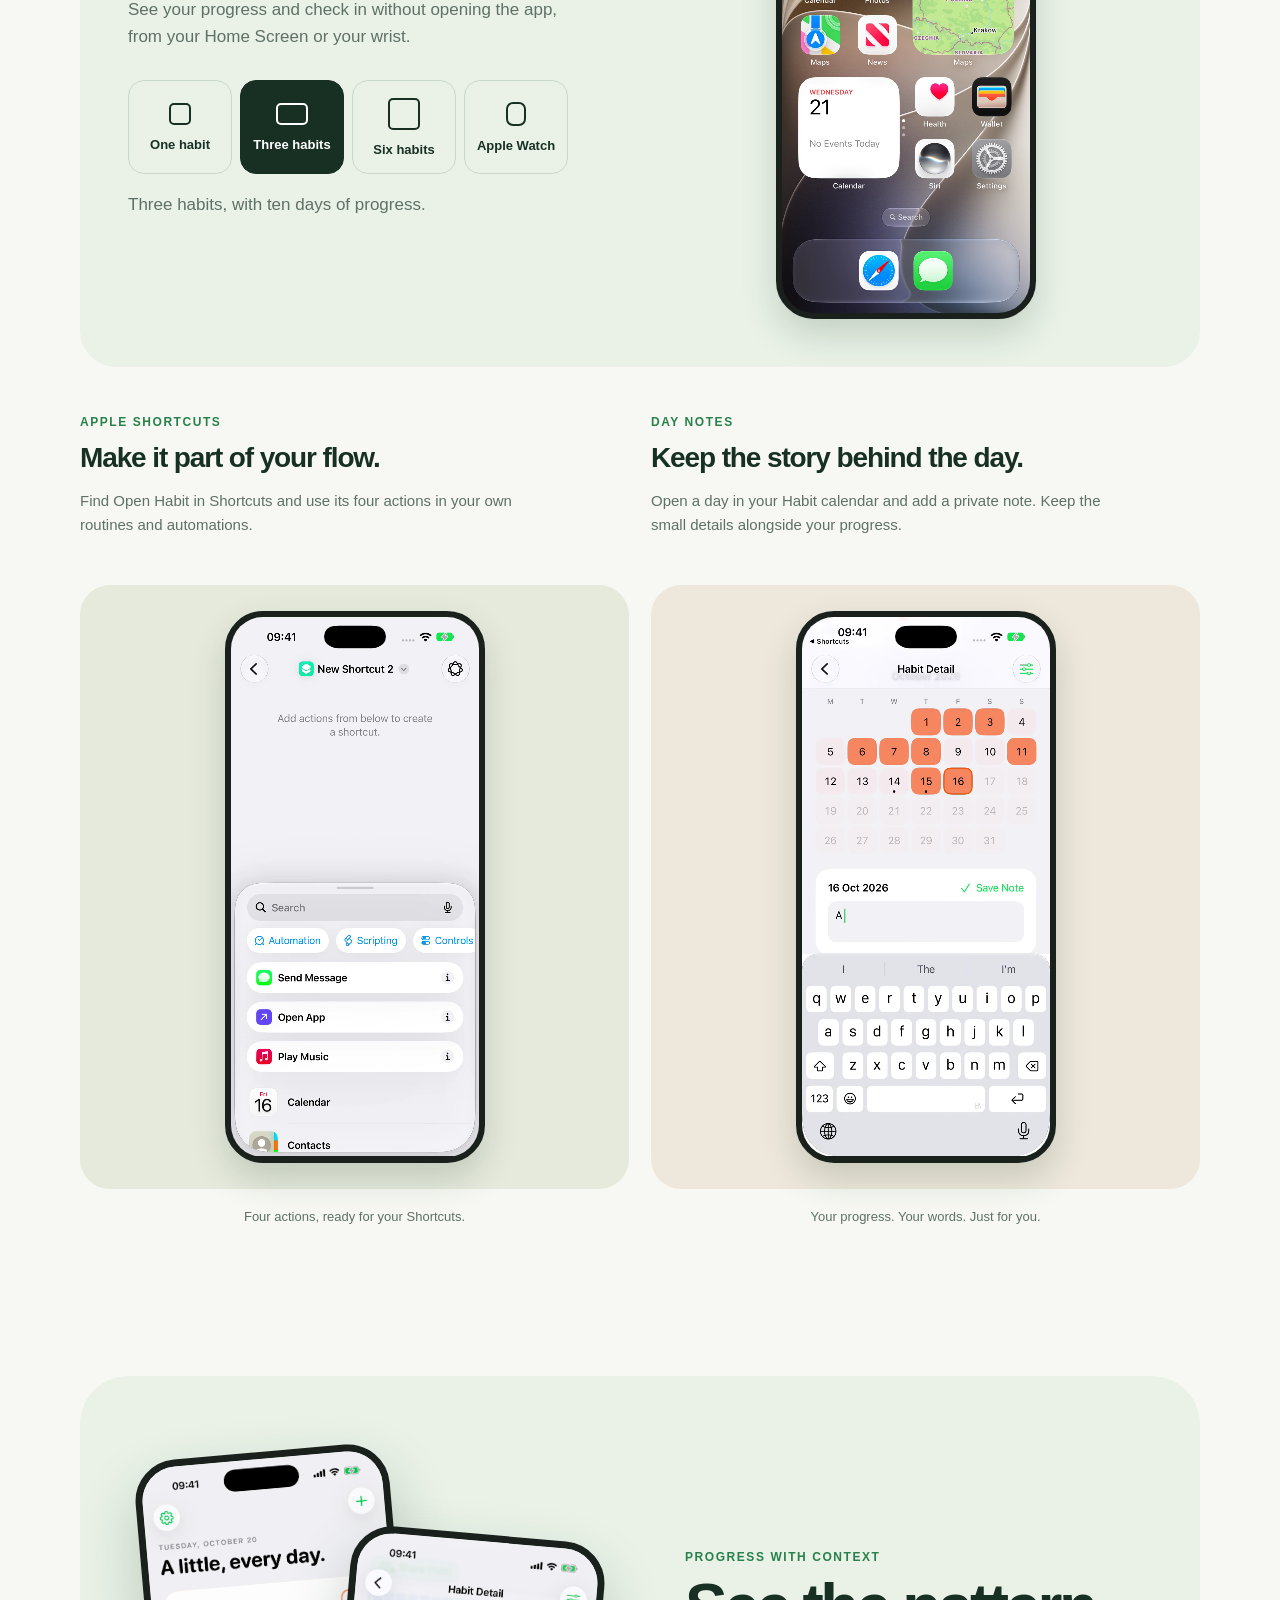
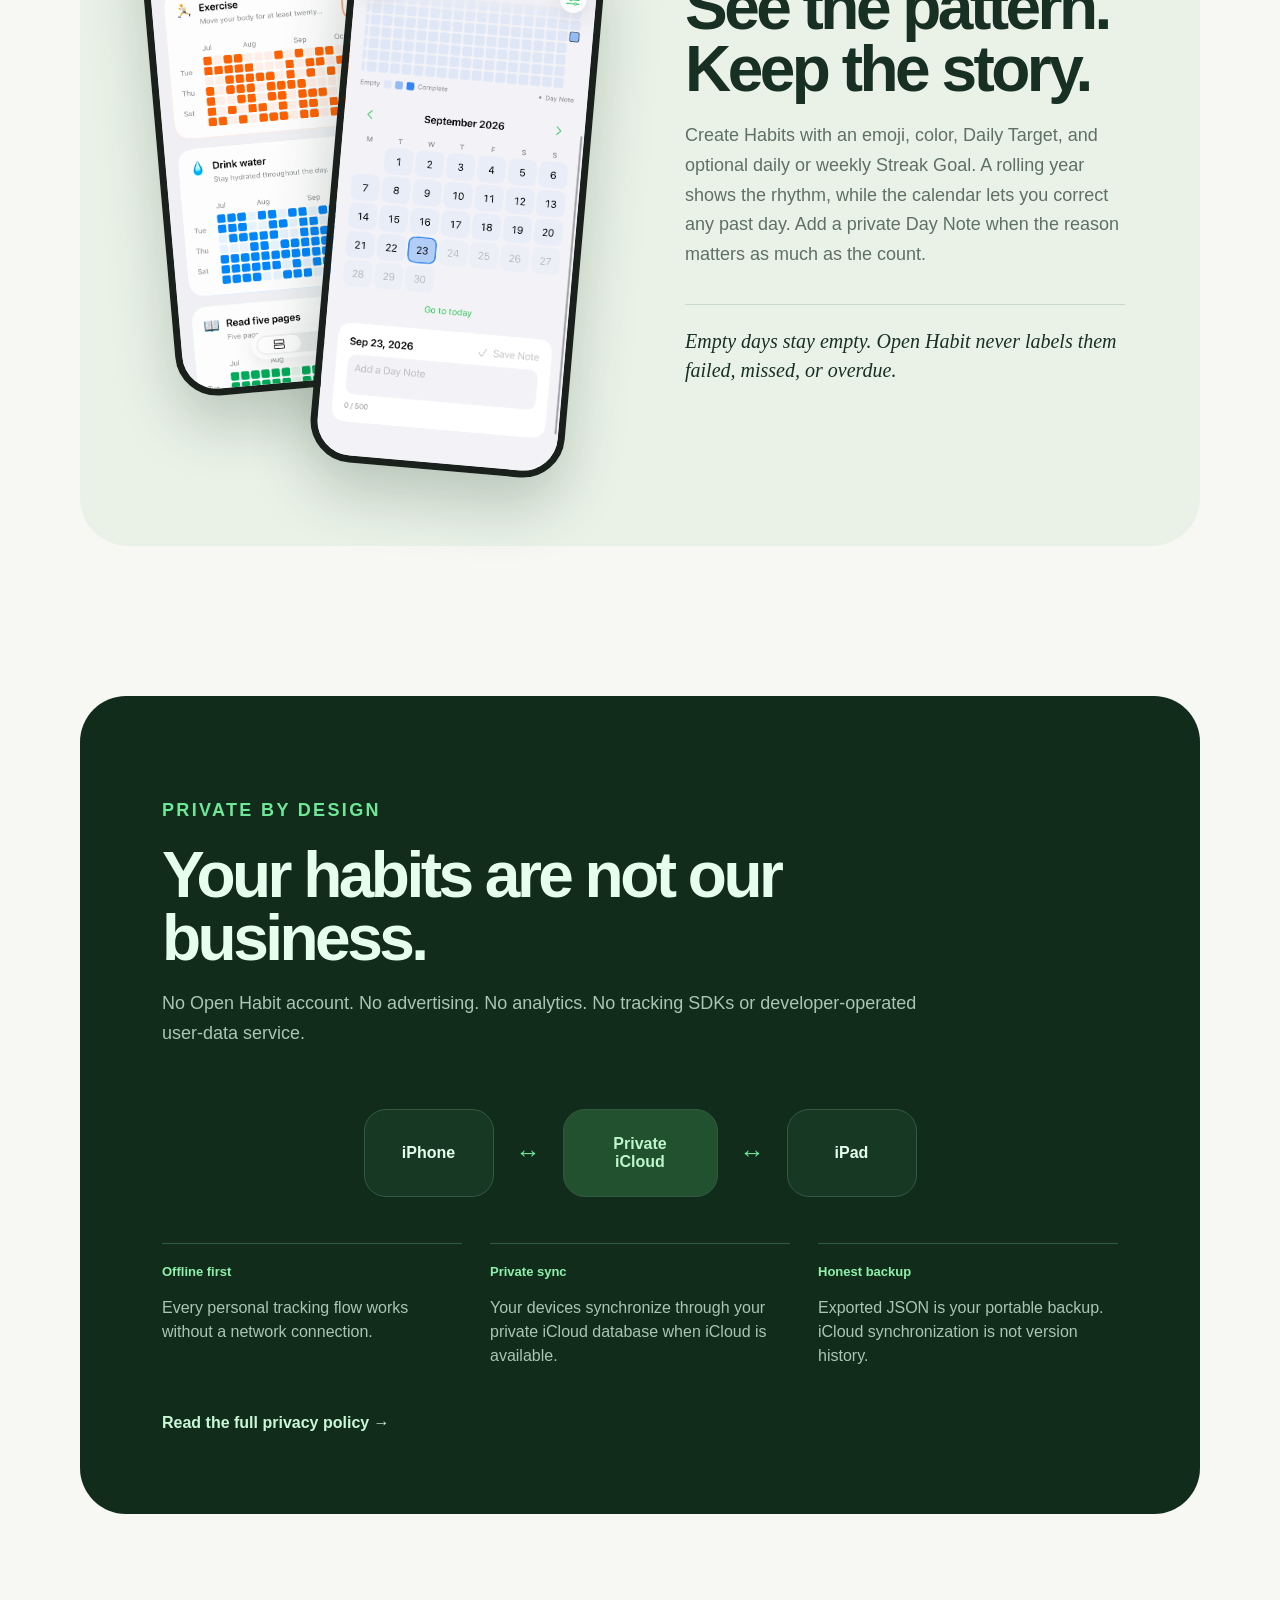
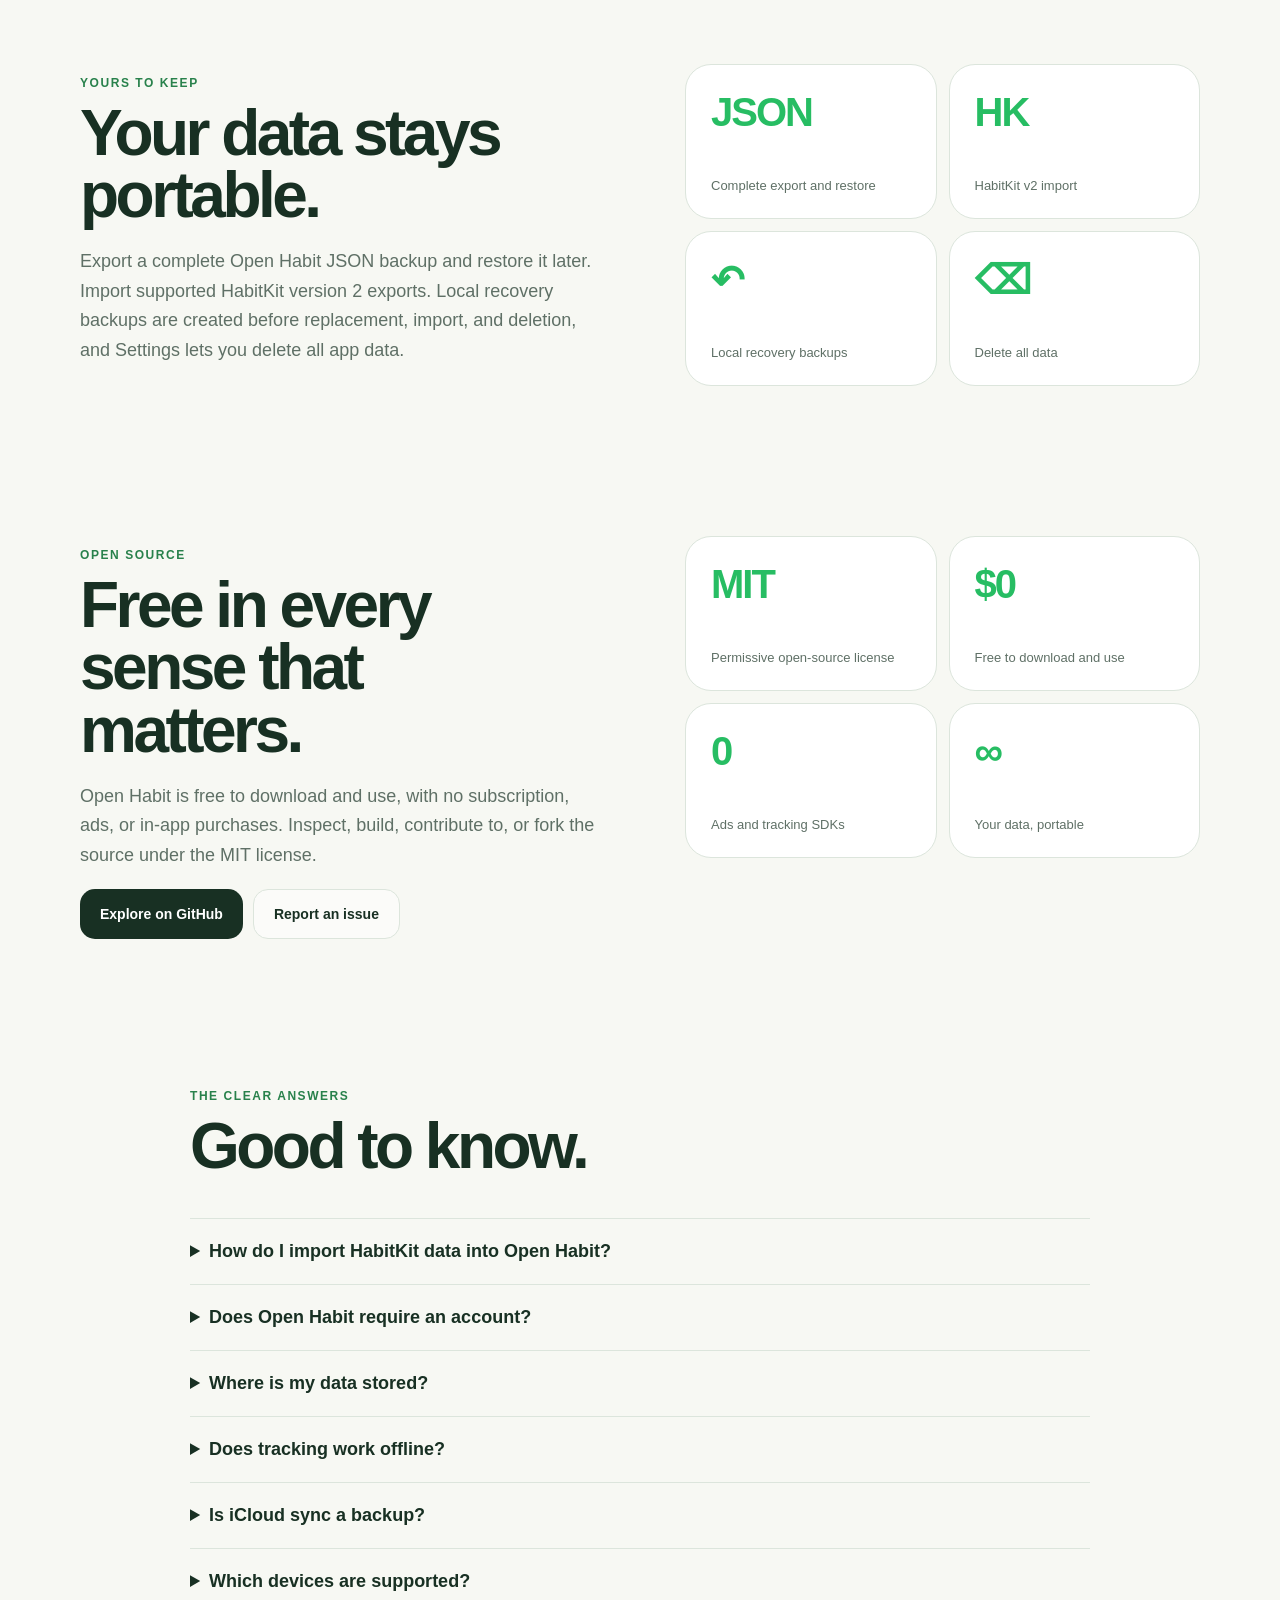
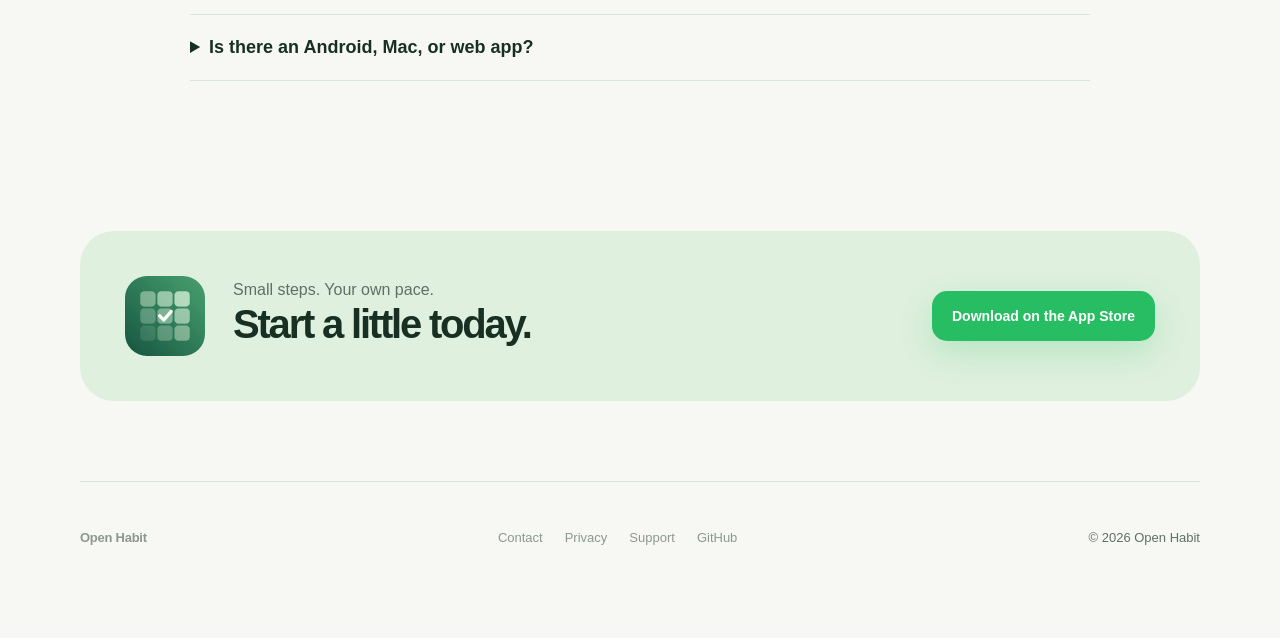
==== commit 0e844b7e: "Show Apple Watch as an option in the widget showcase The standalone Apple Watch section felt detache" ====
--- a/site/index.html
+++ b/site/index.html
@@ -20,8 +20,8 @@
   <link rel="icon" href="assets/app-icon.png">
   <link rel="apple-touch-icon" href="assets/app-icon.png">
   <link rel="stylesheet" href="assets/base.css">
-  <link rel="stylesheet" href="assets/home.css?v=apple-watch-1">
-  <script src="assets/main.js?v=widget-selector-2" defer></script>
+  <link rel="stylesheet" href="assets/home.css?v=apple-watch-2">
+  <script src="assets/main.js?v=widget-selector-3" defer></script>
   <script type="application/ld+json">
   {
     "@context": "https://schema.org",
@@ -100,17 +100,18 @@
       <div class="feature-demos">
         <article class="feature-demo widget-showcase reveal" aria-labelledby="widgets-title">
           <div class="widget-copy">
-            <p class="kicker">Home Screen widgets</p>
-            <h3 id="widgets-title">Your habits, right on your Home Screen.</h3>
-            <p>See your progress and check in without opening the app.</p>
-            <div class="widget-sizes" role="group" aria-label="Widget size">
+            <p class="kicker">Widgets and Apple Watch</p>
+            <h3 id="widgets-title">Your habits, one glance away.</h3>
+            <p>See your progress and check in without opening the app, from your Home Screen or your wrist.</p>
+            <div class="widget-sizes" role="group" aria-label="Widget or Apple Watch">
               <button type="button" data-widget="single" aria-pressed="false" aria-controls="widget-preview"><span class="widget-shape shape-small" aria-hidden="true"></span>One habit</button>
               <button type="button" data-widget="three" aria-pressed="true" aria-controls="widget-preview"><span class="widget-shape shape-medium" aria-hidden="true"></span>Three habits</button>
               <button type="button" data-widget="six" aria-pressed="false" aria-controls="widget-preview"><span class="widget-shape shape-large" aria-hidden="true"></span>Six habits</button>
+              <button type="button" data-widget="watch" aria-pressed="false" aria-controls="widget-preview"><span class="widget-shape shape-watch" aria-hidden="true"></span>Apple Watch</button>
             </div>
             <p class="widget-description" aria-live="polite">Three habits, with ten days of progress.</p>
           </div>
-          <figure><div class="demo-stage"><div class="demo-device"><video id="widget-preview" class="demo-screen" poster="assets/widget-three-demo.png?v=3" width="780" height="1696" autoplay muted loop playsinline preload="metadata" aria-label="An iPhone Home Screen with a three-habit widget. Taps update each habit in order."><source src="assets/widget-three-demo.webm?v=3" type="video/webm"><source src="assets/widget-three-demo.mp4?v=3" type="video/mp4"><a href="assets/widget-three-demo.mp4?v=3">Watch the widget demo</a></video></div></div></figure>
+          <figure><div class="demo-stage"><div class="demo-device"><video id="widget-preview" class="demo-screen" poster="assets/widget-three-demo.png?v=3" width="780" height="1696" autoplay muted loop playsinline preload="metadata" aria-label="An iPhone Home Screen with a three-habit widget. Taps update each habit in order."><source src="assets/widget-three-demo.webm?v=3" type="video/webm"><source src="assets/widget-three-demo.mp4?v=3" type="video/mp4"><a href="assets/widget-three-demo.mp4?v=3">Watch the widget demo</a></video></div><div class="watch-device" hidden><video id="watch-preview" class="demo-screen watch-screen" poster="assets/watch-demo.png?v=1" width="416" height="496" muted loop playsinline preload="none" aria-label="Open Habit on Apple Watch. Three taps complete Drink water, a swipe moves to Read five pages, and the Habit list shows today’s progress."><source src="assets/watch-demo.webm?v=1" type="video/webm"><source src="assets/watch-demo.mp4?v=1" type="video/mp4"><a href="assets/watch-demo.mp4?v=1">Watch the Apple Watch demo</a></video></div></div></figure>
         </article>
         <article class="feature-demo reveal">
           <div class="feature-copy"><p class="kicker">Apple Shortcuts</p><h3>Make it part of your flow.</h3><p>Find Open Habit in Shortcuts and use its four actions in your own routines and automations.</p></div>
@@ -133,11 +134,6 @@
       <div class="cloud-path reveal" aria-label="Data moves between an iPhone, private iCloud database, and an iPad"><div class="node">iPhone</div><span>↔</span><div class="node cloud">Private<br>iCloud</div><span>↔</span><div class="node">iPad</div></div>
       <div class="privacy-points"><article><span>Offline first</span><p>Every personal tracking flow works without a network connection.</p></article><article><span>Private sync</span><p>Your devices synchronize through your private iCloud database when iCloud is available.</p></article><article><span>Honest backup</span><p>Exported JSON is your portable backup. iCloud synchronization is not version history.</p></article></div>
       <a class="text-link" href="privacy/">Read the full privacy policy →</a>
-    </section>
-
-    <section class="watch section reveal" id="watch">
-      <div class="watch-copy"><p class="kicker">Apple Watch</p><h2>Check in from your wrist.</h2><p>Open Habit on Apple Watch shows each Habit with its recent history. Tap to record today’s Completion, turn the Digital Crown to move between Habits, or open the list to see them all at once.</p><ul><li>Personal Habits sync with your iPhone</li><li>Works offline and catches up later</li><li>Create and edit Habits on iPhone</li></ul><small>Requires watchOS 10 or later and a paired iPhone with Open Habit.</small></div>
-      <figure class="watch-figure"><div class="watch-device"><video class="watch-screen" poster="assets/watch-demo.png?v=1" width="416" height="496" autoplay muted loop playsinline preload="metadata" aria-label="Open Habit on Apple Watch. Three taps complete Drink water, a swipe moves to Read five pages, and the Habit list shows today’s progress."><source src="assets/watch-demo.webm?v=1" type="video/webm"><source src="assets/watch-demo.mp4?v=1" type="video/mp4"><a href="assets/watch-demo.mp4?v=1">Watch the Apple Watch demo</a></video></div></figure>
     </section>
 
     <section class="open-source" id="data">
--- a/site/assets/home.css
+++ b/site/assets/home.css
@@ -30,7 +30,7 @@
 .promise-strip { display:grid; width:min(1120px,calc(100% - 48px)); margin:25px auto 100px; padding:23px 0; grid-template-columns:repeat(3,1fr); border-top:1px solid var(--line); border-bottom:1px solid var(--line); }
 .promise-strip div { display:flex; gap:18px; justify-content:center; }.promise-strip b { color:var(--green); font-size:11px; }.promise-strip span { font-weight:650; }
 .section,.history-section,.open-source { display:grid; width:min(1120px,calc(100% - 48px)); margin:150px auto; grid-template-columns:1fr 1fr; gap:90px; align-items:center; }
-.section-copy h2,.privacy h2,.open-source h2,.watch h2,.faq h2,.final-cta h2 { margin:12px 0 20px; font-size:clamp(42px,5vw,68px); line-height:.98; letter-spacing:-.055em; }
+.section-copy h2,.privacy h2,.open-source h2,.faq h2,.final-cta h2 { margin:12px 0 20px; font-size:clamp(42px,5vw,68px); line-height:.98; letter-spacing:-.055em; }
 .section-copy > p:not(.kicker),.privacy-head p,.source-copy > p:not(.kicker) { color:var(--muted); font-size:18px; line-height:1.65; }
 .mini-list { display:grid; margin-top:32px; gap:14px; font-size:14px; font-weight:650; }.mini-list span::before { content:"+"; display:inline-grid; width:23px; height:23px; margin-right:10px; place-items:center; border-radius:50%; background:var(--pale); color:var(--green); }
 .features { width:min(1120px,calc(100% - 48px)); margin:150px auto; scroll-margin-top:30px; }
@@ -67,13 +67,13 @@
 .cloud-path { display:flex; margin:60px 0 46px; align-items:center; justify-content:center; gap:22px; }.node { display:grid; width:130px; height:88px; place-items:center; border:1px solid #345a41; border-radius:22px; background:#173923; text-align:center; font-weight:700; }.node.cloud { width:155px; color:#bdf6cb; background:#225130; }.cloud-path > span { color:#6ee797; font-size:25px; }
 .privacy-points { display:grid; grid-template-columns:repeat(3,1fr); gap:28px; }.privacy-points article { padding-top:18px; border-top:1px solid #345a41; }.privacy-points span { color:#8ff0a9; font-size:13px; font-weight:750; }.privacy-points p { color:#a9c6b1; line-height:1.5; }
 .text-link { display:inline-block; margin-top:30px; color:#c8f8d5; font-weight:650; text-decoration:none; }
-.watch { min-height:480px; padding:65px; border-radius:44px; color:#fff; background:var(--ink); overflow:hidden; }.watch .kicker { color:#6ee797; }.watch-copy p,.watch-copy li { color:#c9d8ca; }.watch-copy ul { display:grid; padding:0; gap:10px; list-style:none; }.watch-copy li::before { content:"•"; margin-right:8px; color:#6ee797; }.watch-copy small { color:#a9c6b1; }.watch-figure { margin:0; justify-self:center; }.watch-device { width:236px; padding:14px; border-radius:64px; background:#0b100d; box-shadow:0 0 0 3px #2c3a31,0 24px 50px rgb(0 0 0 / 35%); }.watch-screen { display:block; width:100%; height:auto; border-radius:48px; background:#000; }
+.watch-device { width:236px; margin:auto 0; padding:14px; border-radius:64px; background:#0b100d; box-shadow:0 0 0 3px #2c3a31,0 24px 50px rgb(0 0 0 / 35%); }.watch-screen { display:block; width:100%; height:auto; border-radius:48px; background:#000; }
 .open-source { align-items:start; }.source-grid { display:grid; grid-template-columns:repeat(2,1fr); gap:12px; }.source-grid div { display:flex; min-height:155px; padding:25px; flex-direction:column; justify-content:space-between; border:1px solid var(--line); border-radius:26px; background:white; }.source-grid b { color:var(--green); font-size:40px; letter-spacing:-.05em; }.source-grid span { color:var(--muted); font-size:13px; }
 .faq { width:min(900px,calc(100% - 48px)); margin:150px auto; }.faq-grid { display:grid; margin-top:40px; border-top:1px solid var(--line); }.faq details { padding:22px 0; border-bottom:1px solid var(--line); }.faq summary { cursor:pointer; font-size:18px; font-weight:700; }.faq details p { max-width:680px; color:var(--muted); line-height:1.6; }
 .final-cta { display:flex; width:min(1120px,calc(100% - 48px)); margin:120px auto 80px; padding:45px; align-items:center; gap:28px; border-radius:34px; background:#dff0de; }.final-cta img { width:80px; border-radius:22px; }.final-cta p { margin:0; color:var(--muted); }.final-cta h2 { margin:6px 0; font-size:40px; }.final-cta .button { margin-left:auto; }
 footer { display:flex; width:min(1120px,calc(100% - 48px)); margin:auto; padding:35px 0 80px; align-items:center; justify-content:space-between; border-top:1px solid var(--line); color:var(--muted); font-size:13px; }footer div{display:flex;gap:22px}
-@media(max-width:900px){.hero{grid-template-columns:1fr;padding-top:65px}.hero-visual{min-height:610px}.section,.history-section,.open-source{grid-template-columns:1fr;gap:50px}.history-section{padding:45px}.phone-pair{width:min(560px,100%);margin:auto}.privacy{padding:50px}.watch{grid-template-columns:1fr}.site-header nav{display:none}}
-@media(max-width:620px){.site-header,.hero,.section,.history-section,.open-source,.privacy,.watch,.final-cta{width:calc(100% - 28px)}.site-header{height:72px}.brand img{width:32px}.nav-cta{padding:9px 12px}h1{font-size:66px}.hero{min-height:auto;gap:20px}.hero-visual{min-height:560px}.hero video{width:260px}.trust{flex-direction:column;gap:9px}.promise-strip{grid-template-columns:1fr;gap:16px}.promise-strip div{justify-content:flex-start}.section,.history-section,.open-source,.privacy,.watch{margin:95px auto}.history-section,.privacy,.watch{padding:30px}.phone-pair{min-height:510px}.phone{width:205px}.privacy-points{grid-template-columns:1fr}.cloud-path{gap:8px}.node{width:84px;height:72px;font-size:12px}.node.cloud{width:95px}.source-grid{grid-template-columns:1fr 1fr}.final-cta{align-items:flex-start;flex-wrap:wrap}.final-cta .button{width:100%;margin:0}footer{align-items:flex-start;gap:22px;flex-direction:column}}
+@media(max-width:900px){.hero{grid-template-columns:1fr;padding-top:65px}.hero-visual{min-height:610px}.section,.history-section,.open-source{grid-template-columns:1fr;gap:50px}.history-section{padding:45px}.phone-pair{width:min(560px,100%);margin:auto}.privacy{padding:50px}.site-header nav{display:none}}
+@media(max-width:620px){.site-header,.hero,.section,.history-section,.open-source,.privacy,.final-cta{width:calc(100% - 28px)}.site-header{height:72px}.brand img{width:32px}.nav-cta{padding:9px 12px}h1{font-size:66px}.hero{min-height:auto;gap:20px}.hero-visual{min-height:560px}.hero video{width:260px}.trust{flex-direction:column;gap:9px}.promise-strip{grid-template-columns:1fr;gap:16px}.promise-strip div{justify-content:flex-start}.section,.history-section,.open-source,.privacy{margin:95px auto}.history-section,.privacy{padding:30px}.phone-pair{min-height:510px}.phone{width:205px}.privacy-points{grid-template-columns:1fr}.cloud-path{gap:8px}.node{width:84px;height:72px;font-size:12px}.node.cloud{width:95px}.source-grid{grid-template-columns:1fr 1fr}.final-cta{align-items:flex-start;flex-wrap:wrap}.final-cta .button{width:100%;margin:0}footer{align-items:flex-start;gap:22px;flex-direction:column}}
 
 .widget-showcase { grid-column:1 / -1; display:grid; grid-template-columns:1fr 1fr; align-items:center; gap:40px; padding:48px; border-radius:36px; background:#eaf2e8; }
 .widget-copy { max-width:440px; }
@@ -96,3 +96,5 @@
 
 .faq details ol { max-width:680px; padding-left:24px; color:var(--muted); line-height:1.6; }
 .faq details li + li { margin-top:10px; }
+
+.watch-device[hidden],.demo-device[hidden]{display:none}.widget-showcase .demo-stage{align-items:center;min-height:540px}.shape-watch{width:20px;height:24px;border-radius:7px}.widget-sizes{flex-wrap:wrap}.widget-sizes button{min-width:96px}
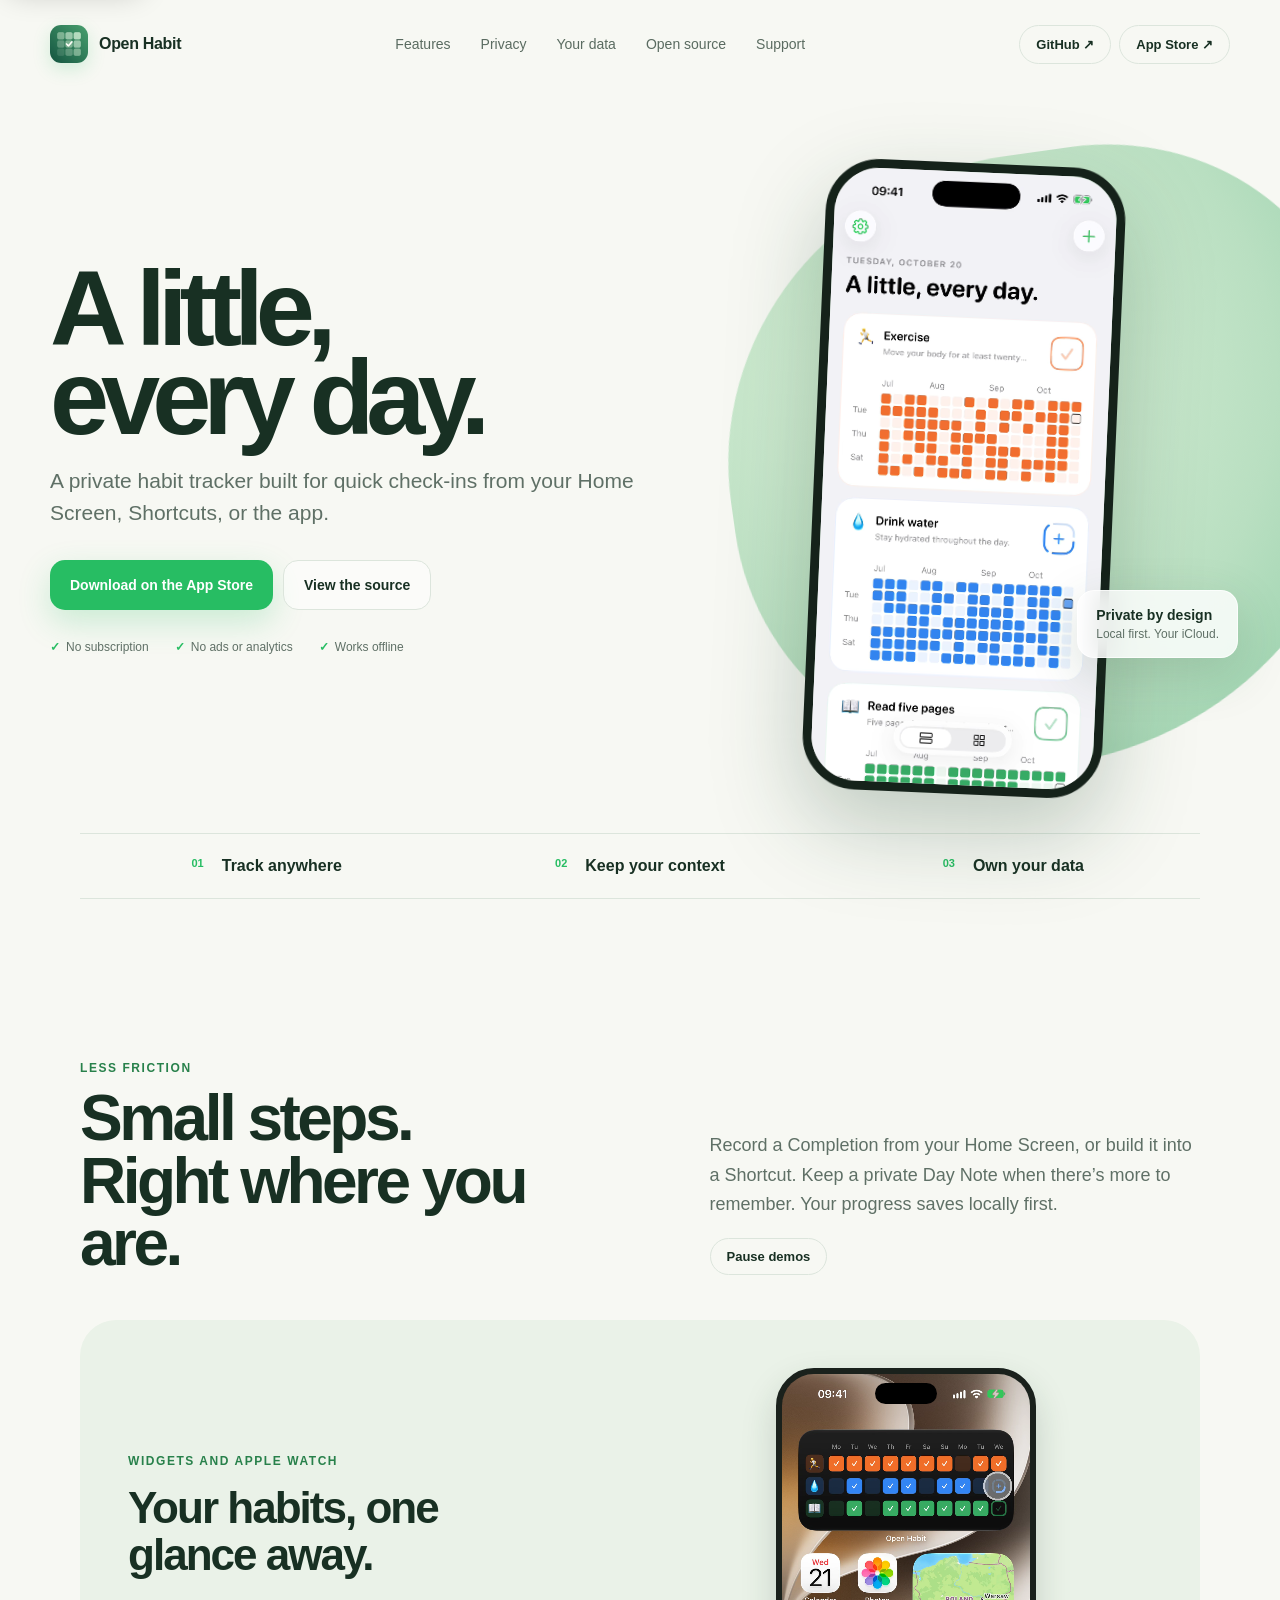
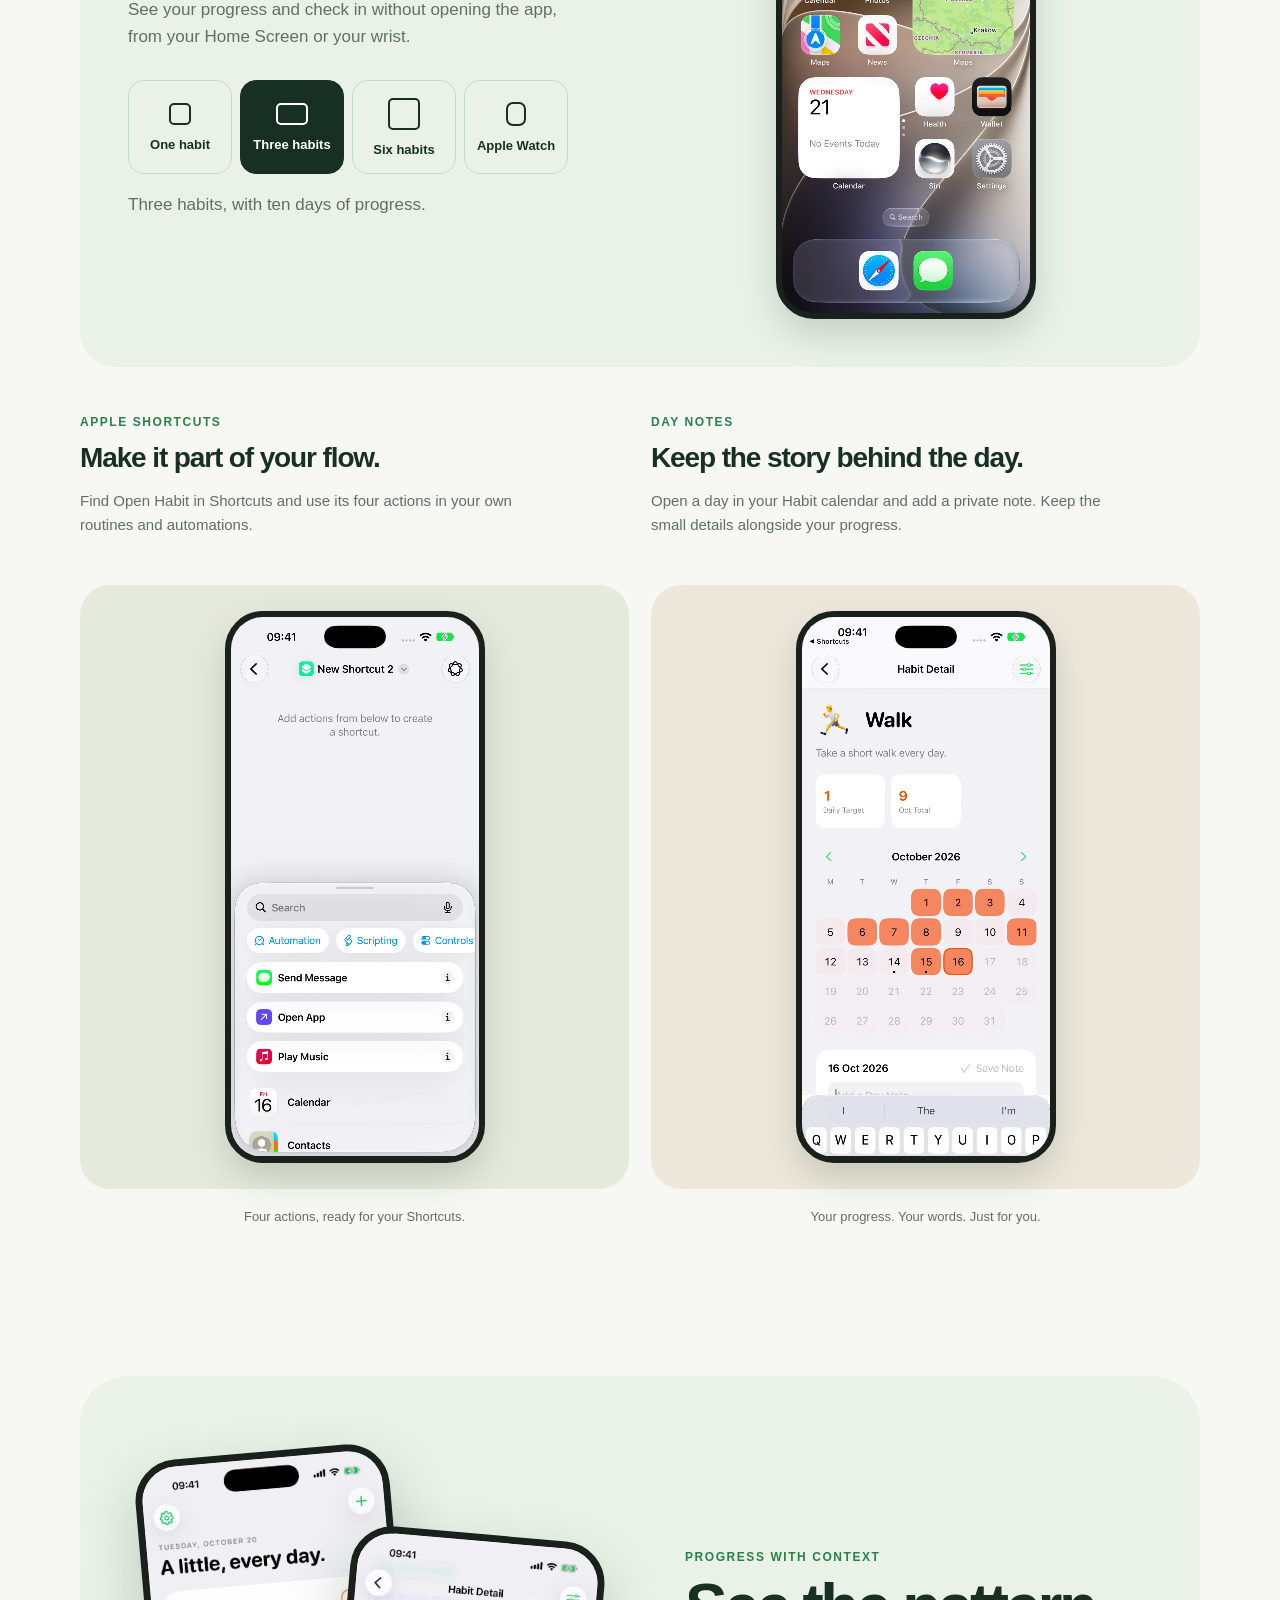
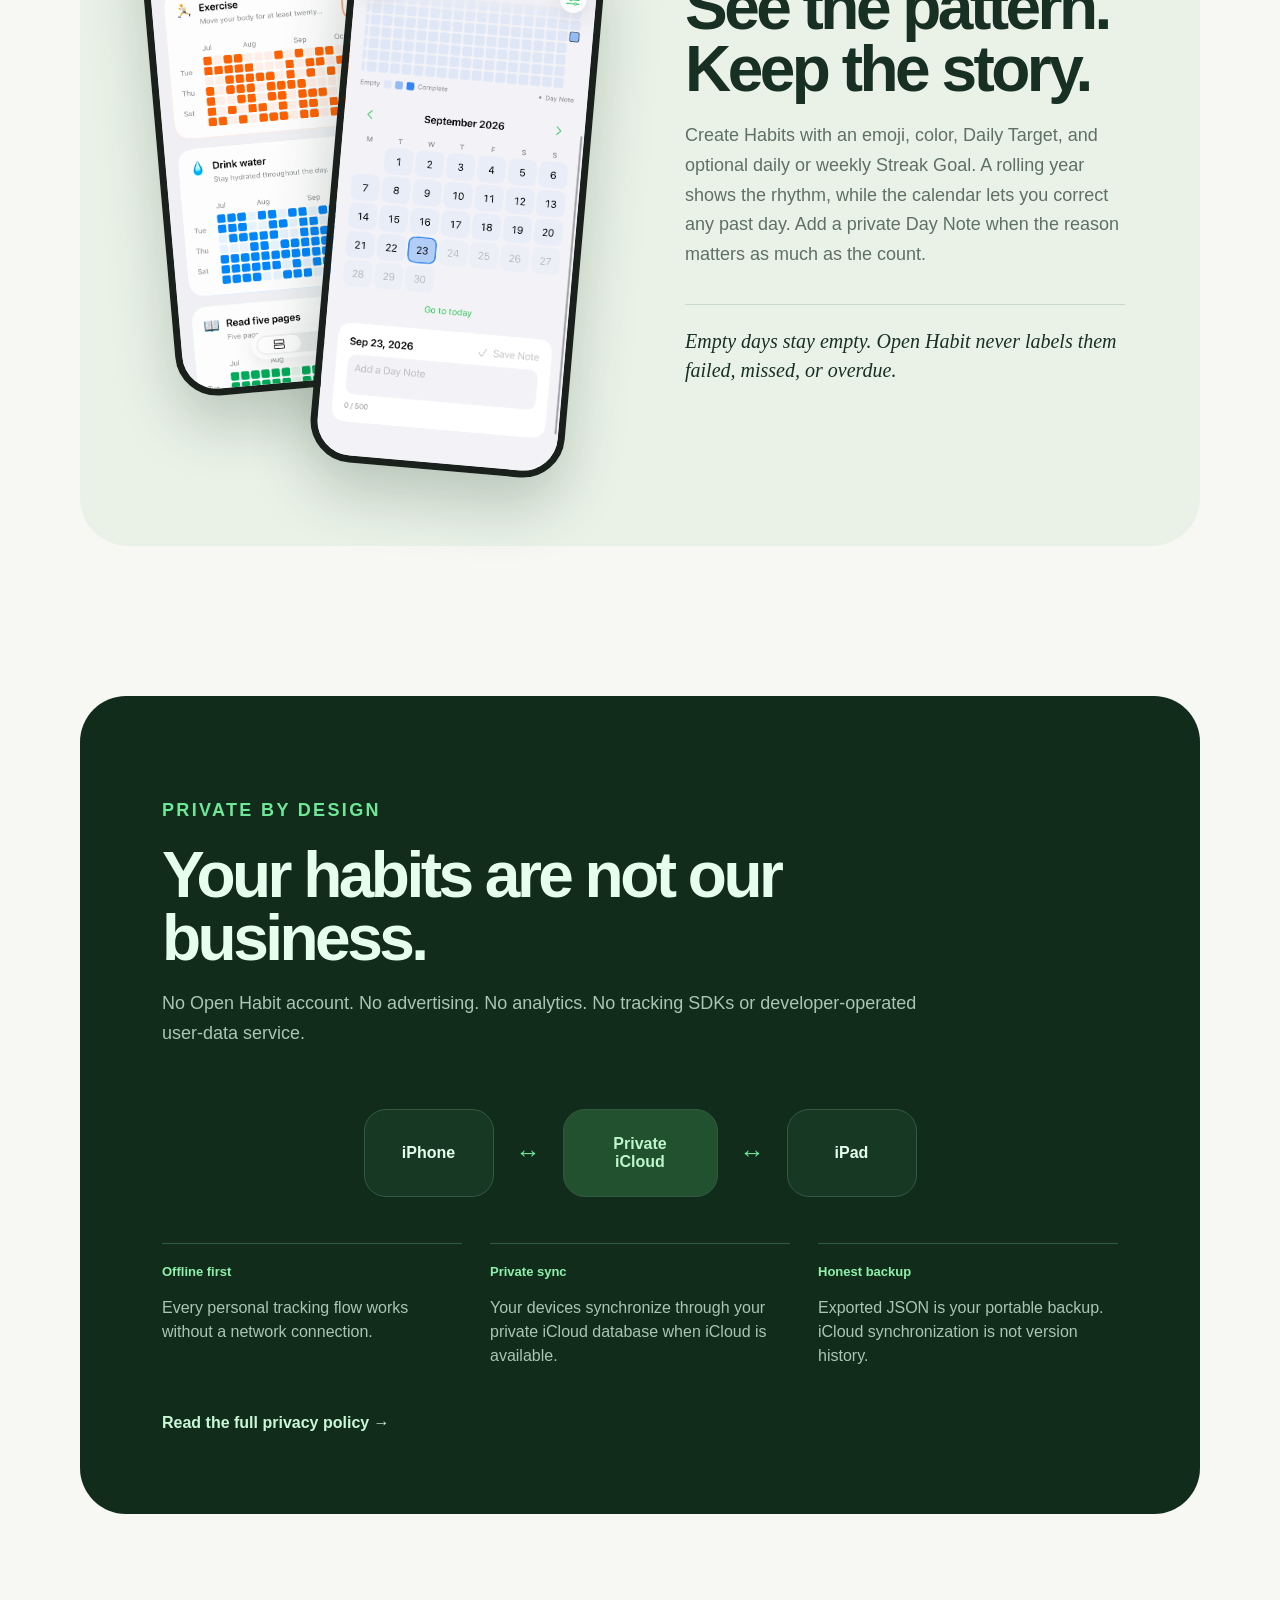
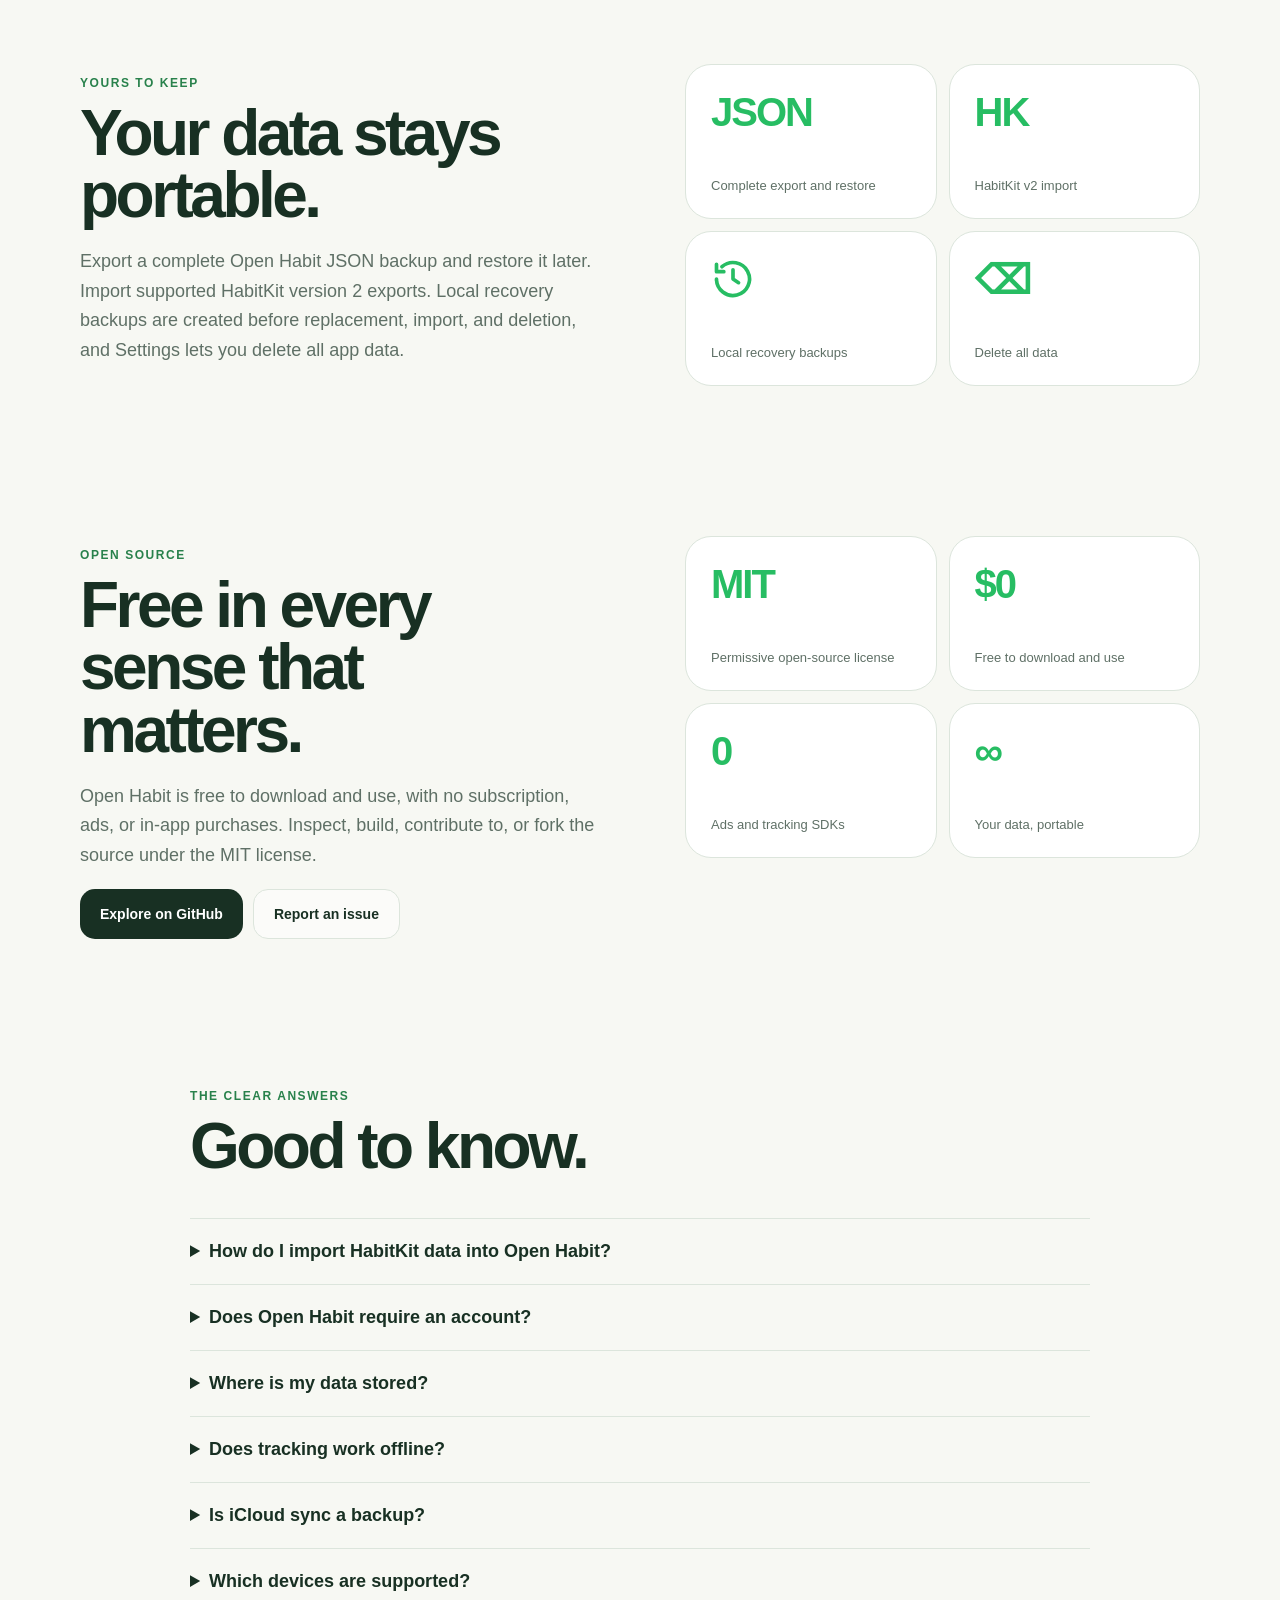
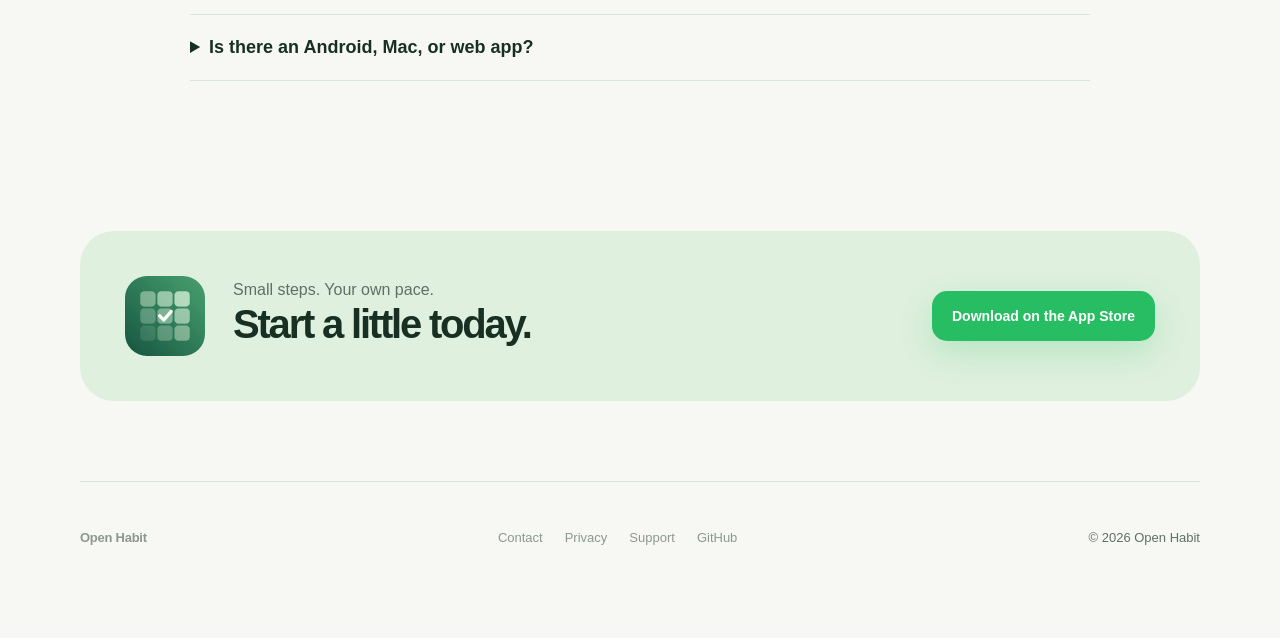
==== commit 00f152f2: "Use a clock-with-arrow icon for local recovery backups" ====
--- a/site/index.html
+++ b/site/index.html
@@ -138,7 +138,7 @@
 
     <section class="open-source" id="data">
       <div class="source-copy reveal"><p class="kicker">Yours to keep</p><h2>Your data stays portable.</h2><p>Export a complete Open Habit JSON backup and restore it later. Import supported HabitKit version 2 exports. Local recovery backups are created before replacement, import, and deletion, and Settings lets you delete all app data.</p></div>
-      <div class="source-grid reveal"><div><b>JSON</b><span>Complete export and restore</span></div><div><b>HK</b><span>HabitKit v2 import</span></div><div><b>↶</b><span>Local recovery backups</span></div><div><b>⌫</b><span>Delete all data</span></div></div>
+      <div class="source-grid reveal"><div><b>JSON</b><span>Complete export and restore</span></div><div><b>HK</b><span>HabitKit v2 import</span></div><div><b><svg width="44" height="44" viewBox="0 0 24 24" fill="none" stroke="currentColor" stroke-width="2" stroke-linecap="round" stroke-linejoin="round" aria-hidden="true"><path d="M3 12a9 9 0 1 0 3-6.7"/><path d="M3 4v4h4"/><path d="M12 7v5l3 2"/></svg></b><span>Local recovery backups</span></div><div><b>⌫</b><span>Delete all data</span></div></div>
     </section>
 
     <section class="open-source" id="open-source">
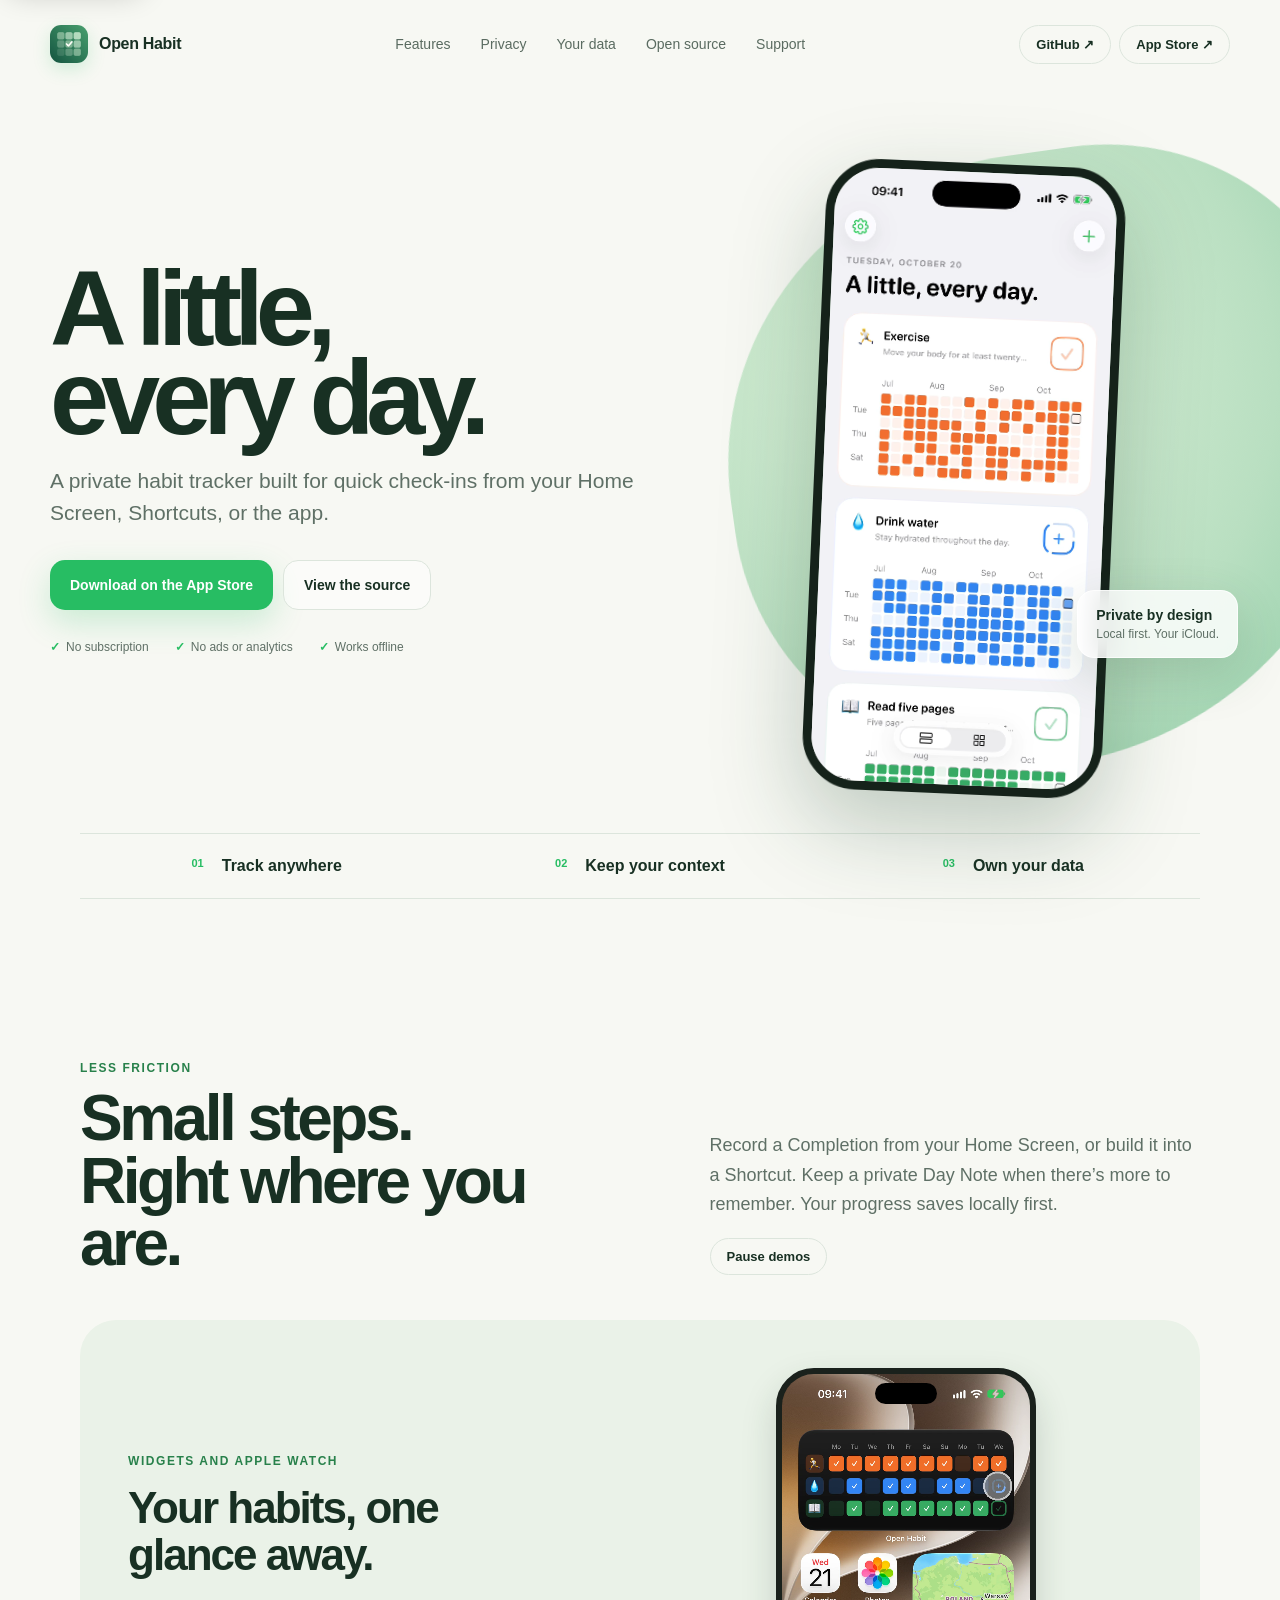
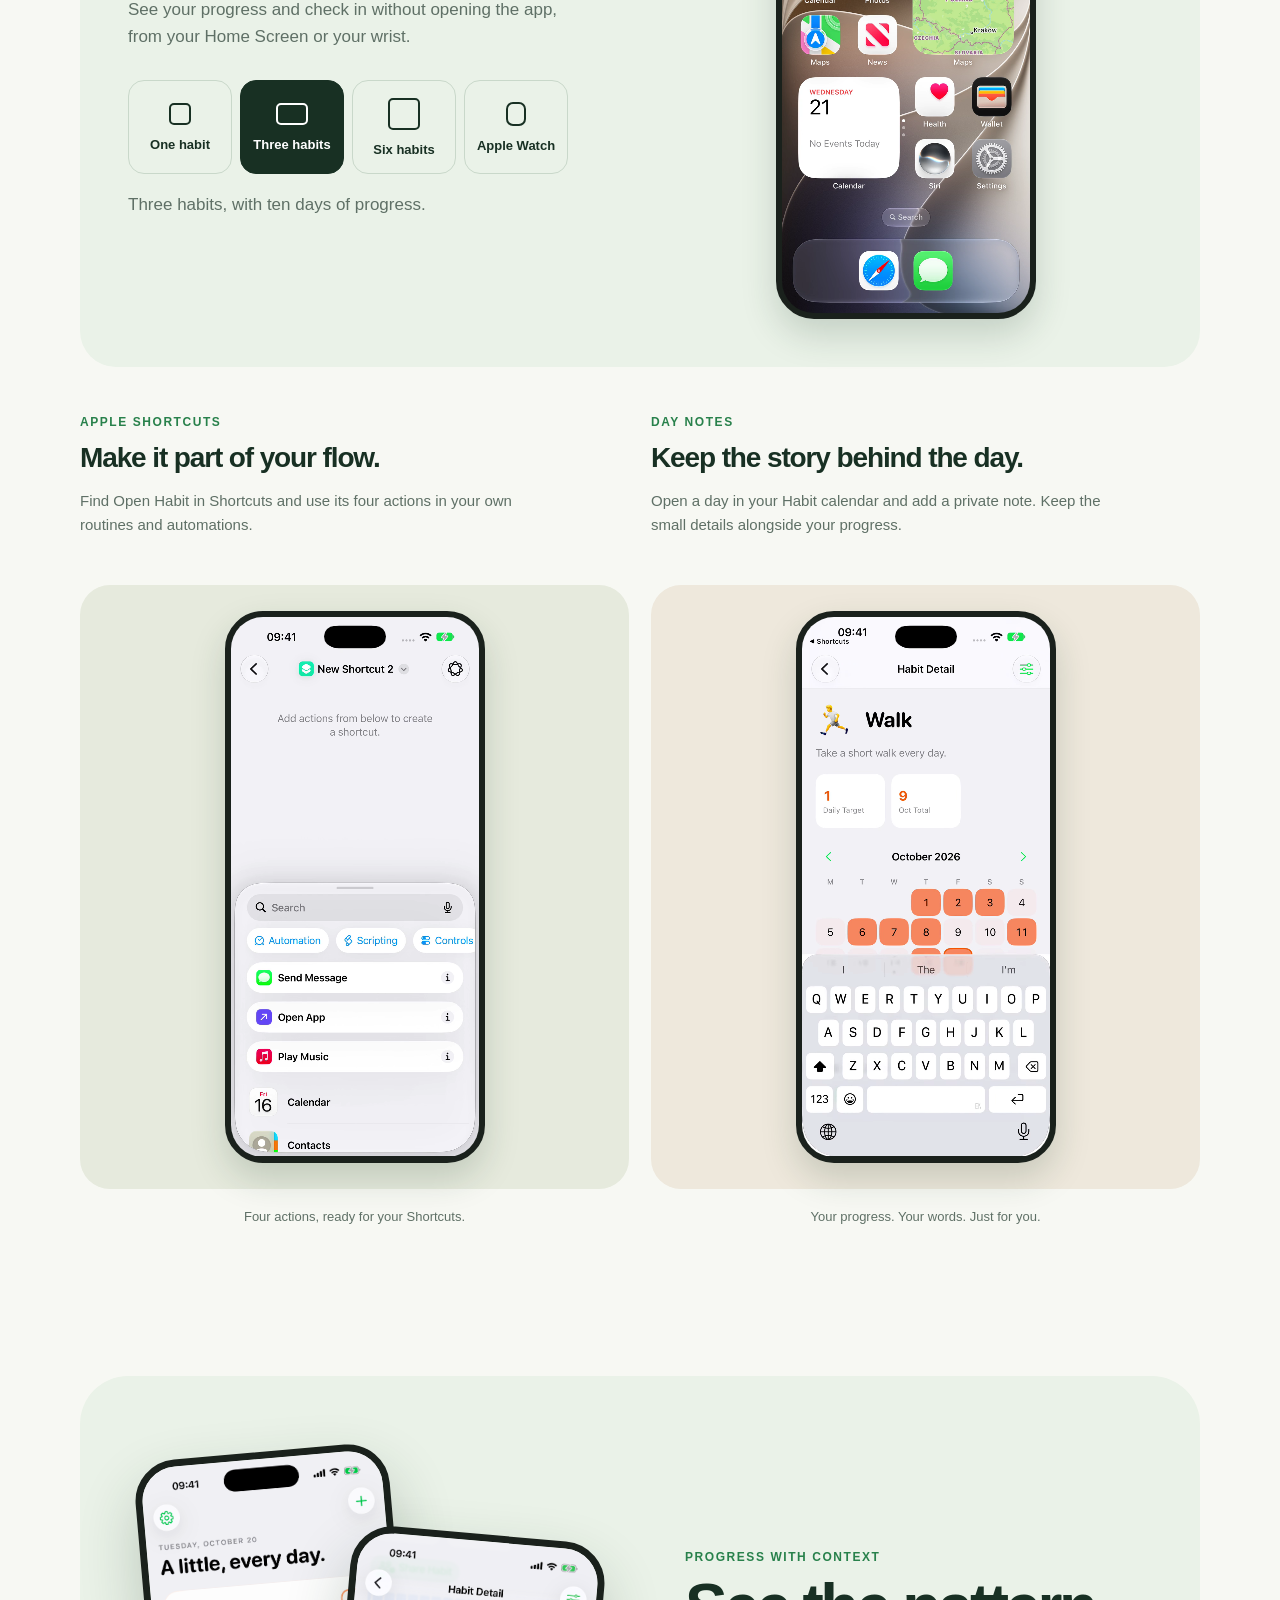
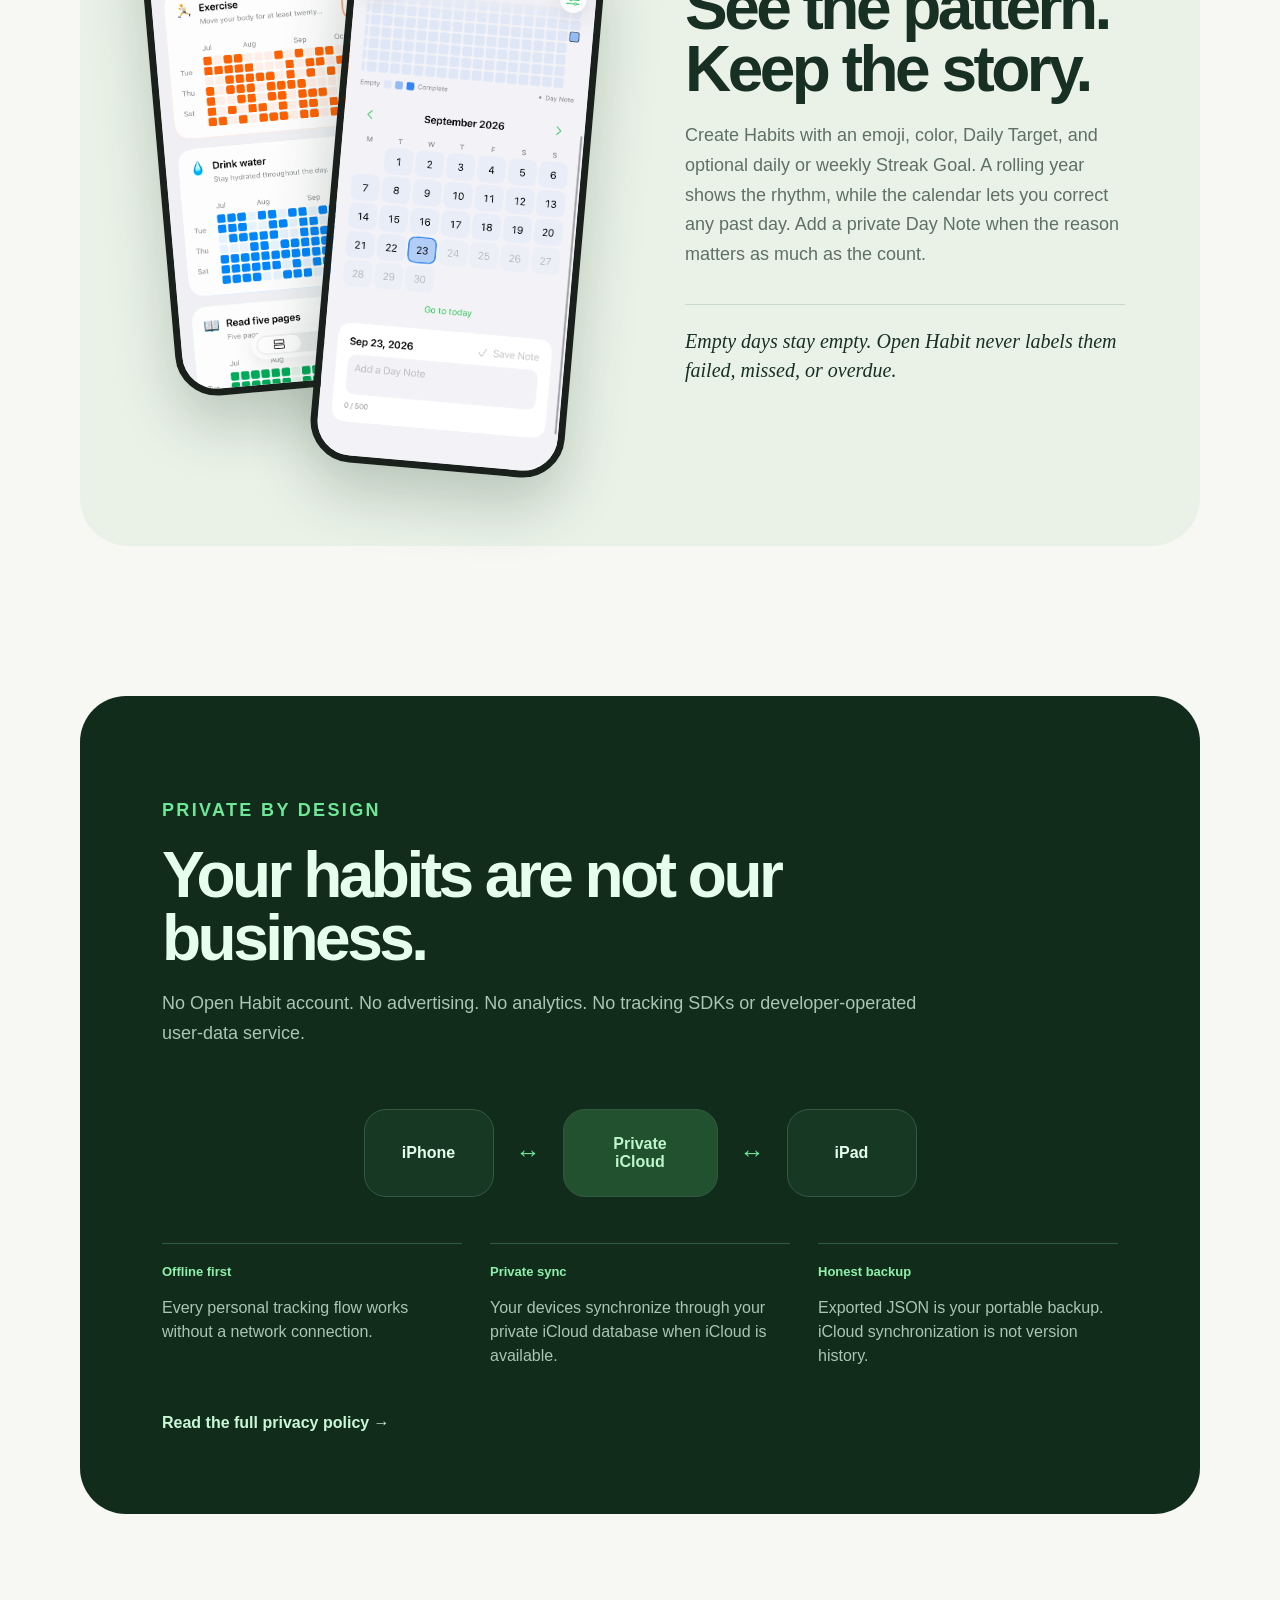
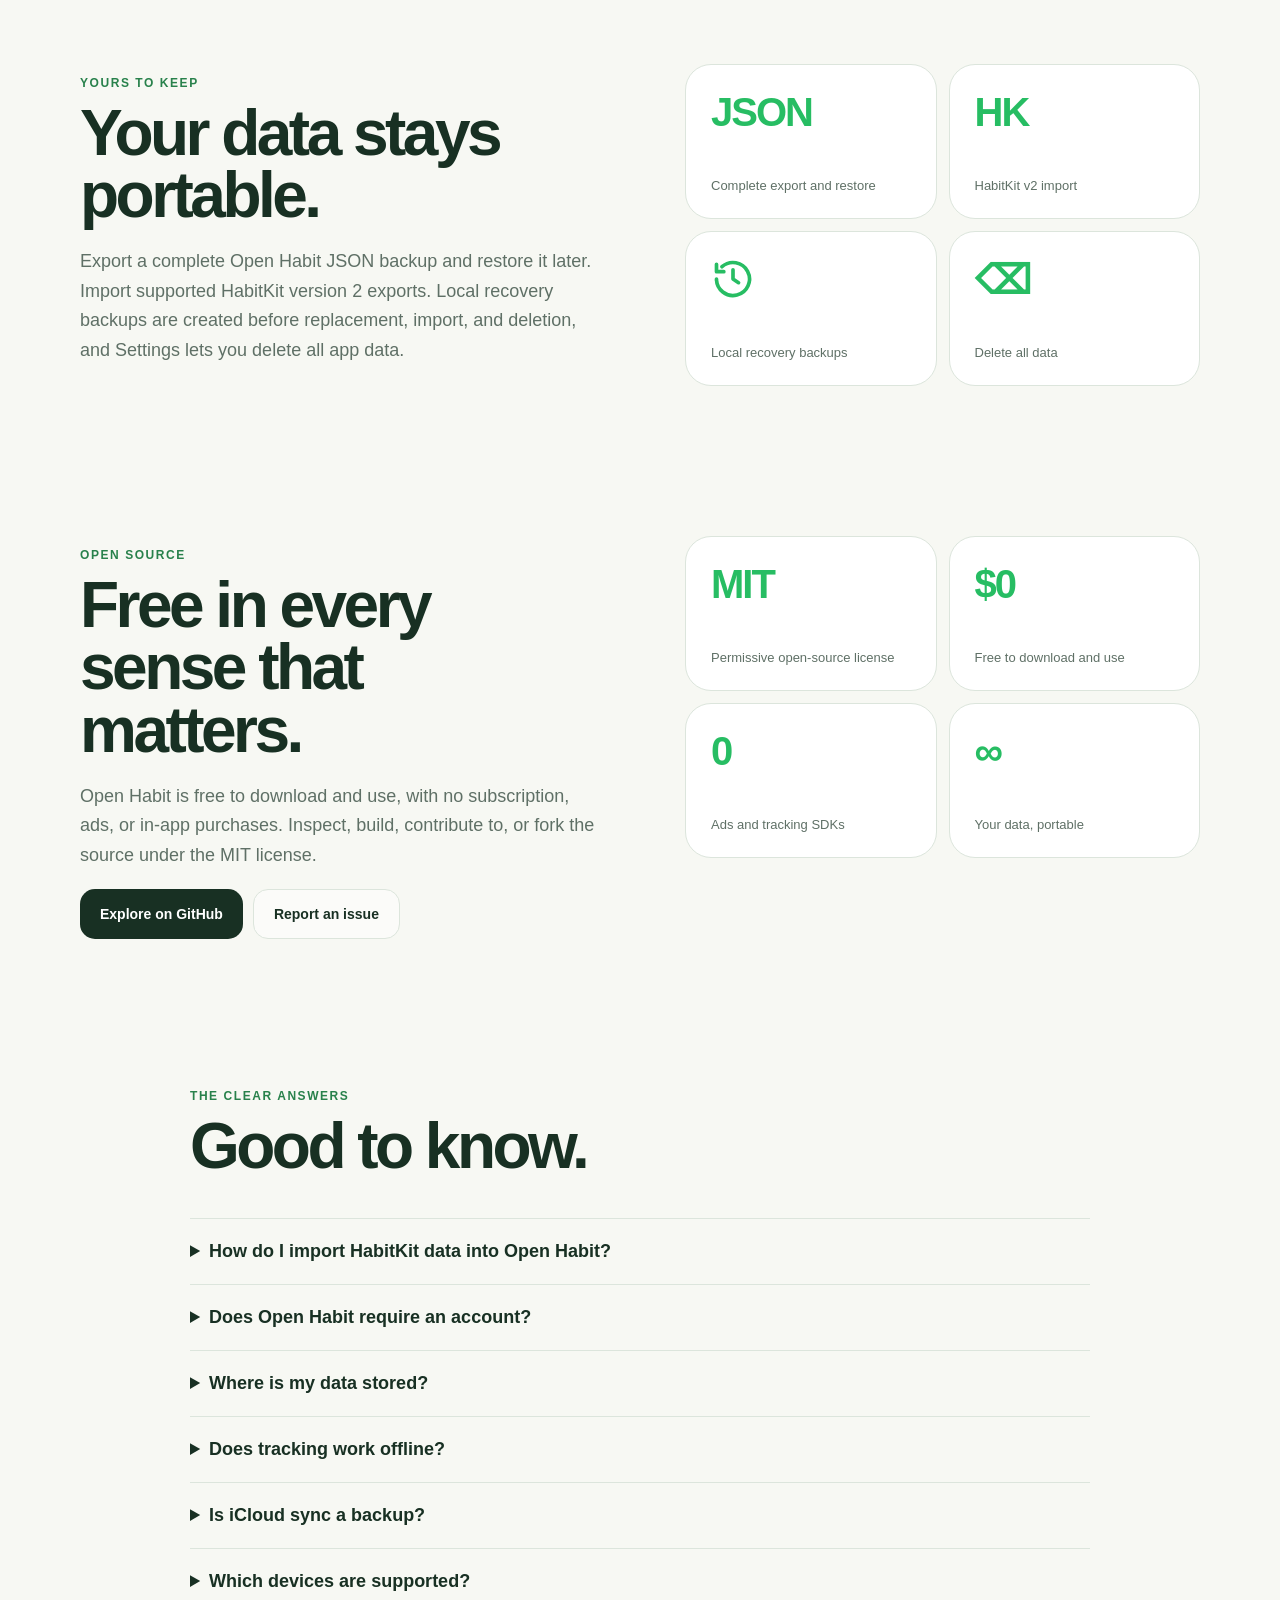
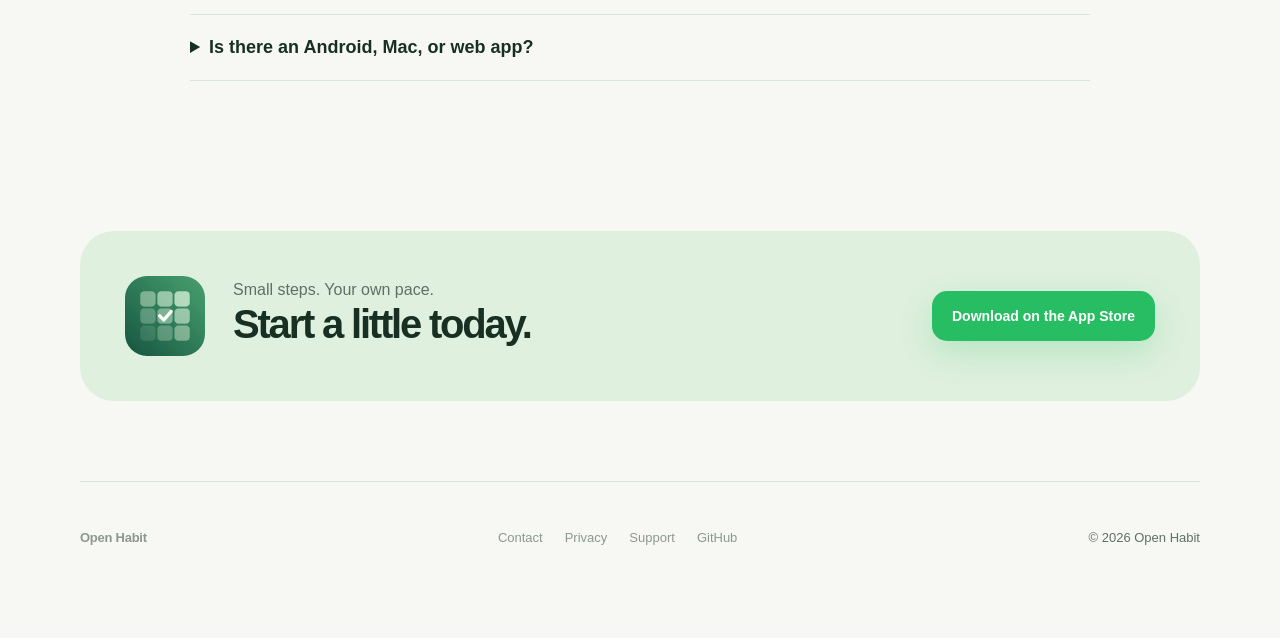
==== commit d4579450: "Smooth the Apple Watch demo and remove the hero's closing frames The Watch demo faded to black at bo" ====
--- a/site/index.html
+++ b/site/index.html
@@ -83,8 +83,8 @@
       <div class="hero-visual reveal">
         <div class="soft-orb"></div>
         <video autoplay muted loop playsinline poster="assets/iphone-overview-light.png?v=segmented-control-1" aria-label="Recording progress for a Habit in Open Habit">
-          <source src="assets/completion-interaction.webm?v=segmented-control-1" type="video/webm">
-          <source src="assets/completion-interaction.mp4?v=segmented-control-1" type="video/mp4">
+          <source src="assets/completion-interaction.webm?v=segmented-control-2" type="video/webm">
+          <source src="assets/completion-interaction.mp4?v=segmented-control-2" type="video/mp4">
         </video>
         <div class="float-note"><b>Private by design</b><span>Local first. Your iCloud.</span></div>
       </div>
@@ -111,7 +111,7 @@
             </div>
             <p class="widget-description" aria-live="polite">Three habits, with ten days of progress.</p>
           </div>
-          <figure><div class="demo-stage"><div class="demo-device"><video id="widget-preview" class="demo-screen" poster="assets/widget-three-demo.png?v=3" width="780" height="1696" autoplay muted loop playsinline preload="metadata" aria-label="An iPhone Home Screen with a three-habit widget. Taps update each habit in order."><source src="assets/widget-three-demo.webm?v=3" type="video/webm"><source src="assets/widget-three-demo.mp4?v=3" type="video/mp4"><a href="assets/widget-three-demo.mp4?v=3">Watch the widget demo</a></video></div><div class="watch-device" hidden><video id="watch-preview" class="demo-screen watch-screen" poster="assets/watch-demo.png?v=1" width="416" height="496" muted loop playsinline preload="none" aria-label="Open Habit on Apple Watch. Three taps complete Drink water, a swipe moves to Read five pages, and the Habit list shows today’s progress."><source src="assets/watch-demo.webm?v=1" type="video/webm"><source src="assets/watch-demo.mp4?v=1" type="video/mp4"><a href="assets/watch-demo.mp4?v=1">Watch the Apple Watch demo</a></video></div></div></figure>
+          <figure><div class="demo-stage"><div class="demo-device"><video id="widget-preview" class="demo-screen" poster="assets/widget-three-demo.png?v=3" width="780" height="1696" autoplay muted loop playsinline preload="metadata" aria-label="An iPhone Home Screen with a three-habit widget. Taps update each habit in order."><source src="assets/widget-three-demo.webm?v=3" type="video/webm"><source src="assets/widget-three-demo.mp4?v=3" type="video/mp4"><a href="assets/widget-three-demo.mp4?v=3">Watch the widget demo</a></video></div><div class="watch-device" hidden><video id="watch-preview" class="demo-screen watch-screen" poster="assets/watch-demo.png?v=2" width="416" height="496" muted loop playsinline preload="none" aria-label="Open Habit on Apple Watch. Three taps complete Drink water, a swipe moves to Read five pages, and the Habit list shows today’s progress."><source src="assets/watch-demo.webm?v=2" type="video/webm"><source src="assets/watch-demo.mp4?v=2" type="video/mp4"><a href="assets/watch-demo.mp4?v=2">Watch the Apple Watch demo</a></video></div></div></figure>
         </article>
         <article class="feature-demo reveal">
           <div class="feature-copy"><p class="kicker">Apple Shortcuts</p><h3>Make it part of your flow.</h3><p>Find Open Habit in Shortcuts and use its four actions in your own routines and automations.</p></div>
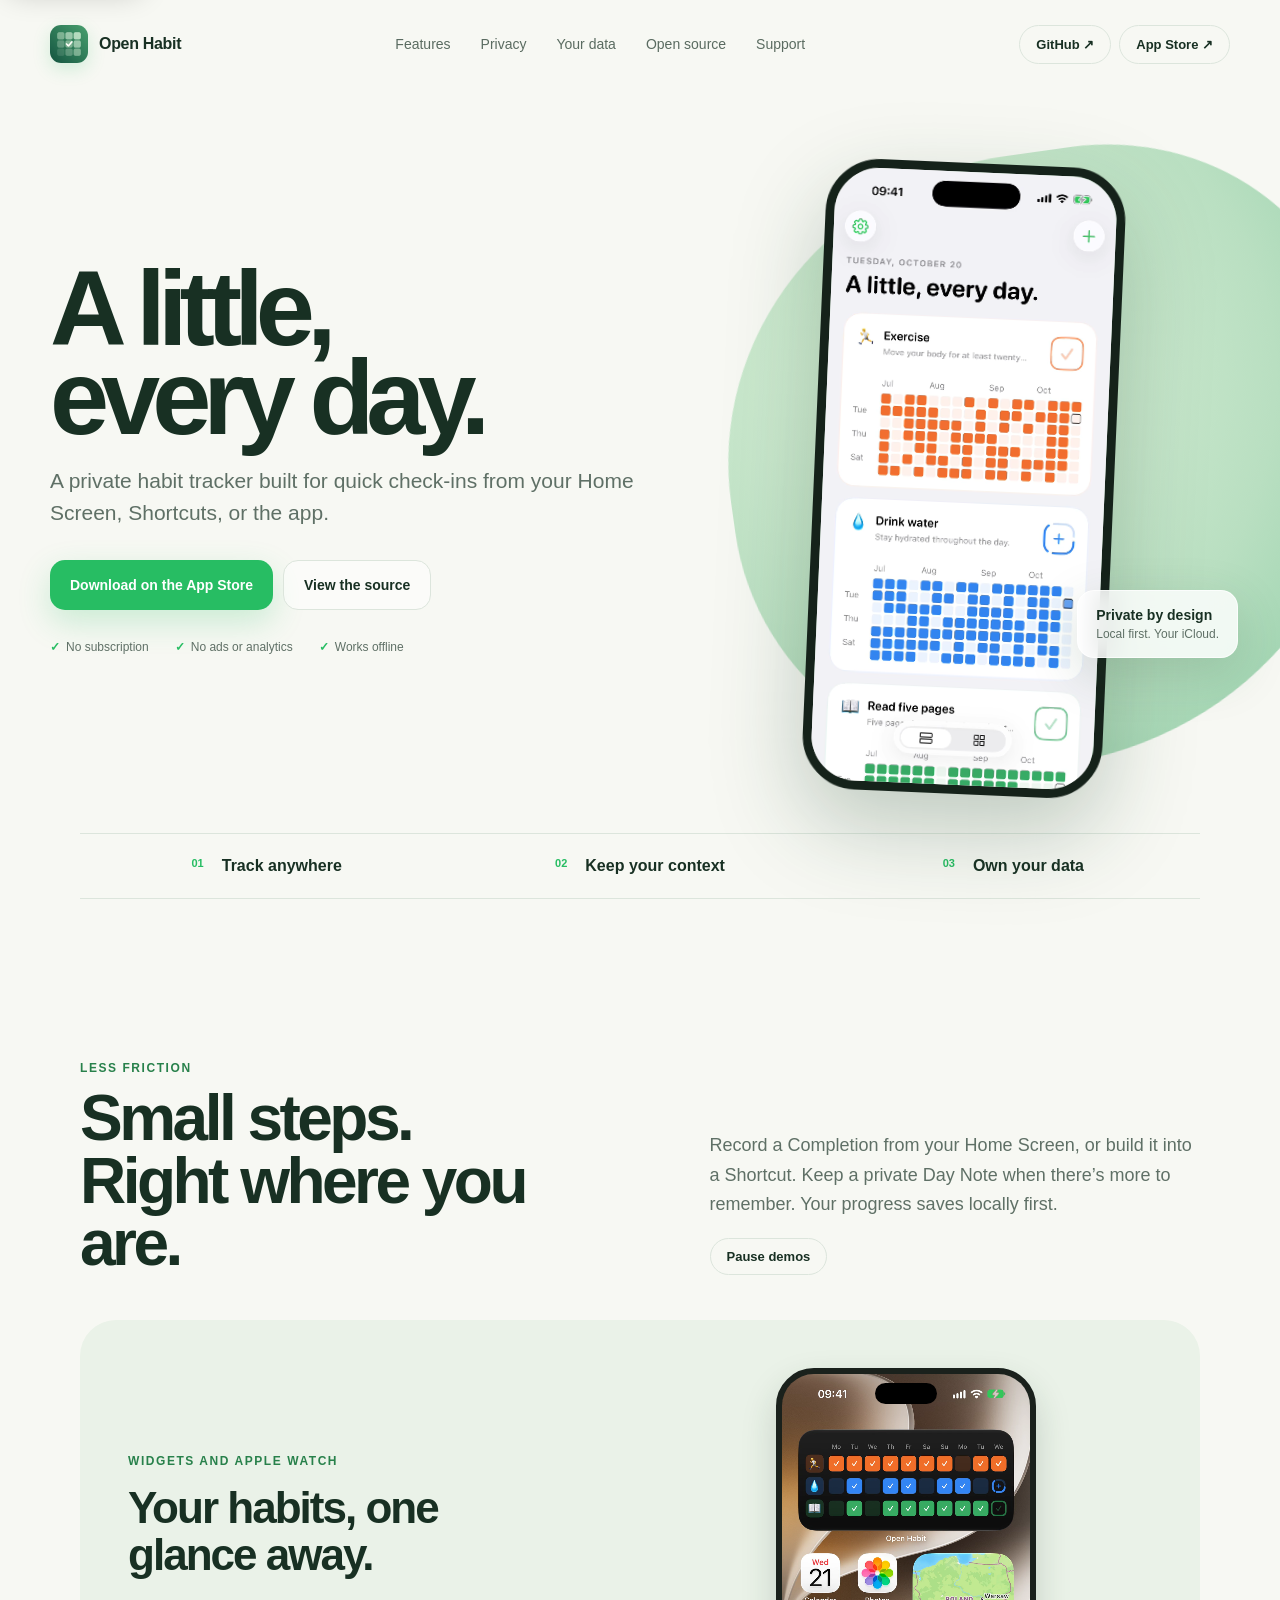
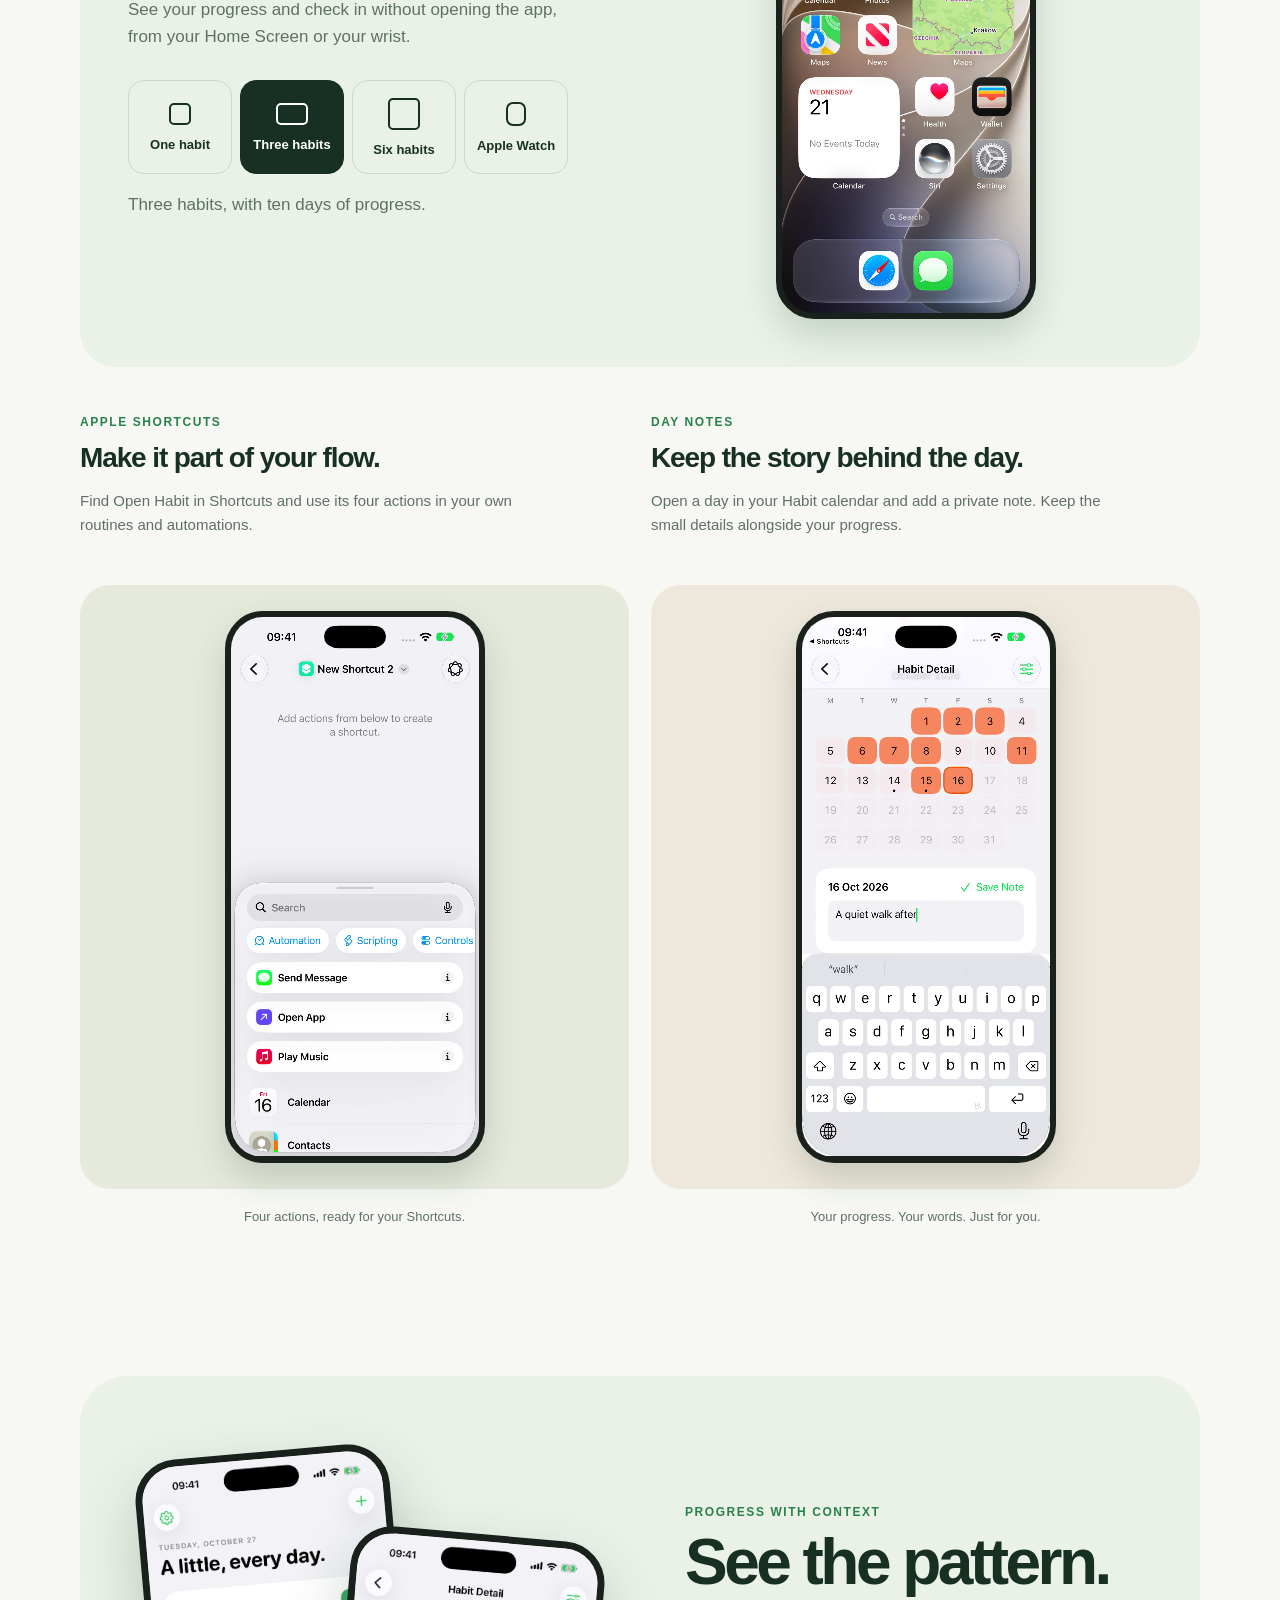
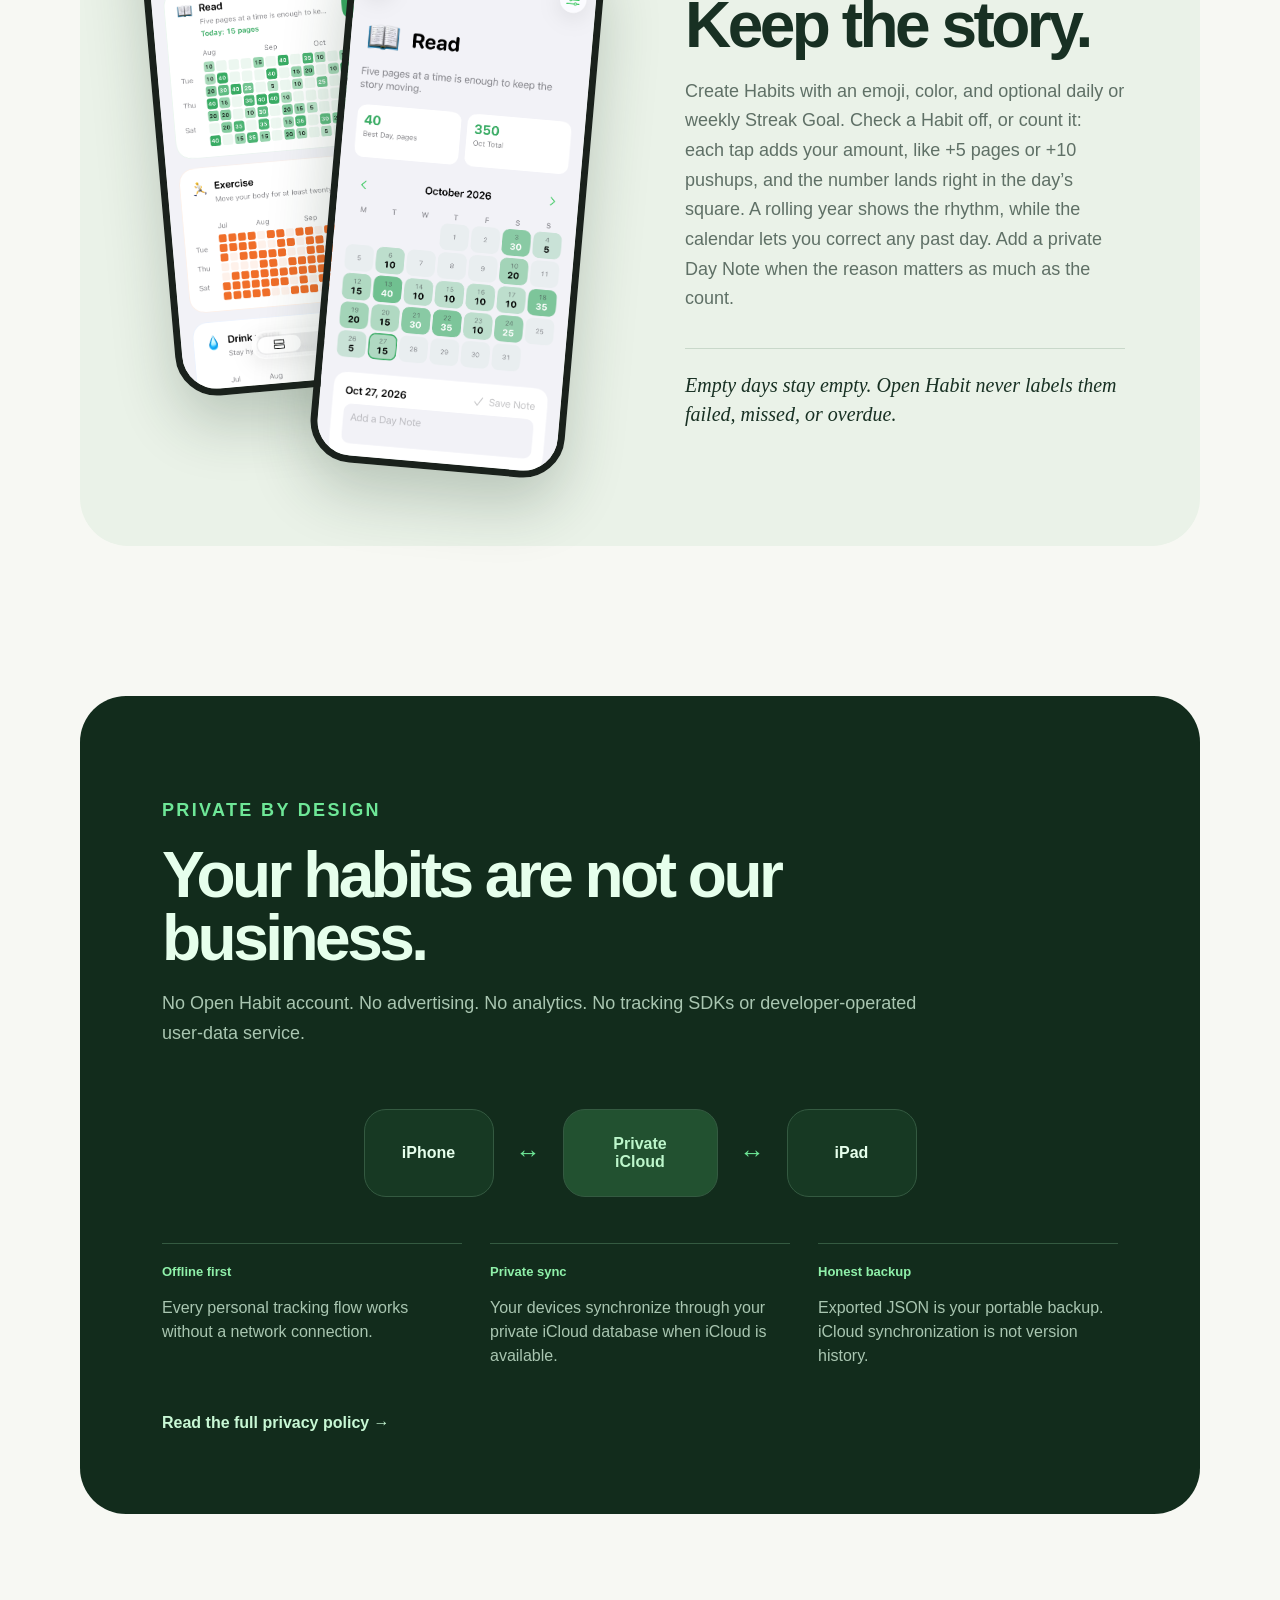
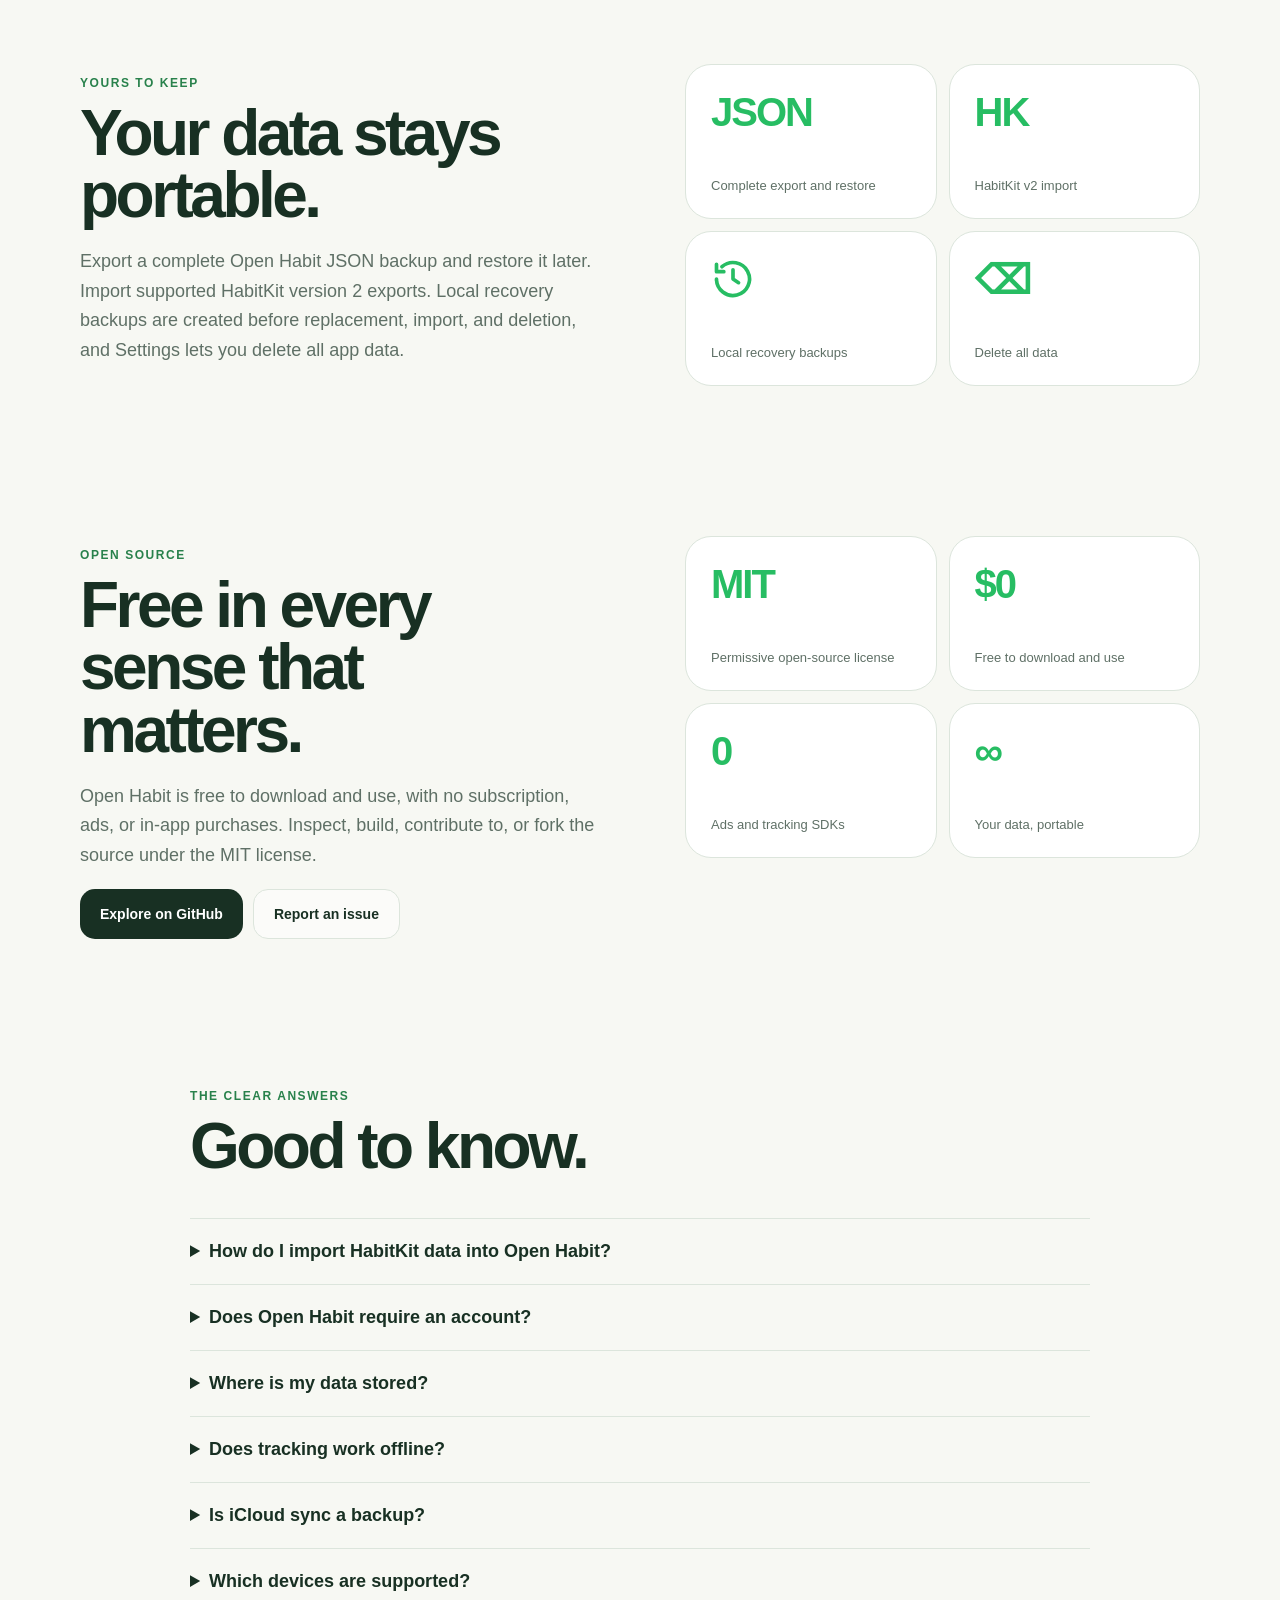
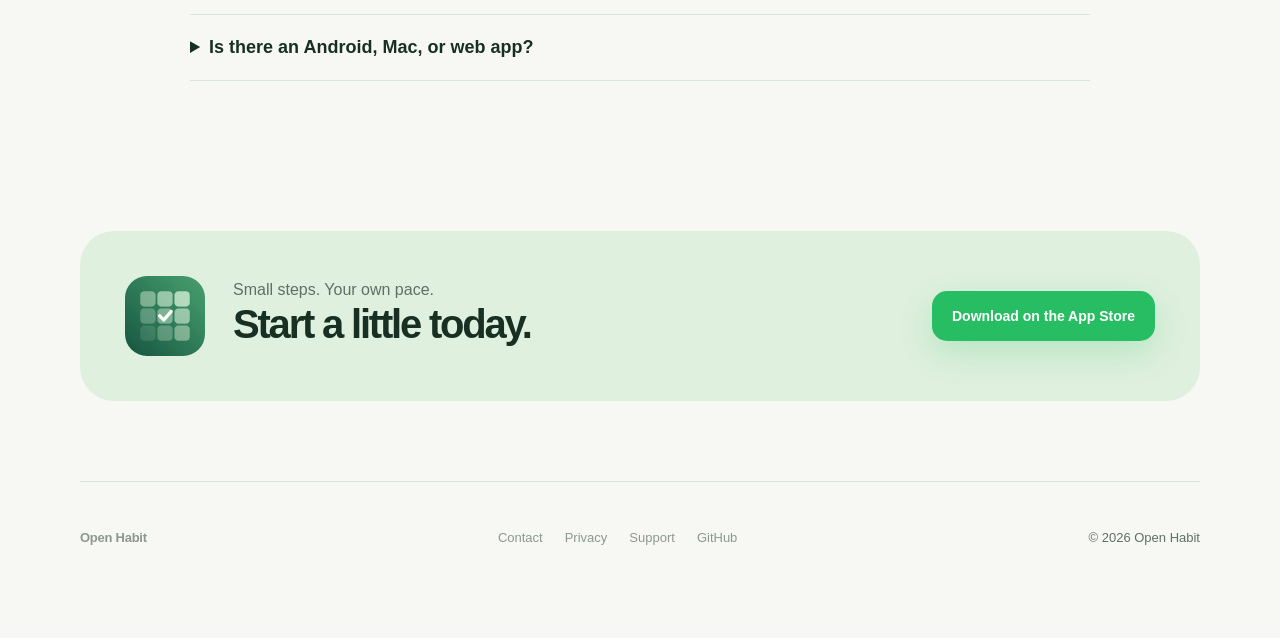
==== commit c1db8351: "Show Counter Habits on the website with Read at +5 pages Co-Authored-By: Claude Opus 5.5 <noreply@an" ====
--- a/site/index.html
+++ b/site/index.html
@@ -125,8 +125,8 @@
     </section>
 
     <section class="history-section">
-      <div class="phone-pair reveal"><img class="phone back" src="assets/iphone-overview-light.png?v=segmented-control-1" alt="Open Habit overview"><img class="phone front" src="assets/iphone-calendar-note-light.png" alt="Habit calendar and private Day Note"></div>
-      <div class="section-copy reveal"><p class="kicker">Progress with context</p><h2>See the pattern. Keep the story.</h2><p>Create Habits with an emoji, color, Daily Target, and optional daily or weekly Streak Goal. A rolling year shows the rhythm, while the calendar lets you correct any past day. Add a private Day Note when the reason matters as much as the count.</p><blockquote>Empty days stay empty. Open Habit never labels them failed, missed, or overdue.</blockquote></div>
+      <div class="phone-pair reveal"><img class="phone back" src="assets/iphone-overview-counter-light.png?v=1" alt="Open Habit overview where the Read Habit adds five pages per tap and each day’s square shows the pages read"><img class="phone front" src="assets/iphone-read-calendar-light.png?v=1" alt="Read Habit calendar showing pages read on each day, with the best day and the month total"></div>
+      <div class="section-copy reveal"><p class="kicker">Progress with context</p><h2>See the pattern. Keep the story.</h2><p>Create Habits with an emoji, color, and optional daily or weekly Streak Goal. Check a Habit off, or count it: each tap adds your amount, like +5 pages or +10 pushups, and the number lands right in the day’s square. A rolling year shows the rhythm, while the calendar lets you correct any past day. Add a private Day Note when the reason matters as much as the count.</p><blockquote>Empty days stay empty. Open Habit never labels them failed, missed, or overdue.</blockquote></div>
     </section>
 
     <section class="privacy" id="privacy">
